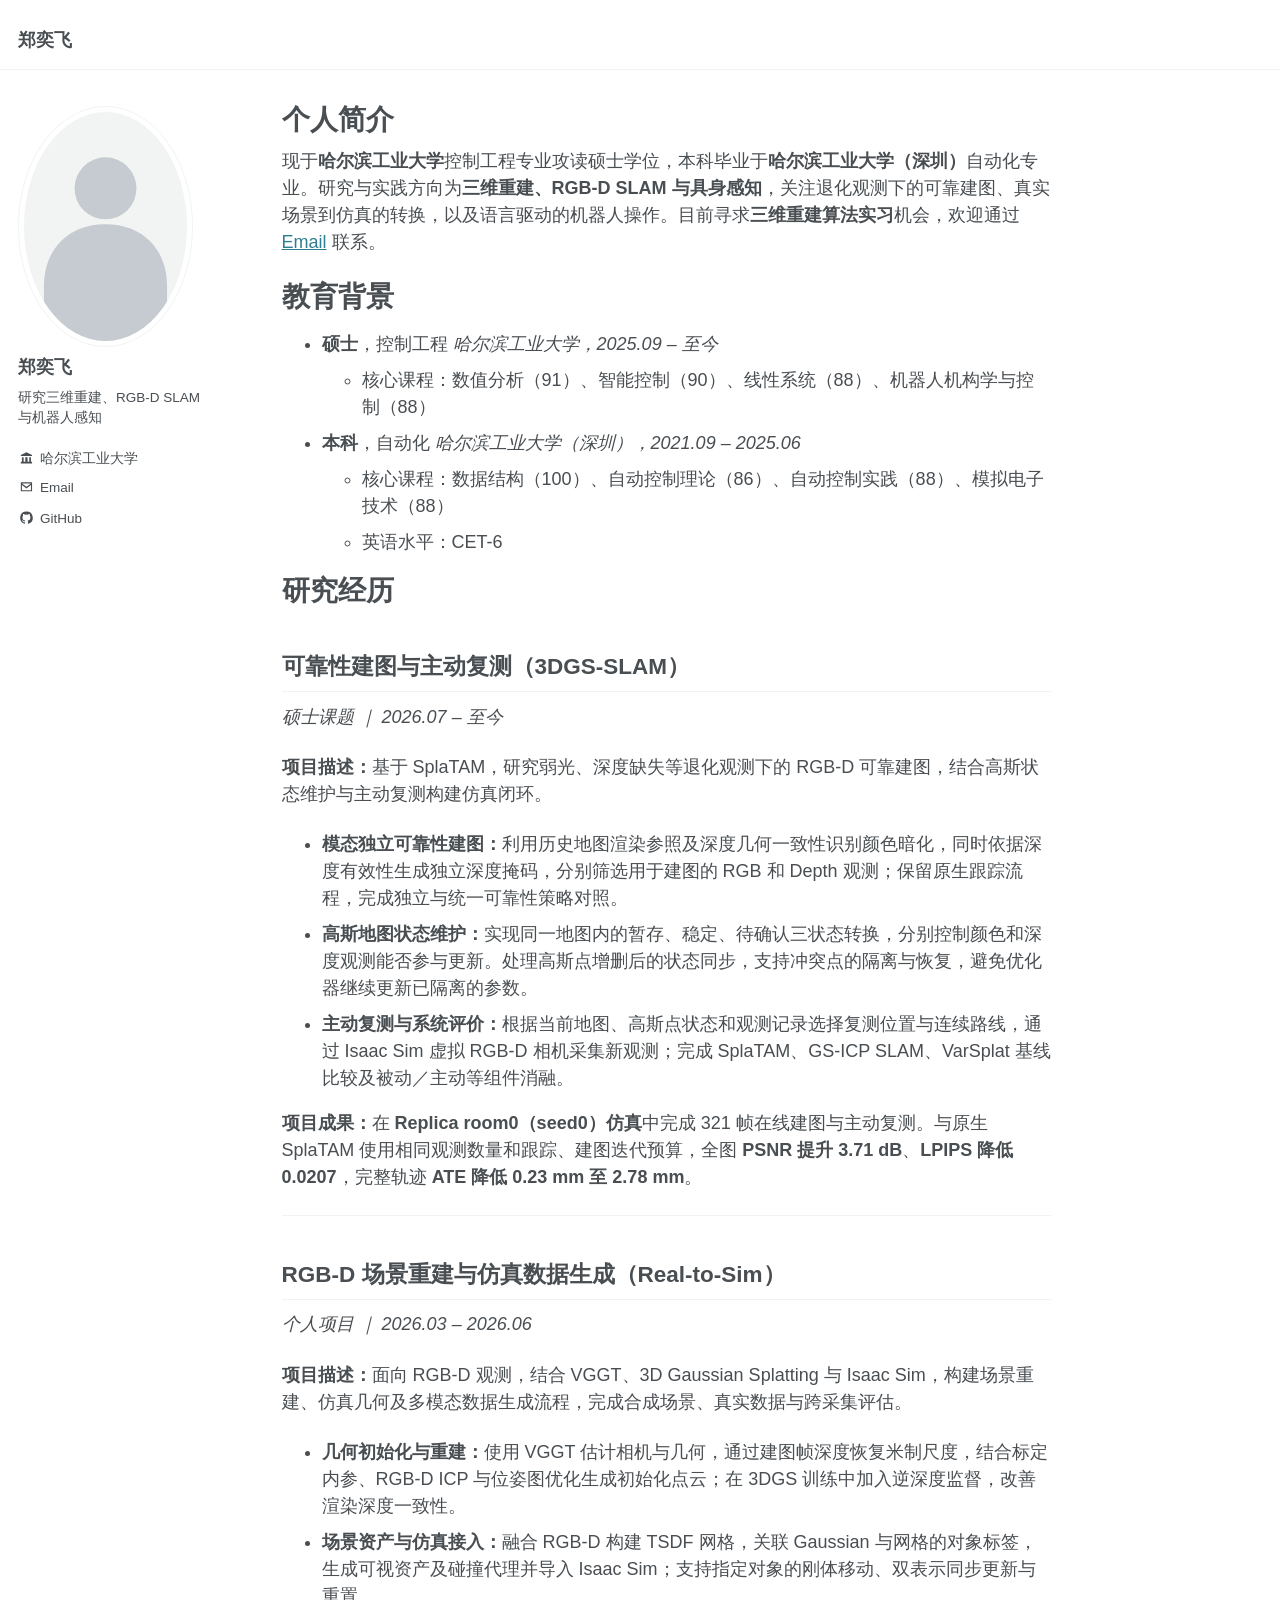
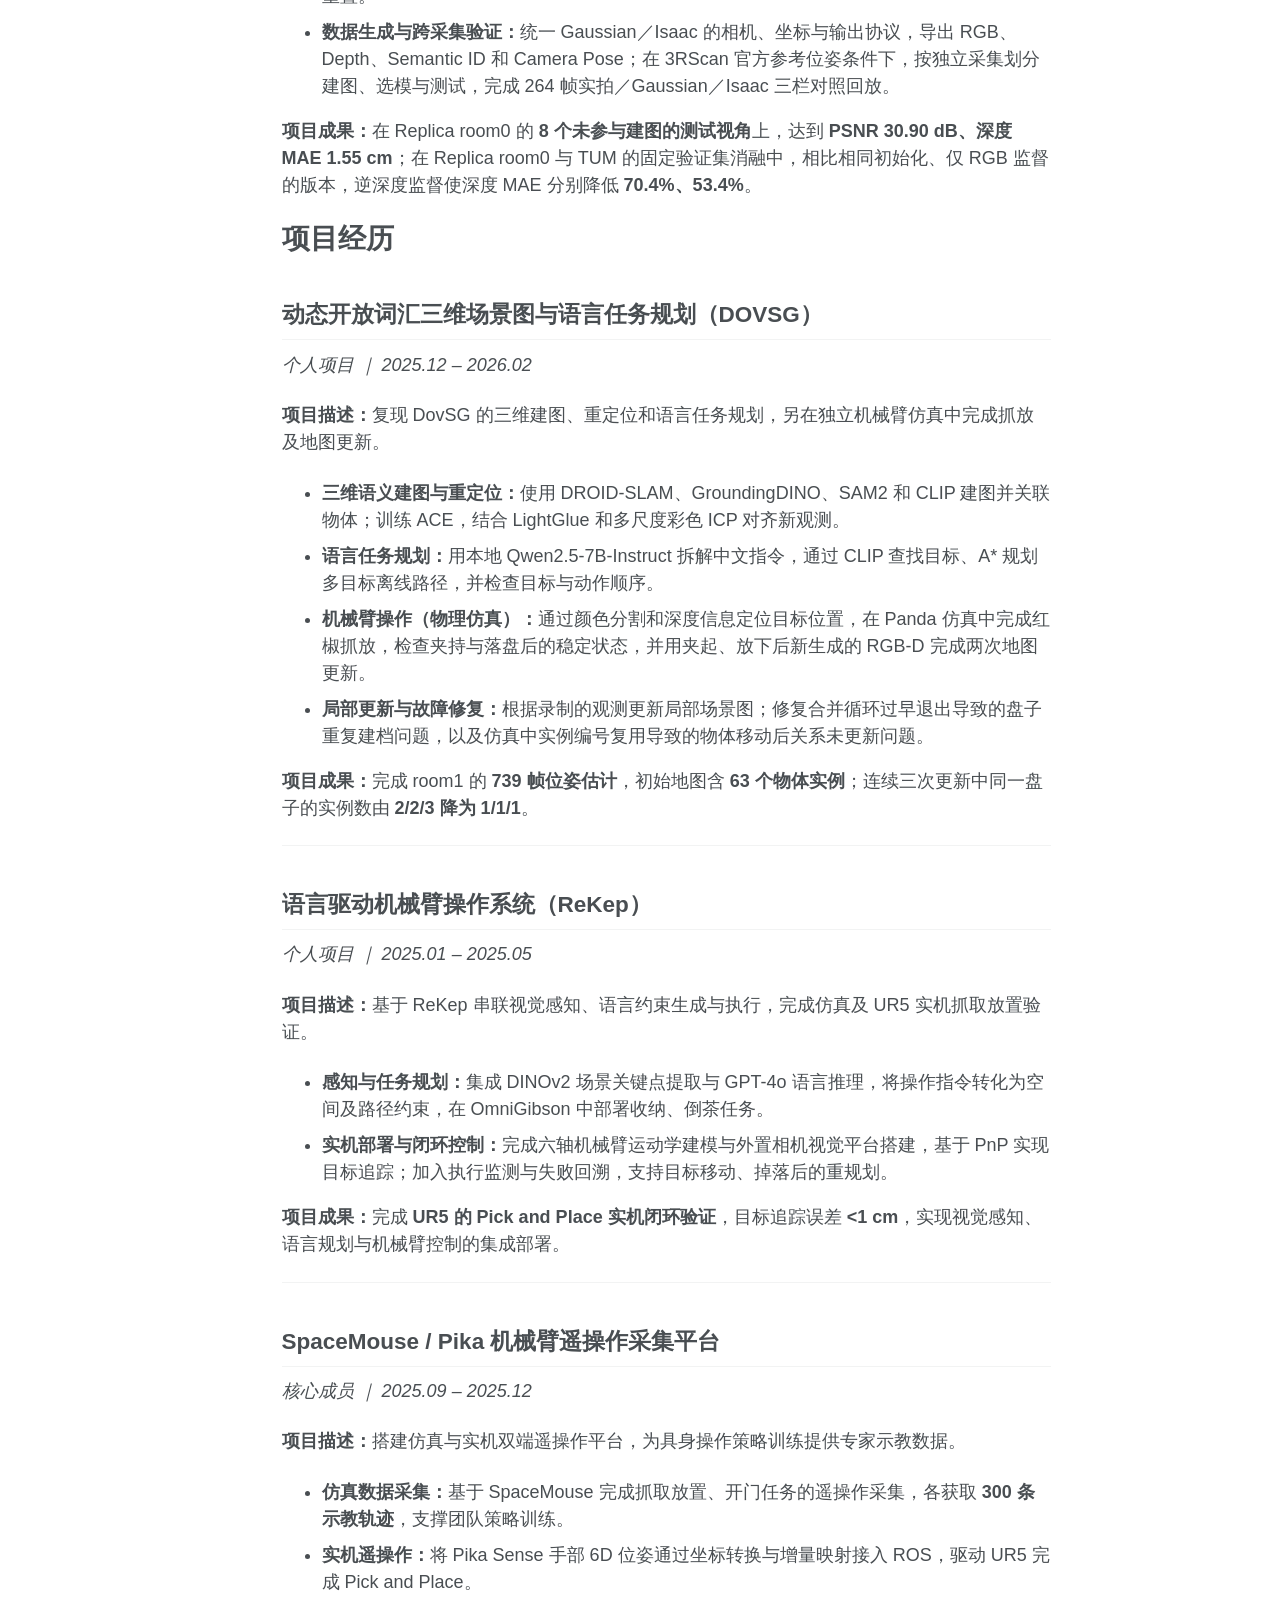
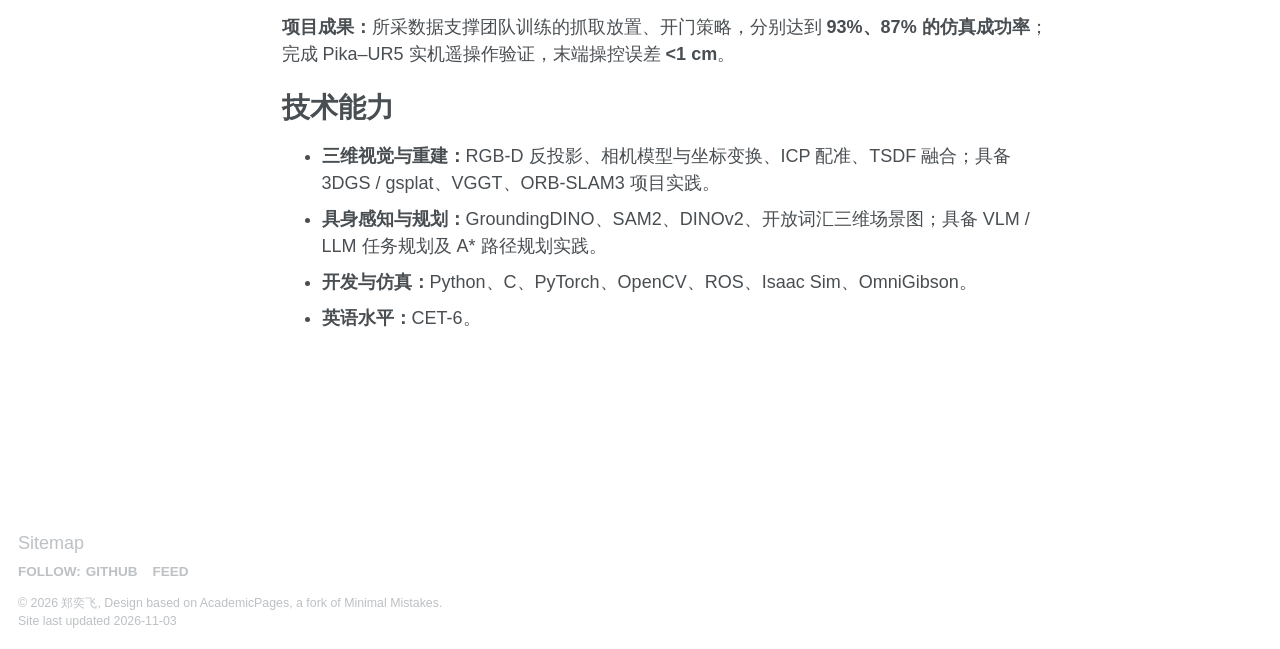
==== index.html @ c13d9e2d "Match reference AcademicPages layout with Yifei Zheng resume content" ====
<!doctype html>
<html lang="zh-CN" class="no-js">
<head>
  <meta charset="utf-8">
  <meta name="viewport" content="width=device-width, initial-scale=1.0">
  <title>个人简介 - 郑奕飞</title>
  <meta name="description" content="郑奕飞，哈尔滨工业大学控制工程硕士研究生，关注三维重建、RGB-D SLAM、Real-to-Sim 与机器人感知。">
  <link rel="canonical" href="https://hitzyf.github.io/">
  <link rel="icon" type="image/svg+xml" href="assets/favicon.svg">
  <link rel="stylesheet" href="assets/main.css">
  <link rel="stylesheet" href="assets/site.css">
  <link rel="alternate" type="application/atom+xml" title="郑奕飞" href="feed.xml">
  <script>document.documentElement.className='js';</script>
</head>
<body>
<a class="skip-link" href="#main">跳转到主要内容</a>
<div class="masthead"><div class="masthead__inner-wrap"><div class="masthead__menu"><nav id="site-nav" class="greedy-nav" aria-label="网站导航"><ul class="visible-links"><li class="masthead__menu-item masthead__menu-item--lg"><a href="./">郑奕飞</a></li></ul></nav></div></div></div>
<div id="main" role="main">
  <div class="sidebar sticky">
    <div itemscope itemtype="https://schema.org/Person">
      <div class="author__avatar"><img src="assets/avatar.svg" class="author__avatar" alt="郑奕飞的头像占位图" width="400" height="561"></div>
      <div class="author__content"><h3 class="author__name" itemprop="name">郑奕飞</h3><p class="author__bio">研究三维重建、RGB-D SLAM 与机器人感知</p></div>
      <div class="author__urls-wrapper">
        <button class="btn btn--inverse" type="button" aria-expanded="false" aria-controls="author-links">Follow</button>
        <ul class="author__urls social-icons" id="author-links">
          <li class="author__desktop"><svg class="profile-icon" viewBox="0 0 24 24" aria-hidden="true"><path d="M12 2 2 7v2h20V7L12 2ZM4 11v8H2v3h20v-3h-2v-8h-3v8h-3v-8h-4v8H7v-8H4Z"/></svg>哈尔滨工业大学</li>
          <li><a href="mailto:1966534038@qq.com"><svg class="profile-icon" viewBox="0 0 24 24" aria-hidden="true"><path d="M2 4h20v16H2V4Zm2 2 8 6 8-6H4Zm16 12V9l-8 6-8-6v9h16Z"/></svg>Email</a></li>
          <li><a href="https://github.com/HITzyf"><svg class="profile-icon" viewBox="0 0 24 24" aria-hidden="true"><path d="M12 .9A11.1 11.1 0 0 0 8.49 22.55c.55.1.76-.24.76-.53v-2.07c-3.09.67-3.74-1.31-3.74-1.31-.5-1.28-1.24-1.62-1.24-1.62-1.01-.69.08-.68.08-.68 1.12.08 1.7 1.15 1.7 1.15.99 1.7 2.6 1.21 3.23.93.1-.72.39-1.21.71-1.49-2.47-.28-5.07-1.24-5.07-5.49 0-1.21.43-2.2 1.14-2.98-.12-.28-.49-1.41.11-2.94 0 0 .93-.3 3.05 1.14a10.6 10.6 0 0 1 5.56 0c2.12-1.44 3.04-1.14 3.04-1.14.6 1.53.23 2.66.11 2.94.71.78 1.14 1.77 1.14 2.98 0 4.26-2.6 5.2-5.08 5.48.4.35.75 1.03.75 2.07v3.07c0 .3.2.64.77.53A11.1 11.1 0 0 0 12 .9Z"/></svg>GitHub</a></li>
        </ul>
      </div>
    </div>
  </div>
  <article class="page" itemscope itemtype="https://schema.org/ProfilePage">
    <div class="page__inner-wrap">
      <header><h1 class="page__title" itemprop="headline" id="about">个人简介</h1></header>
      <section class="page__content" itemprop="text">
        <p>现于<strong>哈尔滨工业大学</strong>控制工程专业攻读硕士学位，本科毕业于<strong>哈尔滨工业大学（深圳）</strong>自动化专业。研究与实践方向为<strong>三维重建、RGB-D SLAM 与具身感知</strong>，关注退化观测下的可靠建图、真实场景到仿真的转换，以及语言驱动的机器人操作。目前寻求<strong>三维重建算法实习</strong>机会，欢迎通过 <a href="mailto:1966534038@qq.com">Email</a> 联系。</p>

        <h1 id="education">教育背景</h1>
        <ul>
          <li><strong>硕士</strong>，控制工程 <em>哈尔滨工业大学，2025.09 – 至今</em>
            <ul><li>核心课程：数值分析（91）、智能控制（90）、线性系统（88）、机器人机构学与控制（88）</li></ul>
          </li>
          <li><strong>本科</strong>，自动化 <em>哈尔滨工业大学（深圳），2021.09 – 2025.06</em>
            <ul><li>核心课程：数据结构（100）、自动控制理论（86）、自动控制实践（88）、模拟电子技术（88）</li><li>英语水平：CET-6</li></ul>
          </li>
        </ul>

        <h1 id="research">研究经历</h1>
        <h2 id="reliable-mapping">可靠性建图与主动复测（3DGS-SLAM）</h2>
        <p><em>硕士课题 ｜ 2026.07 – 至今</em></p>
        <p><strong>项目描述：</strong>基于 SplaTAM，研究弱光、深度缺失等退化观测下的 RGB-D 可靠建图，结合高斯状态维护与主动复测构建仿真闭环。</p>
        <ul>
          <li><strong>模态独立可靠性建图：</strong>利用历史地图渲染参照及深度几何一致性识别颜色暗化，同时依据深度有效性生成独立深度掩码，分别筛选用于建图的 RGB 和 Depth 观测；保留原生跟踪流程，完成独立与统一可靠性策略对照。</li>
          <li><strong>高斯地图状态维护：</strong>实现同一地图内的暂存、稳定、待确认三状态转换，分别控制颜色和深度观测能否参与更新。处理高斯点增删后的状态同步，支持冲突点的隔离与恢复，避免优化器继续更新已隔离的参数。</li>
          <li><strong>主动复测与系统评价：</strong>根据当前地图、高斯点状态和观测记录选择复测位置与连续路线，通过 Isaac Sim 虚拟 RGB-D 相机采集新观测；完成 SplaTAM、GS-ICP SLAM、VarSplat 基线比较及被动／主动等组件消融。</li>
        </ul>
        <p><strong>项目成果：</strong>在 <strong>Replica room0（seed0）仿真</strong>中完成 321 帧在线建图与主动复测。与原生 SplaTAM 使用相同观测数量和跟踪、建图迭代预算，全图 <strong>PSNR 提升 3.71 dB</strong>、<strong>LPIPS 降低 0.0207</strong>，完整轨迹 <strong>ATE 降低 0.23 mm 至 2.78 mm</strong>。</p>
        <hr>
        <h2 id="real-to-sim">RGB-D 场景重建与仿真数据生成（Real-to-Sim）</h2>
        <p><em>个人项目 ｜ 2026.03 – 2026.06</em></p>
        <p><strong>项目描述：</strong>面向 RGB-D 观测，结合 VGGT、3D Gaussian Splatting 与 Isaac Sim，构建场景重建、仿真几何及多模态数据生成流程，完成合成场景、真实数据与跨采集评估。</p>
        <ul>
          <li><strong>几何初始化与重建：</strong>使用 VGGT 估计相机与几何，通过建图帧深度恢复米制尺度，结合标定内参、RGB-D ICP 与位姿图优化生成初始化点云；在 3DGS 训练中加入逆深度监督，改善渲染深度一致性。</li>
          <li><strong>场景资产与仿真接入：</strong>融合 RGB-D 构建 TSDF 网格，关联 Gaussian 与网格的对象标签，生成可视资产及碰撞代理并导入 Isaac Sim；支持指定对象的刚体移动、双表示同步更新与重置。</li>
          <li><strong>数据生成与跨采集验证：</strong>统一 Gaussian／Isaac 的相机、坐标与输出协议，导出 RGB、Depth、Semantic ID 和 Camera Pose；在 3RScan 官方参考位姿条件下，按独立采集划分建图、选模与测试，完成 264 帧实拍／Gaussian／Isaac 三栏对照回放。</li>
        </ul>
        <p><strong>项目成果：</strong>在 Replica room0 的 <strong>8 个未参与建图的测试视角</strong>上，达到 <strong>PSNR 30.90 dB、深度 MAE 1.55 cm</strong>；在 Replica room0 与 TUM 的固定验证集消融中，相比相同初始化、仅 RGB 监督的版本，逆深度监督使深度 MAE 分别降低 <strong>70.4%、53.4%</strong>。</p>

        <h1 id="projects">项目经历</h1>
        <h2 id="dovsg">动态开放词汇三维场景图与语言任务规划（DOVSG）</h2>
        <p><em>个人项目 ｜ 2025.12 – 2026.02</em></p>
        <p><strong>项目描述：</strong>复现 DovSG 的三维建图、重定位和语言任务规划，另在独立机械臂仿真中完成抓放及地图更新。</p>
        <ul>
          <li><strong>三维语义建图与重定位：</strong>使用 DROID-SLAM、GroundingDINO、SAM2 和 CLIP 建图并关联物体；训练 ACE，结合 LightGlue 和多尺度彩色 ICP 对齐新观测。</li>
          <li><strong>语言任务规划：</strong>用本地 Qwen2.5-7B-Instruct 拆解中文指令，通过 CLIP 查找目标、A* 规划多目标离线路径，并检查目标与动作顺序。</li>
          <li><strong>机械臂操作（物理仿真）：</strong>通过颜色分割和深度信息定位目标位置，在 Panda 仿真中完成红椒抓放，检查夹持与落盘后的稳定状态，并用夹起、放下后新生成的 RGB-D 完成两次地图更新。</li>
          <li><strong>局部更新与故障修复：</strong>根据录制的观测更新局部场景图；修复合并循环过早退出导致的盘子重复建档问题，以及仿真中实例编号复用导致的物体移动后关系未更新问题。</li>
        </ul>
        <p><strong>项目成果：</strong>完成 room1 的 <strong>739 帧位姿估计</strong>，初始地图含 <strong>63 个物体实例</strong>；连续三次更新中同一盘子的实例数由 <strong>2/2/3 降为 1/1/1</strong>。</p>
        <hr>
        <h2 id="rekep">语言驱动机械臂操作系统（ReKep）</h2>
        <p><em>个人项目 ｜ 2025.01 – 2025.05</em></p>
        <p><strong>项目描述：</strong>基于 ReKep 串联视觉感知、语言约束生成与执行，完成仿真及 UR5 实机抓取放置验证。</p>
        <ul>
          <li><strong>感知与任务规划：</strong>集成 DINOv2 场景关键点提取与 GPT-4o 语言推理，将操作指令转化为空间及路径约束，在 OmniGibson 中部署收纳、倒茶任务。</li>
          <li><strong>实机部署与闭环控制：</strong>完成六轴机械臂运动学建模与外置相机视觉平台搭建，基于 PnP 实现目标追踪；加入执行监测与失败回溯，支持目标移动、掉落后的重规划。</li>
        </ul>
        <p><strong>项目成果：</strong>完成 <strong>UR5 的 Pick and Place 实机闭环验证</strong>，目标追踪误差 <strong>&lt;1 cm</strong>，实现视觉感知、语言规划与机械臂控制的集成部署。</p>
        <hr>
        <h2 id="teleoperation">SpaceMouse / Pika 机械臂遥操作采集平台</h2>
        <p><em>核心成员 ｜ 2025.09 – 2025.12</em></p>
        <p><strong>项目描述：</strong>搭建仿真与实机双端遥操作平台，为具身操作策略训练提供专家示教数据。</p>
        <ul>
          <li><strong>仿真数据采集：</strong>基于 SpaceMouse 完成抓取放置、开门任务的遥操作采集，各获取 <strong>300 条示教轨迹</strong>，支撑团队策略训练。</li>
          <li><strong>实机遥操作：</strong>将 Pika Sense 手部 6D 位姿通过坐标转换与增量映射接入 ROS，驱动 UR5 完成 Pick and Place。</li>
        </ul>
        <p><strong>项目成果：</strong>所采数据支撑团队训练的抓取放置、开门策略，分别达到 <strong>93%、87% 的仿真成功率</strong>；完成 Pika–UR5 实机遥操作验证，末端操控误差 <strong>&lt;1 cm</strong>。</p>

        <h1 id="skills">技术能力</h1>
        <ul>
          <li><strong>三维视觉与重建：</strong>RGB-D 反投影、相机模型与坐标变换、ICP 配准、TSDF 融合；具备 3DGS / gsplat、VGGT、ORB-SLAM3 项目实践。</li>
          <li><strong>具身感知与规划：</strong>GroundingDINO、SAM2、DINOv2、开放词汇三维场景图；具备 VLM / LLM 任务规划及 A* 路径规划实践。</li>
          <li><strong>开发与仿真：</strong>Python、C、PyTorch、OpenCV、ROS、Isaac Sim、OmniGibson。</li>
          <li><strong>英语水平：</strong>CET-6。</li>
        </ul>
      </section>
    </div>
  </article>
</div>
<div class="page__footer"><footer>
  <a href="sitemap.html">Sitemap</a>
  <div class="page__footer-follow"><ul class="social-icons"><li><strong>Follow:</strong></li><li><a href="https://github.com/HITzyf">GitHub</a></li><li><a href="feed.xml">Feed</a></li></ul></div>
  <div class="page__footer-copyright">© 2026 郑奕飞, Design based on <a href="https://github.com/academicpages/academicpages.github.io">AcademicPages</a>, a fork of <a href="https://mademistakes.com/work/minimal-mistakes-jekyll-theme/" rel="nofollow">Minimal Mistakes</a>.<br>Site last updated 2026-11-03</div>
</footer></div>
<script src="assets/site.js"></script>
</body>
</html>
---- assets/main.css ----
:root{--global-base-color: #7a8288;--global-bg-color: #fff;--global-border-color: #f2f3f3;--global-code-background-color: #fafafa;--global-code-text-color: #313436;--global-fig-caption-color: mix(#fff, #494e52, 25%);--global-link-color: #2f7f93;--global-link-color-hover: mix(#000, #2f7f93, 25%);--global-link-color-visited: mix(#fff, #2f7f93, 25%);--global-masthead-link-color: #494e52;--global-masthead-link-color-hover: mix(#000, #7a8288, 25%);--global-text-color: #494e52;--global-text-color-light: #bdc1c4;--global-thead-color: #f2f3f3}a:focus{outline:thin dotted #f89406;outline:5px auto #f89406;outline-offset:-2px}*,*:before,*:after{-moz-box-sizing:border-box;-webkit-box-sizing:border-box;box-sizing:border-box}html{box-sizing:border-box;background-color:var(--global-bg-color);font-size:16px;-webkit-text-size-adjust:100%;-ms-text-size-adjust:100%}@media (min-width: 48em){html{font-size:18px}}body{margin:0}::-moz-selection{color:#fff;background:#000}::selection{color:#fff;background:#000}article,aside,details,figcaption,figure,footer,header,hgroup,main,nav,section{display:block}audio,canvas,video{display:inline-block;*display:inline;*zoom:1}audio:not([controls]){display:none}a{color:var(--global-link-color)}a:hover,a:active{outline:0}sub,sup{position:relative;font-size:75%;line-height:0;vertical-align:baseline}sup{top:-0.5em}sub{bottom:-0.25em}img{max-width:100%;width:auto\9;height:auto;vertical-align:middle;border:0;-ms-interpolation-mode:bicubic}#map_canvas img,.google-maps img{max-width:none}button,input,select,textarea{margin:0;font-size:100%;vertical-align:middle}button,input{*overflow:visible;line-height:normal}button::-moz-focus-inner,input::-moz-focus-inner{padding:0;border:0}button,html input[type="button"],input[type="reset"],input[type="submit"]{-webkit-appearance:button;cursor:pointer}label,select,button,input[type="button"],input[type="reset"],input[type="submit"],input[type="radio"],input[type="checkbox"]{cursor:pointer}input[type="search"]{box-sizing:content-box;-webkit-appearance:textfield}input[type="search"]::-webkit-search-decoration,input[type="search"]::-webkit-search-cancel-button{-webkit-appearance:none}textarea{overflow:auto;vertical-align:top}html{position:relative;min-height:100%}body{color:var(--global-text-color);background-color:var(--global-bg-color);margin:0;padding:70px 0 0;padding-bottom:9em;font-family:-apple-system,".SFNSText-Regular","San Francisco","Roboto","Segoe UI","Helvetica Neue","Lucida Grande",Arial,sans-serif;line-height:1.5}body.overflow--hidden{overflow:hidden}h1,h2,h3,h4,h5,h6{margin:2em 0 0.5em;line-height:1.2;font-family:-apple-system,".SFNSText-Regular","San Francisco","Roboto","Segoe UI","Helvetica Neue","Lucida Grande",Arial,sans-serif;font-weight:bold}h1{margin-top:0;font-size:1.563em}h2{font-size:1.25em}h3{font-size:1em}h4{font-size:.75em}h5{font-size:.75em}h6{font-size:.75em}small,.small{font-size:.75em}p{margin-bottom:1.3em}u,ins{text-decoration:none;border-bottom:1px solid var(--global-text-color)}u a,ins a{color:inherit}del a{color:inherit}p,pre,blockquote,ul,ol,dl,figure,table,fieldset{orphans:3;widows:3}abbr[title],abbr[data-original-title]{text-decoration:none;cursor:help;border-bottom:1px dotted var(--global-text-color)}blockquote{margin:2em 1em 2em 0;padding-left:1em;padding-right:1em;font-style:italic;border-left:0.25em solid var(--global-border-color)}blockquote cite{font-style:italic}blockquote cite:before{content:"\2014";padding-right:5px}a:hover,a:active{outline:0}tt,code,kbd,samp,pre{font-family:Monaco,Consolas,"Lucida Console",monospace}pre{overflow-x:auto}a>code,figcaption>code,li>code,p>code,pre>code,td>code{padding-top:0.1rem;padding-bottom:0.1rem;font-size:.75em;background:var(--global-code-background-color);border:1px solid var(--global-thead-color);border-radius:4px;box-shadow:0 1px 1px rgba(0,0,0,0.125);color:var(--global-code-text-color)}a>code:before,a>code:after,figcaption>code:before,figcaption>code:after,li>code:before,li>code:after,p>code:before,p>code:after,pre>code:before,pre>code:after,td>code:before,td>code:after{letter-spacing:-0.2em;content:"\00a0"}hr{display:block;margin:1em 0;border:0;border-top:1px solid var(--global-border-color)}ul li,ol li{margin-bottom:0.5em}li ul,li ol{margin-top:0.5em}figure{display:-webkit-box;display:flex;-webkit-box-pack:justify;justify-content:space-between;-webkit-box-align:start;align-items:flex-start;flex-wrap:wrap;margin:2em 0}figure img,figure iframe,figure .fluid-width-video-wrapper{margin-bottom:1em}figure img{width:100%;border-radius:4px;-webkit-transition:all 0.2s ease-in-out;transition:all 0.2s ease-in-out}figure>a{display:block}@media (min-width: 37.5em){figure.half>a,figure.half>img{width:calc(50% - 0.5em)}}figure.half figcaption{width:100%}@media (min-width: 37.5em){figure.third>a,figure.third>img{width:calc(33.3333% - 0.5em)}}figure.third figcaption{width:100%}figcaption{margin-bottom:0.5em;color:var(--global-fig-caption-color);font-family:Georgia,Times,serif;font-size:.75em}figcaption a{color:inherit;text-decoration:none;border-bottom:1px solid var(--global-border-color);-webkit-transition:all 0.2s ease-in-out;transition:all 0.2s ease-in-out}figcaption a:hover{color:#000;border-bottom-color:#000}svg:not(:root){overflow:hidden}nav ul{margin:0;padding:0}nav li{list-style:none}nav a{text-decoration:none}nav ul li,nav ol li{margin-bottom:0}nav li ul,nav li ol{margin-top:0}@-webkit-keyframes intro{0%{opacity:0}100%{opacity:1}}@keyframes intro{0%{opacity:0}100%{opacity:1}}b,i,strong,em,blockquote,p,q,span,figure,img,h1,h2,header,input,a,tr,td,form button,input[type="submit"],.btn,#goog-wm-sb,.highlight,.archive__item-teaser{-webkit-transition:all 0.2s ease-in-out;transition:all 0.2s ease-in-out}@media print{.masthead,.toc,.page__share,.page__related,.ads,.page__footer{display:none}}.hidden{display:none;visibility:hidden}.load{display:none}.transparent{opacity:0}.visually-hidden,.screen-reader-text,.screen-reader-text span,.screen-reader-shortcut{position:absolute !important;clip:rect(1px, 1px, 1px, 1px);height:1px !important;width:1px !important;border:0 !important;overflow:hidden}body:hover .visually-hidden a,body:hover .visually-hidden input,body:hover .visually-hidden button{display:none !important}.screen-reader-text:focus,.screen-reader-shortcut:focus{clip:auto !important;height:auto !important;width:auto !important;display:block;font-size:1em;font-weight:bold;padding:15px 23px 14px;background:#fff;z-index:100000;text-decoration:none;box-shadow:0 0 2px 2px rgba(0,0,0,0.6)}.skip-link{position:fixed;z-index:20;margin:0;font-family:-apple-system,".SFNSText-Regular","San Francisco","Roboto","Segoe UI","Helvetica Neue","Lucida Grande",Arial,sans-serif;white-space:nowrap}.skip-link li{height:0;width:0;list-style:none}.text-left{text-align:left}.text-center{text-align:center}.text-right{text-align:right}.text-justify{text-align:justify}.text-nowrap{white-space:nowrap}.cf{clear:both}.wrapper{max-width:925px;margin-left:auto;margin-right:auto}.wrapper:after{content:" ";display:block;clear:both}.wordwrap{white-space:pre-wrap;white-space:-moz-pre-wrap;white-space:-pre-wrap;white-space:-o-pre-wrap;word-wrap:break-word}.align-left{display:block;margin-left:auto;margin-right:auto}@media (min-width: 37.5em){.align-left{float:left;margin-right:1em}}.align-right{display:block;margin-left:auto;margin-right:auto}@media (min-width: 37.5em){.align-right{float:right;margin-left:1em}}.align-center{display:block;margin-left:auto;margin-right:auto}@media (min-width: 57.8125em){.full{margin-right:-19.4915254237% !important}}.icon{display:inline-block;fill:currentColor;width:1em;height:1.1em;line-height:1;position:relative;top:-0.1em;vertical-align:middle}.icon-pad-right{padding-right:0.5em;margin-right:0.5em}.social-icons .fa{color:#000}.social-icons .fa-bluesky,.social-icons .fa-bluesky-square{color:#1184fe}.social-icons .fa-behance,.social-icons .fa-behance-square{color:#1769FF}.social-icons .fa-dribbble{color:#ea4c89}.social-icons .fa-facebook,.social-icons .fa-facebook-square{color:#3b5998}.social-icons .fa-flickr{color:#ff0084}.social-icons .fa-foursquare{color:#0072b1}.social-icons .fa-github,.social-icons .fa-github-alt,.social-icons .fa-github-square{color:#171516}.social-icons .fa-google-plus,.social-icons .fa-google-plus-square{color:#dd4b39}.social-icons .fa-instagram{color:#517fa4}.social-icons .fa-kaggle,.social-icons .fa-kaggle-square{color:#20c0ff}.social-icons .fa-lastfm,.social-icons .fa-lastfm-square{color:#d51007}.social-icons .fa-linkedin,.social-icons .fa-linkedin-square{color:#007bb6}.social-icons .fa-mastodon,.social-icons .fa-mastodon-square{color:#6364ff}.social-icons .ai-orcid,.social-icons .ai-orcid-square{color:#a6ce39}.social-icons .fa-pinterest,.social-icons .fa-pinterest-p,.social-icons .fa-pinterest-square{color:#cb2027}.social-icons .fa-rss,.social-icons .fa-rss-square{color:#fa9b39}.social-icons .fa-soundcloud{color:#f30}.social-icons .fa-stack-exchange,.social-icons .fa-stack-overflow{color:#fe7a15}.social-icons .fa-tumblr,.social-icons .fa-tumblr-square{color:#32506d}.social-icons .fa-twitter,.social-icons .fa-twitter-square{color:#55acee}.social-icons .fa-vimeo,.social-icons .fa-vimeo-square{color:#1ab7ea}.social-icons .fa-vine{color:#00bf8f}.social-icons .fa-youtube,.social-icons .fa-youtube-square,.social-icons .fa-youtube-play{color:#b00}.social-icons .fa-xing,.social-icons .fa-xing-square{color:#006567}.navicon{position:relative;width:28px;height:4px;background:#fff;margin:auto;-webkit-transition:0.3s;transition:0.3s}.navicon:before,.navicon:after{content:"";position:absolute;left:0;width:28px;height:4px;background:#fff;-webkit-transition:0.3s;transition:0.3s}.navicon:before{top:-8px}.navicon:after{bottom:-8px}.close .navicon{background:transparent}.close .navicon:before,.close .navicon:after{-webkit-transform-origin:50% 50%;-ms-transform-origin:50% 50%;transform-origin:50% 50%;top:0;width:28px}.close .navicon:before{-webkit-transform:rotate3d(0, 0, 1, 45deg);transform:rotate3d(0, 0, 1, 45deg)}.close .navicon:after{-webkit-transform:rotate3d(0, 0, 1, -45deg);transform:rotate3d(0, 0, 1, -45deg)}@media (min-width: 57.8125em){.sticky{clear:both;position:-webkit-sticky;position:sticky;top:2em}.sticky::after{clear:both;content:"";display:table}.sticky>*{display:block}}.well{min-height:20px;padding:19px;margin-bottom:20px;background-color:#f5f5f5;border:1px solid #e3e3e3;border-radius:4px;box-shadow:inset 0 1px 1px rgba(0,0,0,0.05)}.show-modal{overflow:hidden;position:relative}.show-modal:before{position:absolute;content:"";top:0;left:0;width:100%;height:100%;z-index:999;background-color:rgba(255,255,255,0.85)}.show-modal .modal{display:block}.modal{display:none;position:fixed;width:300px;top:50%;left:50%;margin-left:-150px;margin-top:-150px;min-height:0;z-index:9999;background:#fff;border:1px solid var(--global-border-color);border-radius:4px;box-shadow:0 1px 1px rgba(0,0,0,0.125)}.modal__title{margin:0;padding:0.5em 1em}.modal__supporting-text{padding:0 1em 0.5em 1em}.modal__actions{padding:0.5em 1em;border-top:1px solid var(--global-border-color)}.footnote{color:var(--global-text-color-light);text-decoration:none}.footnotes{color:var(--global-text-color-light)}.footnotes ol,.footnotes li,.footnotes p{margin-bottom:0;font-size:.75em}a.reversefootnote{color:var(--global-text-color-light);text-decoration:none}a.reversefootnote:hover{text-decoration:underline}.required{color:#ee5f5b;font-weight:bold}table{margin-bottom:1em;width:100%;font-family:-apple-system,".SFNSText-Regular","San Francisco","Roboto","Segoe UI","Helvetica Neue","Lucida Grande",Arial,sans-serif;font-size:.75em;border-collapse:collapse;border:1px solid var(--global-border-color)}table+table{margin-top:1em}thead{background-color:var(--global-border-color);border-bottom:1px solid var(--global-border-color)}th{padding:0.5em;font-weight:bold;text-align:left;border-right:1px solid var(--global-border-color)}td{padding:0.5em;border-bottom:1px solid var(--global-border-color);border-right:1px solid var(--global-border-color)}tr,td,th{vertical-align:middle}.btn,#goog-wm-sb{display:inline-block;margin-bottom:0.25em;padding:0.5em 1em;color:#fff !important;font-family:-apple-system,".SFNSText-Regular","San Francisco","Roboto","Segoe UI","Helvetica Neue","Lucida Grande",Arial,sans-serif;font-size:.75em;font-weight:bold;text-align:center;text-decoration:none;background-color:var(--global-base-color);border:0 !important;border-radius:4px;cursor:pointer}.btn:hover,#goog-wm-sb:hover{background-color:#333}.btn .icon,#goog-wm-sb .icon{margin-right:0.5em}.btn .icon+.hidden,#goog-wm-sb .icon+.hidden{margin-left:-0.5em}.btn--block{display:block;width:100%}.btn--block+.btn--block{margin-top:0.25em}.btn--inverse{color:var(--global-text-color-light) !important;border:1px solid var(--global-border-color) !important;background-color:var(--global-bg-color)}.btn--inverse:hover{color:#fff !important;border-color:var(--global-text-color-light)}.btn--light-outline{border:1px solid #fff !important;background-color:transparent}.btn--info{background-color:#2f7f93}.btn--info:hover{background-color:#266676}.btn--warning{background-color:#f89406}.btn--warning:hover{background-color:#c67605}.btn--success{background-color:#62c462}.btn--success:hover{background-color:#4e9d4e}.btn--danger{background-color:#ee5f5b}.btn--danger:hover{background-color:#be4c49}.btn--disabled{pointer-events:none;cursor:not-allowed;filter:alpha(opacity=65);box-shadow:none;opacity:0.65}.btn--facebook{background-color:#3b5998}.btn--facebook:hover{background-color:#2f477a}.btn--twitter{background-color:#55acee}.btn--twitter:hover{background-color:#448abe}.btn--google-plus{background-color:#dd4b39}.btn--google-plus:hover{background-color:#b13c2e}.btn--linkedin{background-color:#007bb6}.btn--linkedin:hover{background-color:#006292}.btn--x-large{font-size:1.25em}.btn--large{font-size:1em}.btn--small{font-size:.6875em}.notice{margin:2em 0 !important;padding:1em;font-family:-apple-system,".SFNSText-Regular","San Francisco","Roboto","Segoe UI","Helvetica Neue","Lucida Grande",Arial,sans-serif;font-size:.75em !important;text-indent:initial;background-color:#f2f3f3;border-radius:4px;box-shadow:0 1px 1px rgba(122,130,136,0.25);color:var(--global-code-text-color)}.notice h4{margin-top:0 !important;margin-bottom:0.75em}.page__content .notice h4{margin-bottom:0;font-size:1em}.notice p:last-child{margin-bottom:0 !important}.notice h4+p{margin-top:0;padding-top:0}.notice a{color:#7a8288}.notice a:hover{color:#494e52}.notice code{background-color:#f8f9f9}.notice ul:last-child{margin-bottom:0}.notice--primary{margin:2em 0 !important;padding:1em;font-family:-apple-system,".SFNSText-Regular","San Francisco","Roboto","Segoe UI","Helvetica Neue","Lucida Grande",Arial,sans-serif;font-size:.75em !important;text-indent:initial;background-color:#f2f3f3;border-radius:4px;box-shadow:0 1px 1px rgba(122,130,136,0.25);color:var(--global-code-text-color)}.notice--primary h4{margin-top:0 !important;margin-bottom:0.75em}.page__content .notice--primary h4{margin-bottom:0;font-size:1em}.notice--primary p:last-child{margin-bottom:0 !important}.notice--primary h4+p{margin-top:0;padding-top:0}.notice--primary a{color:#7a8288}.notice--primary a:hover{color:#494e52}.notice--primary code{background-color:#f8f9f9}.notice--primary ul:last-child{margin-bottom:0}.notice--info{margin:2em 0 !important;padding:1em;font-family:-apple-system,".SFNSText-Regular","San Francisco","Roboto","Segoe UI","Helvetica Neue","Lucida Grande",Arial,sans-serif;font-size:.75em !important;text-indent:initial;background-color:#eaf2f4;border-radius:4px;box-shadow:0 1px 1px rgba(47,127,147,0.25);color:var(--global-code-text-color)}.notice--info h4{margin-top:0 !important;margin-bottom:0.75em}.page__content .notice--info h4{margin-bottom:0;font-size:1em}.notice--info p:last-child{margin-bottom:0 !important}.notice--info h4+p{margin-top:0;padding-top:0}.notice--info a{color:#2f7f93}.notice--info a:hover{color:#1c4c58}.notice--info code{background-color:#f5f9fa}.notice--info ul:last-child{margin-bottom:0}.notice--warning{margin:2em 0 !important;padding:1em;font-family:-apple-system,".SFNSText-Regular","San Francisco","Roboto","Segoe UI","Helvetica Neue","Lucida Grande",Arial,sans-serif;font-size:.75em !important;text-indent:initial;background-color:#fef4e6;border-radius:4px;box-shadow:0 1px 1px rgba(248,148,6,0.25);color:var(--global-code-text-color)}.notice--warning h4{margin-top:0 !important;margin-bottom:0.75em}.page__content .notice--warning h4{margin-bottom:0;font-size:1em}.notice--warning p:last-child{margin-bottom:0 !important}.notice--warning h4+p{margin-top:0;padding-top:0}.notice--warning a{color:#f89406}.notice--warning a:hover{color:#955904}.notice--warning code{background-color:#fffaf3}.notice--warning ul:last-child{margin-bottom:0}.notice--success{margin:2em 0 !important;padding:1em;font-family:-apple-system,".SFNSText-Regular","San Francisco","Roboto","Segoe UI","Helvetica Neue","Lucida Grande",Arial,sans-serif;font-size:.75em !important;text-indent:initial;background-color:#eff9ef;border-radius:4px;box-shadow:0 1px 1px rgba(98,196,98,0.25);color:var(--global-code-text-color)}.notice--success h4{margin-top:0 !important;margin-bottom:0.75em}.page__content .notice--success h4{margin-bottom:0;font-size:1em}.notice--success p:last-child{margin-bottom:0 !important}.notice--success h4+p{margin-top:0;padding-top:0}.notice--success a{color:#62c462}.notice--success a:hover{color:#3b763b}.notice--success code{background-color:#f7fcf7}.notice--success ul:last-child{margin-bottom:0}.notice--danger{margin:2em 0 !important;padding:1em;font-family:-apple-system,".SFNSText-Regular","San Francisco","Roboto","Segoe UI","Helvetica Neue","Lucida Grande",Arial,sans-serif;font-size:.75em !important;text-indent:initial;background-color:#fdefef;border-radius:4px;box-shadow:0 1px 1px rgba(238,95,91,0.25);color:var(--global-code-text-color)}.notice--danger h4{margin-top:0 !important;margin-bottom:0.75em}.page__content .notice--danger h4{margin-bottom:0;font-size:1em}.notice--danger p:last-child{margin-bottom:0 !important}.notice--danger h4+p{margin-top:0;padding-top:0}.notice--danger a{color:#ee5f5b}.notice--danger a:hover{color:#8f3937}.notice--danger code{background-color:#fef7f7}.notice--danger ul:last-child{margin-bottom:0}.masthead{position:fixed;background:var(--global-bg-color);border-bottom:1px solid var(--global-border-color);height:70px;top:0;width:100%;-webkit-animation:intro 0.3s both;animation:intro 0.3s both;-webkit-animation-delay:0.15s;animation-delay:0.15s;z-index:20}.masthead__inner-wrap{max-width:925px;margin-left:auto;margin-right:auto;clear:both;padding:1em 1em 1em;font-family:-apple-system,".SFNSText-Regular","San Francisco","Roboto","Segoe UI","Helvetica Neue","Lucida Grande",Arial,sans-serif}.masthead__inner-wrap:after{content:" ";display:block;clear:both}.masthead__inner-wrap::after{clear:both;content:"";display:table}@media (min-width: 80em){.masthead__inner-wrap{max-width:1280px}}.masthead__inner-wrap nav{z-index:10}.masthead__inner-wrap a{text-decoration:none}.masthead__menu ul{margin:0;padding:0;clear:both;list-style-type:none}.masthead__menu-item{background-color:var(--global-bg-color);display:block;list-style-type:none;white-space:nowrap}.masthead__menu-item--lg{padding-right:2em;font-weight:700}.breadcrumbs{max-width:925px;margin-left:auto;margin-right:auto;clear:both;margin-top:0;margin-bottom:0;padding-left:2em;padding-right:2em;font-family:-apple-system,".SFNSText-Regular","San Francisco","Roboto","Segoe UI","Helvetica Neue","Lucida Grande",Arial,sans-serif;-webkit-animation:intro 0.3s both;animation:intro 0.3s both;-webkit-animation-delay:0.30s;animation-delay:0.30s}.breadcrumbs:after{content:" ";display:block;clear:both}.breadcrumbs::after{clear:both;content:"";display:table}@media (min-width: 57.8125em){.breadcrumbs{padding-left:1em;padding-right:1em}}@media (min-width: 80em){.breadcrumbs{max-width:1280px}}.breadcrumbs ol{padding:0;list-style:none;font-size:.75em}@media (min-width: 57.8125em){.breadcrumbs ol{width:83.0508474576%;float:right;margin-right:0}}@media (min-width: 80em){.breadcrumbs ol{padding-left:4.2372881356%}}.breadcrumbs li{display:inline}.breadcrumbs .current{font-weight:bold}.pagination{clear:both;width:100%;float:left;margin-left:0;margin-right:0;clear:both;margin-top:1em;padding-top:1em}.pagination::after{clear:both;content:"";display:table}.pagination ul{margin:0;padding:0;list-style-type:none;font-family:-apple-system,".SFNSText-Regular","San Francisco","Roboto","Segoe UI","Helvetica Neue","Lucida Grande",Arial,sans-serif}.pagination li{display:block;float:left;margin-left:-1px}.pagination li a{margin-bottom:0.25em;padding:0.5em 1em;font-family:-apple-system,".SFNSText-Regular","San Francisco","Roboto","Segoe UI","Helvetica Neue","Lucida Grande",Arial,sans-serif;font-size:14px;font-weight:bold;line-height:1.5;text-align:center;text-decoration:none;color:var(--global-text-color-light);border:1px solid var(var(--global-border-color));border-radius:0}.pagination li a:hover{color:var(--global-link-color-hover)}.pagination li a.current{color:#fff;background:var(--global-base-color)}.pagination li a.disabled{color:var(--global-text-color-light);pointer-events:none;cursor:not-allowed}.pagination li:first-child{margin-left:0}.pagination li:first-child a{border-top-left-radius:4px;border-bottom-left-radius:4px}.pagination li:last-child a{border-top-right-radius:4px;border-bottom-right-radius:4px}.pagination--pager{display:block;padding:1em 2em;float:left;width:50%;font-family:-apple-system,".SFNSText-Regular","San Francisco","Roboto","Segoe UI","Helvetica Neue","Lucida Grande",Arial,sans-serif;font-size:1em;font-weight:bold;text-align:center;text-decoration:none;color:var(--global-text-color-light);border:1px solid var(var(--global-border-color));border-radius:4px}.pagination--pager:hover{color:var(--global-link-color-hover)}.pagination--pager:first-child{border-top-right-radius:0;border-bottom-right-radius:0}.pagination--pager:last-child{margin-left:-1px;border-top-left-radius:0;border-bottom-left-radius:0}.pagination--pager.disabled{color:var(--global-text-color-light);pointer-events:none;cursor:not-allowed}.page__content+.pagination,.page__meta+.pagination,.comment__date+.pagination,.page__share+.pagination,.page__comments+.pagination{margin-top:2em;padding-top:2em;border-top:1px solid var(--global-border-color)}.greedy-nav{position:relative;min-width:250px;background:var(--global-bg-color)}.greedy-nav a{display:block;margin:0 1rem;padding:0.5rem 0;color:var(--global-masthead-link-color);text-decoration:none}.greedy-nav a:hover{color:var(--global-masthead-link-color-hover)}.greedy-nav button{position:absolute;height:2.5rem;right:0;padding:0 0.5rem;border:0;outline:none;background-color:var(--global-base-color);color:#fff;cursor:pointer;z-index:100}.greedy-nav .visible-links{display:table}.greedy-nav .visible-links li{display:table-cell;vertical-align:middle}.greedy-nav .visible-links li:first-child{font-weight:bold;text-wrap:wrap}.greedy-nav .visible-links li:first-child a{margin-left:0}.greedy-nav .visible-links li:last-child a{margin-right:0}.greedy-nav .visible-links a{position:relative}.greedy-nav .visible-links a:before{content:"";position:absolute;left:0;bottom:0;height:4px;background:var(--global-border-color);width:100%;-webkit-transition:all 0.2s ease-in-out;transition:all 0.2s ease-in-out;-webkit-transform:scaleX(0);-ms-transform:scaleX(0);transform:scaleX(0)}.greedy-nav .visible-links a:hover:before{-webkit-transform:scaleX(1);-ms-transform:scaleX(1);transform:scaleX(1)}.greedy-nav .hidden-links{position:absolute;top:100%;right:0;margin-top:15px;padding:5px;border:1px solid var(--global-border-color);border-radius:4px;background:#fff;box-shadow:0 0 10px rgba(0,0,0,0.25)}.greedy-nav .hidden-links a{margin:0;padding:10px 20px;font-size:1em}.greedy-nav .hidden-links a:hover{color:var(--global-masthead-link-color-hover);background:var(--global-border-color)}.greedy-nav .hidden-links:before{content:"";position:absolute;top:-11px;right:10px;width:0;border-style:solid;border-width:0 10px 10px;border-color:var(--global-border-color) transparent;display:block;z-index:0}.greedy-nav .hidden-links:after{content:"";position:absolute;top:-10px;right:10px;width:0;border-style:solid;border-width:0 10px 10px;border-color:#fff transparent;display:block;z-index:1}.greedy-nav .hidden-links li{display:block;border-bottom:1px solid var(--global-border-color)}.greedy-nav .hidden-links li:last-child{border-bottom:none}.nav__list{font-size:1.25rem}.nav__list ul{margin-bottom:1em}.nav__list a{display:block;padding:0.125em 0;color:inherit}.nav__list a:hover{text-decoration:underline}.nav__list .active{margin-left:-0.5em;padding-left:0.5em;padding-right:0.5em;color:#fff;font-weight:bold;background:var(--global-base-color);border-radius:4px}.nav__list .active:hover{color:#fff}.nav__title{margin:0;padding:0.5rem 1rem;font-family:-apple-system,".SFNSText-Regular","San Francisco","Roboto","Segoe UI","Helvetica Neue","Lucida Grande",Arial,sans-serif;font-size:1em;font-weight:bold}.nav__sub-title{display:block;margin:0.5rem 0;padding:0.5rem 0;font-family:-apple-system,".SFNSText-Regular","San Francisco","Roboto","Segoe UI","Helvetica Neue","Lucida Grande",Arial,sans-serif;font-size:.75em;font-weight:bold;text-transform:uppercase;border-bottom:1px solid var(--global-border-color)}.toc{font-family:-apple-system,".SFNSText-Regular","San Francisco","Roboto","Segoe UI","Helvetica Neue","Lucida Grande",Arial,sans-serif;color:var(--global-text-color-light);text-transform:uppercase;letter-spacing:1px;background-color:#fff;border:1px solid var(--global-border-color);border-radius:4px;box-shadow:0 1px 1px rgba(0,0,0,0.125)}.toc .nav__title{color:#fff;font-size:.75em;background:var(--global-base-color);border-top-left-radius:4px;border-top-right-radius:4px}.toc__menu{margin:0;padding:0;width:100%;list-style:none;font-size:0.8rem}.toc__menu a{display:block;padding:0.5rem 1rem;color:var(--global-text-color-light);font-size:.6875em;font-weight:bold;line-height:1.5;border-bottom:1px solid var(--global-border-color);text-decoration-line:none !important}.toc__menu a:hover{color:#000;background:var(--global-link-color-hover)}.toc__menu>li:last-child a{border-bottom:none}.toc__menu li ul>li a{padding-left:2rem;font-weight:normal}.toc__menu li>ul li{display:none}@media (min-width: 48em){.toc__menu li>ul li{display:block}}.page__footer{clear:both;background-color:var(--global-bg-color);color:var(--global-text-color-light);float:left;margin-left:0;margin-right:0;width:100%;clear:both;position:absolute;bottom:0em;height:auto;margin-top:3em;-webkit-animation:intro 0.3s both;animation:intro 0.3s both;-webkit-animation-delay:0.45s;animation-delay:0.45s;border-top:1px solid var(var(--global-border-color))}.page__footer::after{clear:both;content:"";display:table}.page__footer footer{clear:both;margin-left:auto;margin-right:auto;margin-top:1em;max-width:100%;padding:0 1em 1em}.page__footer footer::after{clear:both;content:"";display:table}@media (min-width: 80em){.page__footer footer{max-width:1280px}}.page__footer a{color:inherit;text-decoration:none}.page__footer a:hover{text-decoration:underline}.page__footer .fas,.page__footer .fab,.page__footer .far,.page__footer .fal{color:var(--global-text-color-light)}.page__footer-copyright{font-family:-apple-system,".SFNSText-Regular","San Francisco","Roboto","Segoe UI","Helvetica Neue","Lucida Grande",Arial,sans-serif;font-size:.6875em}.page__footer-follow ul{margin:0;padding:0;list-style-type:none}.page__footer-follow li{display:inline-block;padding-top:5px;padding-bottom:5px;font-family:-apple-system,".SFNSText-Regular","San Francisco","Roboto","Segoe UI","Helvetica Neue","Lucida Grande",Arial,sans-serif;font-size:.75em;text-transform:uppercase}.page__footer-follow li+li:before{content:"";padding-right:5px}.page__footer-follow a{padding-right:10px;font-weight:bold}.page__footer-follow .social-icons a{white-space:nowrap}div.highlighter-rouge,figure.highlight{position:relative;margin-bottom:1em;padding:1em;border:1px solid var(--global-border-color);border-radius:4px;background-color:var(--global-code-background-color);box-shadow:0 1px 1px rgba(0,0,0,0.125);font-size:1.25em}div.highlighter-rouge:before,figure.highlight:before{position:absolute;top:0;right:0;padding:0.5em;background-color:#f2f3f3;content:"\f121";font-family:"Font Awesome 6 Free" !important;font-size:.75em;line-height:1;text-transform:none;speak:none}div.highlighter-rouge .highlight,figure.highlight .highlight{margin:0;font-family:Monaco,Consolas,"Lucida Console",monospace;font-size:.75em;line-height:1.8}.highlight table td{padding:5px}.highlight table pre{margin:0}.highlight .c{color:#93a1a1}.highlight .err{color:#586e75}.highlight .g{color:#586e75}.highlight .k{color:#859900}.highlight .l{color:#586e75}.highlight .n{color:#586e75}.highlight .o{color:#859900}.highlight .x{color:#cb4b16}.highlight .p{color:#586e75}.highlight .cm{color:#93a1a1}.highlight .cp{color:#859900}.highlight .c1{color:#93a1a1}.highlight .cs{color:#859900}.highlight .gd{color:#2aa198}.highlight .ge{color:#586e75;font-style:italic}.highlight .gr{color:#dc322f}.highlight .gh{color:#cb4b16}.highlight .gi{color:#859900}.highlight .go{color:#586e75}.highlight .gp{color:#586e75}.highlight .gs{color:#586e75;font-weight:bold}.highlight .gu{color:#cb4b16}.highlight .gt{color:#586e75}.highlight .kc{color:#cb4b16}.highlight .kd{color:#22b3eb}.highlight .kn{color:#859900}.highlight .kp{color:#859900}.highlight .kr{color:#22b3eb}.highlight .kt{color:#dc322f}.highlight .ld{color:#586e75}.highlight .m{color:#2aa198}.highlight .s{color:#2aa198}.highlight .na{color:#586e75}.highlight .nb{color:#B58900}.highlight .nc{color:#22b3eb}.highlight .no{color:#cb4b16}.highlight .nd{color:#22b3eb}.highlight .ni{color:#cb4b16}.highlight .ne{color:#cb4b16}.highlight .nf{color:#22b3eb}.highlight .nl{color:#586e75}.highlight .nn{color:#586e75}.highlight .nx{color:#586e75}.highlight .py{color:#586e75}.highlight .nt{color:#22b3eb}.highlight .nv{color:#22b3eb}.highlight .ow{color:#859900}.highlight .w{color:#586e75}.highlight .mf{color:#2aa198}.highlight .mh{color:#2aa198}.highlight .mi{color:#2aa198}.highlight .mo{color:#2aa198}.highlight .sb{color:#93a1a1}.highlight .sc{color:#2aa198}.highlight .sd{color:#586e75}.highlight .s2{color:#2aa198}.highlight .se{color:#cb4b16}.highlight .sh{color:#586e75}.highlight .si{color:#2aa198}.highlight .sx{color:#2aa198}.highlight .sr{color:#dc322f}.highlight .s1{color:#2aa198}.highlight .ss{color:#2aa198}.highlight .bp{color:#22b3eb}.highlight .vc{color:#22b3eb}.highlight .vg{color:#22b3eb}.highlight .vi{color:#22b3eb}.highlight .il{color:#2aa198}form{margin:0 0 5px 0}form fieldset{margin-bottom:5px;padding:0;border-width:0}form legend{display:block;width:100%;margin-bottom:10px;*margin-left:-7px;padding:0;color:var(--global-text-color);border:0;border-bottom:1px solid #ccc;white-space:normal}form p{margin-bottom:5px / 2}form ul{list-style-type:none;margin:0 0 5px 0;padding:0}form br{display:none}label,input,button,select,textarea{vertical-align:baseline;*vertical-align:middle}input,button,select,textarea{box-sizing:border-box;font-family:-apple-system,".SFNSText-Regular","San Francisco","Roboto","Segoe UI","Helvetica Neue","Lucida Grande",Arial,sans-serif}label{display:block;margin-bottom:0.25em;color:var(--global-text-color);cursor:pointer}label small{font-size:.75em}label input,label textarea,label select{display:block}input,textarea,select{display:inline-block;width:100%;padding:0.25em;margin-bottom:0.5em;color:var(--global-text-color);background-color:#fff;border:1px solid #ccc;border-radius:4px;box-shadow:0 1px 1px rgba(0,0,0,0.125)}input:hover,textarea:hover,select:hover{border-color:var(--global-base-color)}.input-mini{width:60px}.input-small{width:90px}input[type="image"],input[type="checkbox"],input[type="radio"]{width:auto;height:auto;padding:0;margin:3px 0;*margin-top:0;line-height:normal;cursor:pointer;border-radius:0;border:0 \9}input[type="checkbox"],input[type="radio"]{box-sizing:border-box;padding:0;*width:13px;*height:13px}input[type="image"]{border:0;box-shadow:none}input[type="file"]{width:auto;padding:initial;line-height:initial;border:initial;background-color:transparent;background-color:initial;box-shadow:none}input[type="button"],input[type="reset"],input[type="submit"]{width:auto;height:auto;cursor:pointer;*overflow:visible}select,input[type="file"]{*margin-top:4px}select{width:auto;background-color:#fff}select[multiple],select[size]{height:auto}textarea{resize:vertical;height:auto;overflow:auto;vertical-align:top}input[type="hidden"]{display:none}.form{position:relative}.radio,.checkbox{padding-left:18px;font-weight:normal}.radio input[type="radio"],.checkbox input[type="checkbox"]{float:left;margin-left:-18px}.radio.inline,.checkbox.inline{display:inline-block;padding-top:5px;margin-bottom:0;vertical-align:middle}.radio.inline+.radio.inline,.checkbox.inline+.checkbox.inline{margin-left:10px}input[disabled],select[disabled],textarea[disabled],input[readonly],select[readonly],textarea[readonly]{opacity:0.5;cursor:not-allowed}input:focus,textarea:focus{border-color:var(--global-border-color);outline:0;outline:thin dotted \9}input[type="file"]:focus,input[type="radio"]:focus,input[type="checkbox"]:focus,select:focus{box-shadow:none}.help-block,.help-inline{color:#2f7f93}.help-block{display:block;margin-bottom:1em;line-height:1em}.help-inline{display:inline-block;vertical-align:middle;padding-left:5px}.form-inline input,.form-inline textarea,.form-inline select{display:inline-block;margin-bottom:0}.form-inline label{display:inline-block}.form-inline .radio,.form-inline .checkbox,.form-inline .radio{padding-left:0;margin-bottom:0;vertical-align:middle}.form-inline .radio input[type="radio"],.form-inline .checkbox input[type="checkbox"]{float:left;margin-left:0;margin-right:3px}.form-search input,.form-search textarea,.form-search select{display:inline-block;margin-bottom:0}.form-search .search-query{padding-left:14px;padding-right:14px;margin-bottom:0;border-radius:14px}.form-search label{display:inline-block}.form-search .radio,.form-search .checkbox,.form-inline .radio{padding-left:0;margin-bottom:0;vertical-align:middle}.form-search .radio input[type="radio"],.form-search .checkbox input[type="checkbox"]{float:left;margin-left:0;margin-right:3px}.form--loading:before{content:''}.form--loading .form__spinner{display:block}.form:before{position:absolute;top:0;left:0;width:100%;height:100%;background-color:rgba(255,255,255,0.7);z-index:10}.form__spinner{display:none;position:absolute;top:50%;left:50%;z-index:11}#goog-fixurl ul{list-style:none;margin-left:0;padding-left:0}#goog-fixurl ul li{list-style-type:none}#goog-wm-qt{width:auto;margin-right:10px;margin-bottom:20px;padding:8px 20px;display:inline-block;font-size:.75em;background-color:#fff;color:#000;border-width:2px !important;border-style:solid !important;border-color:gray;border-radius:4px}#main{max-width:925px;margin-left:auto;margin-right:auto;clear:both;margin-top:2em;padding-left:1em;padding-right:1em;animation:intro 0.3s both;animation-delay:0.35s}#main:after{content:" ";display:block;clear:both}#main::after{clear:both;content:"";display:table}@media (min-width: 80em){#main{max-width:1280px}}@media (min-width: 57.8125em){.page{width:83.0508474576%;float:right;margin-right:0;padding-left:4.2372881356%;padding-right:16.9491525424%}}.page .page__inner-wrap{clear:both;width:100%;float:left;margin-left:0;margin-right:0}.page .page__inner-wrap .page__content,.page .page__inner-wrap .page__meta,.page .page__inner-wrap .comment__date,.page .page__inner-wrap .page__share{clear:both;width:100%;float:left;margin-left:0;margin-right:0}.page__title{margin-top:0;line-height:1}.page__title+.page__meta,.page__title+.comment__date{margin-top:-0.5em}.page__lead{font-family:-apple-system,".SFNSText-Regular","San Francisco","Roboto","Segoe UI","Helvetica Neue","Lucida Grande",Arial,sans-serif;font-size:1.25em}.page__content h2{padding-bottom:0.5em;border-bottom:1px solid var(--global-border-color)}.page__content p,.page__content li,.page__content dl{font-size:1em}.page__content p{margin:0 0 1.3em}.page__content a{text-decoration:underline}.page__content a:hover{text-decoration:underline}.page__content a:hover img{box-shadow:0 0 10px rgba(0,0,0,0.25)}.page__content dt{margin-top:1em;font-family:-apple-system,".SFNSText-Regular","San Francisco","Roboto","Segoe UI","Helvetica Neue","Lucida Grande",Arial,sans-serif;font-weight:bold}.page__content dd{margin-left:1em;font-family:-apple-system,".SFNSText-Regular","San Francisco","Roboto","Segoe UI","Helvetica Neue","Lucida Grande",Arial,sans-serif;font-size:.75em}.page__content .small{font-size:.75em}.page__content blockquote+.small{margin-top:-1.5em;padding-left:1.25rem}.page__hero{position:relative;margin-bottom:2em;clear:both;animation:intro 0.3s both;animation-delay:0.25s}.page__hero::after{clear:both;content:"";display:table}.page__hero--overlay{position:relative;margin-bottom:2em;padding:3em 0;clear:both;background-size:cover;background-repeat:no-repeat;background-position:center;animation:intro 0.3s both;animation-delay:0.25s}.page__hero--overlay::after{clear:both;content:"";display:table}.page__hero--overlay a{color:#fff}.page__hero--overlay .wrapper{padding-left:1em;padding-right:1em}@media (min-width: 80em){.page__hero--overlay .wrapper{max-width:1280px}}.page__hero--overlay .page__title,.page__hero--overlay .page__meta,.page__hero--overlay .comment__date,.page__hero--overlay .page__lead,.page__hero--overlay .btn,.page__hero--overlay #goog-wm-sb{color:#fff;text-shadow:1px 1px 4px rgba(0,0,0,0.5)}.page__hero--overlay .page__lead{max-width:768px}.page__hero--overlay .page__title{font-size:1.953em}@media (min-width: 37.5em){.page__hero--overlay .page__title{font-size:2.441em}}.page__hero-image{width:100%;height:auto;-ms-interpolation-mode:bicubic}.page__hero-caption{position:absolute;bottom:0;right:0;margin:0 auto;padding:2px 5px;color:#fff;font-family:Georgia,Times,serif;font-size:.6875em;background:#000;text-align:right;z-index:5;opacity:0.5;border-radius:4px 0 4px 0}@media (min-width: 57.8125em){.page__hero-caption{padding:5px 10px}}.page__hero-caption a{color:#fff;text-decoration:none}.page__share{margin-top:2em;padding-top:1em;border-top:1px solid var(--global-border-color)}@media (max-width: 37.5em){.page__share .btn span,.page__share #goog-wm-sb span{border:0;clip:rect(0 0 0 0);height:1px;margin:-1px;overflow:hidden;padding:0;position:absolute;width:1px}}.page__share-title{margin-bottom:10px;font-size:.75em;text-transform:uppercase}.page__meta,.comment__date{margin-top:2em;color:var(--global-text-color-light);font-family:-apple-system,".SFNSText-Regular","San Francisco","Roboto","Segoe UI","Helvetica Neue","Lucida Grande",Arial,sans-serif;font-size:.75em}.page__meta p,.comment__date p{margin:0}.page__meta a,.comment__date a{color:inherit}.page__meta-title{margin-bottom:10px;font-size:.75em;text-transform:uppercase}.page__taxonomy .sep{display:none}.page__taxonomy strong{margin-right:10px}.page__taxonomy-item{display:inline-block;margin-right:5px;margin-bottom:8px;padding:5px 10px;text-decoration:none;border:1px solid var(--global-border-color);border-radius:4px}.page__taxonomy-item:hover{text-decoration:none;color:var(--global-link-color-hover)}.page__comments{clear:both;width:100%;float:left;margin-left:0;margin-right:0}.page__comments-title{margin-top:2rem;margin-bottom:10px;padding-top:2rem;font-size:.75em;border-top:1px solid var(--global-border-color);text-transform:uppercase}.page__comments-form{padding:1em;background:var(--global-border-color);transition:all 0.2s ease-in-out}.page__comments-form.disabled input,.page__comments-form.disabled button,.page__comments-form.disabled textarea,.page__comments-form.disabled label{pointer-events:none;cursor:not-allowed;filter:alpha(opacity=65);box-shadow:none;opacity:0.65}.comment{clear:both;margin:1em 0}.comment::after{clear:both;content:"";display:table}.comment:not(:last-child){border-bottom:1px solid var(--global-border-color)}.comment__avatar-wrapper{float:left;width:60px;height:60px}@media (min-width: 57.8125em){.comment__avatar-wrapper{width:100px;height:100px}}.comment__avatar{width:40px;height:40px;border-radius:50%}@media (min-width: 57.8125em){.comment__avatar{width:80px;height:80px;padding:5px;border:1px solid var(--global-border-color)}}.comment__content-wrapper{float:right;width:calc(100% - 60px)}@media (min-width: 57.8125em){.comment__content-wrapper{width:calc(100% - 100px)}}.comment__author{margin:0}.comment__author a{text-decoration:none}.comment__date{margin:0}.comment__date a{text-decoration:none}.page__related{margin-top:2em;padding-top:1em;border-top:1px solid var(--global-border-color);clear:both;float:left}.page__related::after{clear:both;content:"";display:table}@media (min-width: 57.8125em){.page__related{margin-left:21.186440678%}}.page__related a{color:inherit;text-decoration:none}.page__related-title{margin-bottom:10px;font-size:.75em;text-transform:uppercase}.archive{margin-bottom:2em}@media (min-width: 48em){.archive{width:100%;float:left;margin-left:0;margin-right:0}}@media (min-width: 57.8125em){.archive{width:83.0508474576%;float:right;margin-right:0;padding-left:4.2372881356%}}.archive a{text-decoration:underline}.archive a:hover{text-decoration:underline}.archive a:hover img{box-shadow:0 0 10px rgba(0,0,0,0.25)}.archive__subtitle{margin:1.414em 0 0;padding-bottom:0.5em;font-size:1em;color:var(--global-text-color-light);border-bottom:1px solid var(--global-border-color)}.archive__subtitle+.list__item .archive__item-title{margin-top:0.5em}.archive__item-title{margin-bottom:0.25em;font-family:-apple-system,".SFNSText-Regular","San Francisco","Roboto","Segoe UI","Helvetica Neue","Lucida Grande",Arial,sans-serif}.archive__item-title a+a{opacity:0.5}.page__content .archive__item-title{margin-top:1em;border-bottom:none}.archive__item-excerpt{margin-top:0;font-size:.75em}.archive__item-excerpt+p{text-indent:0}.archive__item-teaser{border-radius:4px;overflow:hidden}.archive__item-teaser img{width:100%}.archive__item:hover .archive__item-teaser{box-shadow:0 0 10px rgba(0,0,0,0.25)}.archive__item:hover .archive__item-title{text-decoration:underline}@media (min-width: 48em){.list__item{padding-right:20px}}@media (min-width: 57.8125em){.list__item{padding-right:30px}}@media (min-width: 80em){.list__item{padding-right:40px}}.list__item .page__meta,.list__item .comment__date{margin:0 0 4px}.grid__item{margin-bottom:2em}.grid__item .page__meta,.grid__item .comment__date{margin:0 0 4px}.grid__item .archive__item-title{margin-top:0.5em;font-size:1em}.grid__item .archive__item-excerpt{display:none}@media (min-width: 37.5em){.grid__item{width:48.9795918367%;float:left}.grid__item:nth-child(2n+1){margin-left:0;margin-right:-100%;clear:both;margin-left:0}.grid__item:nth-child(2n+2){margin-left:51.0204081633%;margin-right:-100%;clear:none}.grid__item .archive__item-teaser{max-height:200px}}@media (min-width: 48em){.grid__item{margin-left:0;margin-right:0;width:23.4693877551%;float:left}.grid__item:nth-child(4n+1){margin-left:0;margin-right:-100%;clear:both;margin-left:0}.grid__item:nth-child(4n+2){margin-left:25.5102040816%;margin-right:-100%;clear:none}.grid__item:nth-child(4n+3){margin-left:51.0204081633%;margin-right:-100%;clear:none}.grid__item:nth-child(4n+4){margin-left:76.5306122449%;margin-right:-100%;clear:none}.grid__item .archive__item-teaser{max-height:120px}.grid__item .archive__item-excerpt{display:block;font-size:.75em}}.feature__wrapper{clear:both;margin-bottom:2em;border-bottom:1px solid var(--global-border-color)}.feature__wrapper::after{clear:both;content:"";display:table}.feature__item{margin-bottom:2em;font-size:1.25rem}@media (min-width: 37.5em){.feature__item{margin-bottom:0;width:32.2033898305%;float:left}.feature__item:nth-child(3n+1){margin-left:0;margin-right:-100%;clear:both;margin-left:0}.feature__item:nth-child(3n+2){margin-left:33.8983050847%;margin-right:-100%;clear:none}.feature__item:nth-child(3n+3){margin-left:67.7966101695%;margin-right:-100%;clear:none}.feature__item .feature__item-teaser{max-height:200px;overflow:hidden}}.feature__item--left{clear:both;width:100%;float:left;margin-left:0;margin-right:0;font-size:1.25rem}.feature__item--left .archive__item-teaser{margin-bottom:2em}@media (min-width: 37.5em){.feature__item--left .archive__item-teaser{width:40.6779661017%;float:left;margin-right:1.6949152542%}.feature__item--left .archive__item-body{width:57.6271186441%;float:right;margin-right:0;padding-left:4.2372881356%;padding-right:8.4745762712%}}.feature__item--right{clear:both;width:100%;float:left;margin-left:0;margin-right:0;font-size:1.25rem}.feature__item--right .archive__item-teaser{margin-bottom:2em}@media (min-width: 37.5em){.feature__item--right{text-align:right}.feature__item--right .archive__item-teaser{width:40.6779661017%;float:right;margin-left:1.6949152542%}.feature__item--right .archive__item-body{width:57.6271186441%;float:left;margin-left:0;padding-left:4.2372881356%;padding-right:8.4745762712%}}.feature__item--center{clear:both;width:100%;float:left;margin-left:0;margin-right:0;font-size:1.25rem}.feature__item--center .archive__item-teaser{margin-bottom:2em}@media (min-width: 37.5em){.feature__item--center{text-align:center}.feature__item--center .archive__item-teaser{margin:0 auto;width:40.6779661017%}.feature__item--center .archive__item-body{margin:0 auto;width:57.6271186441%}}.sidebar{-webkit-transform:translate3d(0, 0, 0);transform:translate3d(0, 0, 0);clear:both;margin-bottom:1em}.sidebar::after{clear:both;content:"";display:table}@media (orientation: portrait){.sidebar{margin-top:5em}}@media screen and (min-width: 1024px){.sidebar{height:100vh;overflow-y:auto;position:fixed;padding-top:70px}}@media (min-width: 57.8125em){.sidebar{width:15.2542372881%;float:left;margin-right:1.6949152542%;opacity:1;-webkit-transition:opacity 0.2s ease-in-out;transition:opacity 0.2s ease-in-out}.sidebar:hover{opacity:1}}@media (min-width: 80em){.sidebar{max-width:250px;padding-right:0}}.sidebar h2,.sidebar h3,.sidebar h4,.sidebar h5,.sidebar h6{margin-bottom:0;font-family:-apple-system,".SFNSText-Regular","San Francisco","Roboto","Segoe UI","Helvetica Neue","Lucida Grande",Arial,sans-serif}.sidebar h3,.sidebar h4{font-size:1em}.sidebar p,.sidebar li{font-family:-apple-system,".SFNSText-Regular","San Francisco","Roboto","Segoe UI","Helvetica Neue","Lucida Grande",Arial,sans-serif;font-size:.75em;line-height:1.5}.sidebar img{width:100%}.sidebar__right{margin-bottom:1em}@media (min-width: 57.8125em){.sidebar__right{position:relative;float:right;width:20px;margin-left:2.5423728814%;z-index:10}}@media (min-width: 80em){.sidebar__right{width:30px}}.author__avatar{display:table-cell;vertical-align:top;width:36px}@media (min-width: 57.8125em){.author__avatar{display:block;width:auto;height:auto}}.author__avatar img{max-width:175px;border-radius:50%}@media (min-width: 57.8125em){.author__avatar img{padding:5px;border:1px solid var(--global-border-color)}}.author__content{display:table-cell;vertical-align:top;padding-left:15px;padding-right:25px;line-height:1}@media (min-width: 57.8125em){.author__content{display:block;width:100%;padding-left:0;padding-right:0}}.author__name{margin:0}@media (min-width: 57.8125em){.author__name{margin-top:10px;margin-bottom:10px}}.sidebar .author__name{font-family:-apple-system,".SFNSText-Regular","San Francisco","Roboto","Segoe UI","Helvetica Neue","Lucida Grande",Arial,sans-serif;font-size:1em}.sidebar .author__desktop{display:none}@media screen and (min-width: 1024px){.sidebar .author__desktop{display:block}}.author__pronouns{margin:0}@media (min-width: 57.8125em){.author__pronouns{margin-top:10px;margin-bottom:10px}}.author__bio{margin:0}@media (min-width: 57.8125em){.author__bio{margin-top:10px;margin-bottom:20px}}.author__urls-wrapper{position:relative;display:table-cell;vertical-align:middle;font-family:-apple-system,".SFNSText-Regular","San Francisco","Roboto","Segoe UI","Helvetica Neue","Lucida Grande",Arial,sans-serif;z-index:10;position:relative;cursor:pointer}.author__urls-wrapper li:last-child a{margin-bottom:0}@media (min-width: 57.8125em){.author__urls-wrapper{display:block}}.author__urls-wrapper button{margin-bottom:0}@media (min-width: 57.8125em){.author__urls-wrapper button{display:none}}.author__urls{display:none;position:absolute;right:0;margin-top:15px;padding:10px;list-style-type:none;border:1px solid var(--global-border-color);border-radius:4px;background:var(--global-bg-color);z-index:-1;box-shadow:0 0 10px rgba(0,0,0,0.25);cursor:default}@media (min-width: 57.8125em){.author__urls{display:block;position:relative;margin:0;padding:0;border:0;background:transparent;box-shadow:none}}.author__urls:before{display:block;content:"";position:absolute;top:-11px;left:calc(50% - 10px);width:0;border-style:solid;border-width:0 10px 10px;border-color:var(--global-border-color) transparent;z-index:0}@media (min-width: 57.8125em){.author__urls:before{display:none}}.author__urls:after{display:block;content:"";position:absolute;top:-10px;left:calc(50% - 10px);width:0;border-style:solid;border-width:0 10px 10px;border-color:#fff transparent;z-index:1}@media (min-width: 57.8125em){.author__urls:after{display:none}}.author__urls li{white-space:nowrap}.author__urls a{display:block;margin-bottom:5px;padding-right:5px;padding-top:2px;padding-bottom:2px;color:inherit;font-size:1em;text-decoration:none}.author__urls a:hover{text-decoration:underline}/*!
 * Font Awesome Free 6.5.2 by @fontawesome - https://fontawesome.com
 * License - https://fontawesome.com/license/free (Icons: CC BY 4.0, Fonts: SIL OFL 1.1, Code: MIT License)
 * Copyright 2024 Fonticons, Inc.
 */.fa{font-family:var(--fa-style-family, "Font Awesome 6 Free");font-weight:var(--fa-style, 900)}.fa,.fa-classic,.fa-sharp,.fas,.fa-solid,.far,.fa-regular,.fab,.fa-brands{-moz-osx-font-smoothing:grayscale;-webkit-font-smoothing:antialiased;display:var(--fa-display, inline-block);font-style:normal;font-variant:normal;line-height:1;text-rendering:auto}.fas,.fa-classic,.fa-solid,.far,.fa-regular{font-family:'Font Awesome 6 Free'}.fab,.fa-brands{font-family:'Font Awesome 6 Brands'}.fa-1x{font-size:1em}.fa-2x{font-size:2em}.fa-3x{font-size:3em}.fa-4x{font-size:4em}.fa-5x{font-size:5em}.fa-6x{font-size:6em}.fa-7x{font-size:7em}.fa-8x{font-size:8em}.fa-9x{font-size:9em}.fa-10x{font-size:10em}.fa-2xs{font-size:.625em;line-height:.1em;vertical-align:.225em}.fa-xs{font-size:.75em;line-height:.0833333337em;vertical-align:.125em}.fa-sm{font-size:.875em;line-height:.0714285718em;vertical-align:.0535714295em}.fa-lg{font-size:1.25em;line-height:.05em;vertical-align:-.075em}.fa-xl{font-size:1.5em;line-height:.0416666682em;vertical-align:-.125em}.fa-2xl{font-size:2em;line-height:.03125em;vertical-align:-.1875em}.fa-fw{text-align:center;width:1.25em}.fa-ul{list-style-type:none;margin-left:var(--fa-li-margin, 2.5em);padding-left:0}.fa-ul>li{position:relative}.fa-li{left:calc(var(--fa-li-width, 2em) * -1);position:absolute;text-align:center;width:var(--fa-li-width, 2em);line-height:inherit}.fa-border{border-color:var(--fa-border-color, #eee);border-radius:var(--fa-border-radius, .1em);border-style:var(--fa-border-style, solid);border-width:var(--fa-border-width, .08em);padding:var(--fa-border-padding, 0.2em 0.25em 0.15em)}.fa-pull-left{float:left;margin-right:var(--fa-pull-margin, .3em)}.fa-pull-right{float:right;margin-left:var(--fa-pull-margin, .3em)}.fa-beat{animation-name:fa-beat;animation-delay:var(--fa-animation-delay, 0s);animation-direction:var(--fa-animation-direction, normal);animation-duration:var(--fa-animation-duration, 1s);animation-iteration-count:var(--fa-animation-iteration-count, infinite);animation-timing-function:var(--fa-animation-timing, ease-in-out)}.fa-bounce{animation-name:fa-bounce;animation-delay:var(--fa-animation-delay, 0s);animation-direction:var(--fa-animation-direction, normal);animation-duration:var(--fa-animation-duration, 1s);animation-iteration-count:var(--fa-animation-iteration-count, infinite);animation-timing-function:var(--fa-animation-timing, cubic-bezier(0.28, 0.84, 0.42, 1))}.fa-fade{animation-name:fa-fade;animation-delay:var(--fa-animation-delay, 0s);animation-direction:var(--fa-animation-direction, normal);animation-duration:var(--fa-animation-duration, 1s);animation-iteration-count:var(--fa-animation-iteration-count, infinite);animation-timing-function:var(--fa-animation-timing, cubic-bezier(0.4, 0, 0.6, 1))}.fa-beat-fade{animation-name:fa-beat-fade;animation-delay:var(--fa-animation-delay, 0s);animation-direction:var(--fa-animation-direction, normal);animation-duration:var(--fa-animation-duration, 1s);animation-iteration-count:var(--fa-animation-iteration-count, infinite);animation-timing-function:var(--fa-animation-timing, cubic-bezier(0.4, 0, 0.6, 1))}.fa-flip{animation-name:fa-flip;animation-delay:var(--fa-animation-delay, 0s);animation-direction:var(--fa-animation-direction, normal);animation-duration:var(--fa-animation-duration, 1s);animation-iteration-count:var(--fa-animation-iteration-count, infinite);animation-timing-function:var(--fa-animation-timing, ease-in-out)}.fa-shake{animation-name:fa-shake;animation-delay:var(--fa-animation-delay, 0s);animation-direction:var(--fa-animation-direction, normal);animation-duration:var(--fa-animation-duration, 1s);animation-iteration-count:var(--fa-animation-iteration-count, infinite);animation-timing-function:var(--fa-animation-timing, linear)}.fa-spin{animation-name:fa-spin;animation-delay:var(--fa-animation-delay, 0s);animation-direction:var(--fa-animation-direction, normal);animation-duration:var(--fa-animation-duration, 2s);animation-iteration-count:var(--fa-animation-iteration-count, infinite);animation-timing-function:var(--fa-animation-timing, linear)}.fa-spin-reverse{--fa-animation-direction: reverse}.fa-pulse,.fa-spin-pulse{animation-name:fa-spin;animation-direction:var(--fa-animation-direction, normal);animation-duration:var(--fa-animation-duration, 1s);animation-iteration-count:var(--fa-animation-iteration-count, infinite);animation-timing-function:var(--fa-animation-timing, steps(8))}@media (prefers-reduced-motion: reduce){.fa-beat,.fa-bounce,.fa-fade,.fa-beat-fade,.fa-flip,.fa-pulse,.fa-shake,.fa-spin,.fa-spin-pulse{animation-delay:-1ms;animation-duration:1ms;animation-iteration-count:1;transition-delay:0s;transition-duration:0s}}@keyframes fa-beat{0%, 90%{transform:scale(1)}45%{transform:scale(var(--fa-beat-scale, 1.25))}}@keyframes fa-bounce{0%{transform:scale(1, 1) translateY(0)}10%{transform:scale(var(--fa-bounce-start-scale-x, 1.1), var(--fa-bounce-start-scale-y, 0.9)) translateY(0)}30%{transform:scale(var(--fa-bounce-jump-scale-x, 0.9), var(--fa-bounce-jump-scale-y, 1.1)) translateY(var(--fa-bounce-height, -0.5em))}50%{transform:scale(var(--fa-bounce-land-scale-x, 1.05), var(--fa-bounce-land-scale-y, 0.95)) translateY(0)}57%{transform:scale(1, 1) translateY(var(--fa-bounce-rebound, -0.125em))}64%{transform:scale(1, 1) translateY(0)}100%{transform:scale(1, 1) translateY(0)}}@keyframes fa-fade{50%{opacity:var(--fa-fade-opacity, 0.4)}}@keyframes fa-beat-fade{0%, 100%{opacity:var(--fa-beat-fade-opacity, 0.4);transform:scale(1)}50%{opacity:1;transform:scale(var(--fa-beat-fade-scale, 1.125))}}@keyframes fa-flip{50%{transform:rotate3d(var(--fa-flip-x, 0), var(--fa-flip-y, 1), var(--fa-flip-z, 0), var(--fa-flip-angle, -180deg))}}@keyframes fa-shake{0%{transform:rotate(-15deg)}4%{transform:rotate(15deg)}8%, 24%{transform:rotate(-18deg)}12%, 28%{transform:rotate(18deg)}16%{transform:rotate(-22deg)}20%{transform:rotate(22deg)}32%{transform:rotate(-12deg)}36%{transform:rotate(12deg)}40%, 100%{transform:rotate(0deg)}}@keyframes fa-spin{0%{transform:rotate(0deg)}100%{transform:rotate(360deg)}}.fa-rotate-90{transform:rotate(90deg)}.fa-rotate-180{transform:rotate(180deg)}.fa-rotate-270{transform:rotate(270deg)}.fa-flip-horizontal{transform:scale(-1, 1)}.fa-flip-vertical{transform:scale(1, -1)}.fa-flip-both,.fa-flip-horizontal.fa-flip-vertical{transform:scale(-1, -1)}.fa-rotate-by{transform:rotate(var(--fa-rotate-angle, 0))}.fa-stack{display:inline-block;height:2em;line-height:2em;position:relative;vertical-align:middle;width:2.5em}.fa-stack-1x,.fa-stack-2x{left:0;position:absolute;text-align:center;width:100%;z-index:var(--fa-stack-z-index, auto)}.fa-stack-1x{line-height:inherit}.fa-stack-2x{font-size:2em}.fa-inverse{color:var(--fa-inverse, #fff)}.fa-0::before{content:"\30 "}.fa-1::before{content:"\31 "}.fa-2::before{content:"\32 "}.fa-3::before{content:"\33 "}.fa-4::before{content:"\34 "}.fa-5::before{content:"\35 "}.fa-6::before{content:"\36 "}.fa-7::before{content:"\37 "}.fa-8::before{content:"\38 "}.fa-9::before{content:"\39 "}.fa-fill-drip::before{content:""}.fa-arrows-to-circle::before{content:""}.fa-circle-chevron-right::before{content:""}.fa-chevron-circle-right::before{content:""}.fa-at::before{content:"\@"}.fa-trash-can::before{content:""}.fa-trash-alt::before{content:""}.fa-text-height::before{content:""}.fa-user-xmark::before{content:""}.fa-user-times::before{content:""}.fa-stethoscope::before{content:""}.fa-message::before{content:""}.fa-comment-alt::before{content:""}.fa-info::before{content:""}.fa-down-left-and-up-right-to-center::before{content:""}.fa-compress-alt::before{content:""}.fa-explosion::before{content:""}.fa-file-lines::before{content:""}.fa-file-alt::before{content:""}.fa-file-text::before{content:""}.fa-wave-square::before{content:""}.fa-ring::before{content:""}.fa-building-un::before{content:""}.fa-dice-three::before{content:""}.fa-calendar-days::before{content:""}.fa-calendar-alt::before{content:""}.fa-anchor-circle-check::before{content:""}.fa-building-circle-arrow-right::before{content:""}.fa-volleyball::before{content:""}.fa-volleyball-ball::before{content:""}.fa-arrows-up-to-line::before{content:""}.fa-sort-down::before{content:""}.fa-sort-desc::before{content:""}.fa-circle-minus::before{content:""}.fa-minus-circle::before{content:""}.fa-door-open::before{content:""}.fa-right-from-bracket::before{content:""}.fa-sign-out-alt::before{content:""}.fa-atom::before{content:""}.fa-soap::before{content:""}.fa-icons::before{content:""}.fa-heart-music-camera-bolt::before{content:""}.fa-microphone-lines-slash::before{content:""}.fa-microphone-alt-slash::before{content:""}.fa-bridge-circle-check::before{content:""}.fa-pump-medical::before{content:""}.fa-fingerprint::before{content:""}.fa-hand-point-right::before{content:""}.fa-magnifying-glass-location::before{content:""}.fa-search-location::before{content:""}.fa-forward-step::before{content:""}.fa-step-forward::before{content:""}.fa-face-smile-beam::before{content:""}.fa-smile-beam::before{content:""}.fa-flag-checkered::before{content:""}.fa-football::before{content:""}.fa-football-ball::before{content:""}.fa-school-circle-exclamation::before{content:""}.fa-crop::before{content:""}.fa-angles-down::before{content:""}.fa-angle-double-down::before{content:""}.fa-users-rectangle::before{content:""}.fa-people-roof::before{content:""}.fa-people-line::before{content:""}.fa-beer-mug-empty::before{content:""}.fa-beer::before{content:""}.fa-diagram-predecessor::before{content:""}.fa-arrow-up-long::before{content:""}.fa-long-arrow-up::before{content:""}.fa-fire-flame-simple::before{content:""}.fa-burn::before{content:""}.fa-person::before{content:""}.fa-male::before{content:""}.fa-laptop::before{content:""}.fa-file-csv::before{content:""}.fa-menorah::before{content:""}.fa-truck-plane::before{content:""}.fa-record-vinyl::before{content:""}.fa-face-grin-stars::before{content:""}.fa-grin-stars::before{content:""}.fa-bong::before{content:""}.fa-spaghetti-monster-flying::before{content:""}.fa-pastafarianism::before{content:""}.fa-arrow-down-up-across-line::before{content:""}.fa-spoon::before{content:""}.fa-utensil-spoon::before{content:""}.fa-jar-wheat::before{content:""}.fa-envelopes-bulk::before{content:""}.fa-mail-bulk::before{content:""}.fa-file-circle-exclamation::before{content:""}.fa-circle-h::before{content:""}.fa-hospital-symbol::before{content:""}.fa-pager::before{content:""}.fa-address-book::before{content:""}.fa-contact-book::before{content:""}.fa-strikethrough::before{content:""}.fa-k::before{content:"K"}.fa-landmark-flag::before{content:""}.fa-pencil::before{content:""}.fa-pencil-alt::before{content:""}.fa-backward::before{content:""}.fa-caret-right::before{content:""}.fa-comments::before{content:""}.fa-paste::before{content:""}.fa-file-clipboard::before{content:""}.fa-code-pull-request::before{content:""}.fa-clipboard-list::before{content:""}.fa-truck-ramp-box::before{content:""}.fa-truck-loading::before{content:""}.fa-user-check::before{content:""}.fa-vial-virus::before{content:""}.fa-sheet-plastic::before{content:""}.fa-blog::before{content:""}.fa-user-ninja::before{content:""}.fa-person-arrow-up-from-line::before{content:""}.fa-scroll-torah::before{content:""}.fa-torah::before{content:""}.fa-broom-ball::before{content:""}.fa-quidditch::before{content:""}.fa-quidditch-broom-ball::before{content:""}.fa-toggle-off::before{content:""}.fa-box-archive::before{content:""}.fa-archive::before{content:""}.fa-person-drowning::before{content:""}.fa-arrow-down-9-1::before{content:""}.fa-sort-numeric-desc::before{content:""}.fa-sort-numeric-down-alt::before{content:""}.fa-face-grin-tongue-squint::before{content:""}.fa-grin-tongue-squint::before{content:""}.fa-spray-can::before{content:""}.fa-truck-monster::before{content:""}.fa-w::before{content:"W"}.fa-earth-africa::before{content:""}.fa-globe-africa::before{content:""}.fa-rainbow::before{content:""}.fa-circle-notch::before{content:""}.fa-tablet-screen-button::before{content:""}.fa-tablet-alt::before{content:""}.fa-paw::before{content:""}.fa-cloud::before{content:""}.fa-trowel-bricks::before{content:""}.fa-face-flushed::before{content:""}.fa-flushed::before{content:""}.fa-hospital-user::before{content:""}.fa-tent-arrow-left-right::before{content:""}.fa-gavel::before{content:""}.fa-legal::before{content:""}.fa-binoculars::before{content:""}.fa-microphone-slash::before{content:""}.fa-box-tissue::before{content:""}.fa-motorcycle::before{content:""}.fa-bell-concierge::before{content:""}.fa-concierge-bell::before{content:""}.fa-pen-ruler::before{content:""}.fa-pencil-ruler::before{content:""}.fa-people-arrows::before{content:""}.fa-people-arrows-left-right::before{content:""}.fa-mars-and-venus-burst::before{content:""}.fa-square-caret-right::before{content:""}.fa-caret-square-right::before{content:""}.fa-scissors::before{content:""}.fa-cut::before{content:""}.fa-sun-plant-wilt::before{content:""}.fa-toilets-portable::before{content:""}.fa-hockey-puck::before{content:""}.fa-table::before{content:""}.fa-magnifying-glass-arrow-right::before{content:""}.fa-tachograph-digital::before{content:""}.fa-digital-tachograph::before{content:""}.fa-users-slash::before{content:""}.fa-clover::before{content:""}.fa-reply::before{content:""}.fa-mail-reply::before{content:""}.fa-star-and-crescent::before{content:""}.fa-house-fire::before{content:""}.fa-square-minus::before{content:""}.fa-minus-square::before{content:""}.fa-helicopter::before{content:""}.fa-compass::before{content:""}.fa-square-caret-down::before{content:""}.fa-caret-square-down::before{content:""}.fa-file-circle-question::before{content:""}.fa-laptop-code::before{content:""}.fa-swatchbook::before{content:""}.fa-prescription-bottle::before{content:""}.fa-bars::before{content:""}.fa-navicon::before{content:""}.fa-people-group::before{content:""}.fa-hourglass-end::before{content:""}.fa-hourglass-3::before{content:""}.fa-heart-crack::before{content:""}.fa-heart-broken::before{content:""}.fa-square-up-right::before{content:""}.fa-external-link-square-alt::before{content:""}.fa-face-kiss-beam::before{content:""}.fa-kiss-beam::before{content:""}.fa-film::before{content:""}.fa-ruler-horizontal::before{content:""}.fa-people-robbery::before{content:""}.fa-lightbulb::before{content:""}.fa-caret-left::before{content:""}.fa-circle-exclamation::before{content:""}.fa-exclamation-circle::before{content:""}.fa-school-circle-xmark::before{content:""}.fa-arrow-right-from-bracket::before{content:""}.fa-sign-out::before{content:""}.fa-circle-chevron-down::before{content:""}.fa-chevron-circle-down::before{content:""}.fa-unlock-keyhole::before{content:""}.fa-unlock-alt::before{content:""}.fa-cloud-showers-heavy::before{content:""}.fa-headphones-simple::before{content:""}.fa-headphones-alt::before{content:""}.fa-sitemap::before{content:""}.fa-circle-dollar-to-slot::before{content:""}.fa-donate::before{content:""}.fa-memory::before{content:""}.fa-road-spikes::before{content:""}.fa-fire-burner::before{content:""}.fa-flag::before{content:""}.fa-hanukiah::before{content:""}.fa-feather::before{content:""}.fa-volume-low::before{content:""}.fa-volume-down::before{content:""}.fa-comment-slash::before{content:""}.fa-cloud-sun-rain::before{content:""}.fa-compress::before{content:""}.fa-wheat-awn::before{content:""}.fa-wheat-alt::before{content:""}.fa-ankh::before{content:""}.fa-hands-holding-child::before{content:""}.fa-asterisk::before{content:"\*"}.fa-square-check::before{content:""}.fa-check-square::before{content:""}.fa-peseta-sign::before{content:""}.fa-heading::before{content:""}.fa-header::before{content:""}.fa-ghost::before{content:""}.fa-list::before{content:""}.fa-list-squares::before{content:""}.fa-square-phone-flip::before{content:""}.fa-phone-square-alt::before{content:""}.fa-cart-plus::before{content:""}.fa-gamepad::before{content:""}.fa-circle-dot::before{content:""}.fa-dot-circle::before{content:""}.fa-face-dizzy::before{content:""}.fa-dizzy::before{content:""}.fa-egg::before{content:""}.fa-house-medical-circle-xmark::before{content:""}.fa-campground::before{content:""}.fa-folder-plus::before{content:""}.fa-futbol::before{content:""}.fa-futbol-ball::before{content:""}.fa-soccer-ball::before{content:""}.fa-paintbrush::before{content:""}.fa-paint-brush::before{content:""}.fa-lock::before{content:""}.fa-gas-pump::before{content:""}.fa-hot-tub-person::before{content:""}.fa-hot-tub::before{content:""}.fa-map-location::before{content:""}.fa-map-marked::before{content:""}.fa-house-flood-water::before{content:""}.fa-tree::before{content:""}.fa-bridge-lock::before{content:""}.fa-sack-dollar::before{content:""}.fa-pen-to-square::before{content:""}.fa-edit::before{content:""}.fa-car-side::before{content:""}.fa-share-nodes::before{content:""}.fa-share-alt::before{content:""}.fa-heart-circle-minus::before{content:""}.fa-hourglass-half::before{content:""}.fa-hourglass-2::before{content:""}.fa-microscope::before{content:""}.fa-sink::before{content:""}.fa-bag-shopping::before{content:""}.fa-shopping-bag::before{content:""}.fa-arrow-down-z-a::before{content:""}.fa-sort-alpha-desc::before{content:""}.fa-sort-alpha-down-alt::before{content:""}.fa-mitten::before{content:""}.fa-person-rays::before{content:""}.fa-users::before{content:""}.fa-eye-slash::before{content:""}.fa-flask-vial::before{content:""}.fa-hand::before{content:""}.fa-hand-paper::before{content:""}.fa-om::before{content:""}.fa-worm::before{content:""}.fa-house-circle-xmark::before{content:""}.fa-plug::before{content:""}.fa-chevron-up::before{content:""}.fa-hand-spock::before{content:""}.fa-stopwatch::before{content:""}.fa-face-kiss::before{content:""}.fa-kiss::before{content:""}.fa-bridge-circle-xmark::before{content:""}.fa-face-grin-tongue::before{content:""}.fa-grin-tongue::before{content:""}.fa-chess-bishop::before{content:""}.fa-face-grin-wink::before{content:""}.fa-grin-wink::before{content:""}.fa-ear-deaf::before{content:""}.fa-deaf::before{content:""}.fa-deafness::before{content:""}.fa-hard-of-hearing::before{content:""}.fa-road-circle-check::before{content:""}.fa-dice-five::before{content:""}.fa-square-rss::before{content:""}.fa-rss-square::before{content:""}.fa-land-mine-on::before{content:""}.fa-i-cursor::before{content:""}.fa-stamp::before{content:""}.fa-stairs::before{content:""}.fa-i::before{content:"I"}.fa-hryvnia-sign::before{content:""}.fa-hryvnia::before{content:""}.fa-pills::before{content:""}.fa-face-grin-wide::before{content:""}.fa-grin-alt::before{content:""}.fa-tooth::before{content:""}.fa-v::before{content:"V"}.fa-bangladeshi-taka-sign::before{content:""}.fa-bicycle::before{content:""}.fa-staff-snake::before{content:""}.fa-rod-asclepius::before{content:""}.fa-rod-snake::before{content:""}.fa-staff-aesculapius::before{content:""}.fa-head-side-cough-slash::before{content:""}.fa-truck-medical::before{content:""}.fa-ambulance::before{content:""}.fa-wheat-awn-circle-exclamation::before{content:""}.fa-snowman::before{content:""}.fa-mortar-pestle::before{content:""}.fa-road-barrier::before{content:""}.fa-school::before{content:""}.fa-igloo::before{content:""}.fa-joint::before{content:""}.fa-angle-right::before{content:""}.fa-horse::before{content:""}.fa-q::before{content:"Q"}.fa-g::before{content:"G"}.fa-notes-medical::before{content:""}.fa-temperature-half::before{content:""}.fa-temperature-2::before{content:""}.fa-thermometer-2::before{content:""}.fa-thermometer-half::before{content:""}.fa-dong-sign::before{content:""}.fa-capsules::before{content:""}.fa-poo-storm::before{content:""}.fa-poo-bolt::before{content:""}.fa-face-frown-open::before{content:""}.fa-frown-open::before{content:""}.fa-hand-point-up::before{content:""}.fa-money-bill::before{content:""}.fa-bookmark::before{content:""}.fa-align-justify::before{content:""}.fa-umbrella-beach::before{content:""}.fa-helmet-un::before{content:""}.fa-bullseye::before{content:""}.fa-bacon::before{content:""}.fa-hand-point-down::before{content:""}.fa-arrow-up-from-bracket::before{content:""}.fa-folder::before{content:""}.fa-folder-blank::before{content:""}.fa-file-waveform::before{content:""}.fa-file-medical-alt::before{content:""}.fa-radiation::before{content:""}.fa-chart-simple::before{content:""}.fa-mars-stroke::before{content:""}.fa-vial::before{content:""}.fa-gauge::before{content:""}.fa-dashboard::before{content:""}.fa-gauge-med::before{content:""}.fa-tachometer-alt-average::before{content:""}.fa-wand-magic-sparkles::before{content:""}.fa-magic-wand-sparkles::before{content:""}.fa-e::before{content:"E"}.fa-pen-clip::before{content:""}.fa-pen-alt::before{content:""}.fa-bridge-circle-exclamation::before{content:""}.fa-user::before{content:""}.fa-school-circle-check::before{content:""}.fa-dumpster::before{content:""}.fa-van-shuttle::before{content:""}.fa-shuttle-van::before{content:""}.fa-building-user::before{content:""}.fa-square-caret-left::before{content:""}.fa-caret-square-left::before{content:""}.fa-highlighter::before{content:""}.fa-key::before{content:""}.fa-bullhorn::before{content:""}.fa-globe::before{content:""}.fa-synagogue::before{content:""}.fa-person-half-dress::before{content:""}.fa-road-bridge::before{content:""}.fa-location-arrow::before{content:""}.fa-c::before{content:"C"}.fa-tablet-button::before{content:""}.fa-building-lock::before{content:""}.fa-pizza-slice::before{content:""}.fa-money-bill-wave::before{content:""}.fa-chart-area::before{content:""}.fa-area-chart::before{content:""}.fa-house-flag::before{content:""}.fa-person-circle-minus::before{content:""}.fa-ban::before{content:""}.fa-cancel::before{content:""}.fa-camera-rotate::before{content:""}.fa-spray-can-sparkles::before{content:""}.fa-air-freshener::before{content:""}.fa-star::before{content:""}.fa-repeat::before{content:""}.fa-cross::before{content:""}.fa-box::before{content:""}.fa-venus-mars::before{content:""}.fa-arrow-pointer::before{content:""}.fa-mouse-pointer::before{content:""}.fa-maximize::before{content:""}.fa-expand-arrows-alt::before{content:""}.fa-charging-station::before{content:""}.fa-shapes::before{content:""}.fa-triangle-circle-square::before{content:""}.fa-shuffle::before{content:""}.fa-random::before{content:""}.fa-person-running::before{content:""}.fa-running::before{content:""}.fa-mobile-retro::before{content:""}.fa-grip-lines-vertical::before{content:""}.fa-spider::before{content:""}.fa-hands-bound::before{content:""}.fa-file-invoice-dollar::before{content:""}.fa-plane-circle-exclamation::before{content:""}.fa-x-ray::before{content:""}.fa-spell-check::before{content:""}.fa-slash::before{content:""}.fa-computer-mouse::before{content:""}.fa-mouse::before{content:""}.fa-arrow-right-to-bracket::before{content:""}.fa-sign-in::before{content:""}.fa-shop-slash::before{content:""}.fa-store-alt-slash::before{content:""}.fa-server::before{content:""}.fa-virus-covid-slash::before{content:""}.fa-shop-lock::before{content:""}.fa-hourglass-start::before{content:""}.fa-hourglass-1::before{content:""}.fa-blender-phone::before{content:""}.fa-building-wheat::before{content:""}.fa-person-breastfeeding::before{content:""}.fa-right-to-bracket::before{content:""}.fa-sign-in-alt::before{content:""}.fa-venus::before{content:""}.fa-passport::before{content:""}.fa-heart-pulse::before{content:""}.fa-heartbeat::before{content:""}.fa-people-carry-box::before{content:""}.fa-people-carry::before{content:""}.fa-temperature-high::before{content:""}.fa-microchip::before{content:""}.fa-crown::before{content:""}.fa-weight-hanging::before{content:""}.fa-xmarks-lines::before{content:""}.fa-file-prescription::before{content:""}.fa-weight-scale::before{content:""}.fa-weight::before{content:""}.fa-user-group::before{content:""}.fa-user-friends::before{content:""}.fa-arrow-up-a-z::before{content:""}.fa-sort-alpha-up::before{content:""}.fa-chess-knight::before{content:""}.fa-face-laugh-squint::before{content:""}.fa-laugh-squint::before{content:""}.fa-wheelchair::before{content:""}.fa-circle-arrow-up::before{content:""}.fa-arrow-circle-up::before{content:""}.fa-toggle-on::before{content:""}.fa-person-walking::before{content:""}.fa-walking::before{content:""}.fa-l::before{content:"L"}.fa-fire::before{content:""}.fa-bed-pulse::before{content:""}.fa-procedures::before{content:""}.fa-shuttle-space::before{content:""}.fa-space-shuttle::before{content:""}.fa-face-laugh::before{content:""}.fa-laugh::before{content:""}.fa-folder-open::before{content:""}.fa-heart-circle-plus::before{content:""}.fa-code-fork::before{content:""}.fa-city::before{content:""}.fa-microphone-lines::before{content:""}.fa-microphone-alt::before{content:""}.fa-pepper-hot::before{content:""}.fa-unlock::before{content:""}.fa-colon-sign::before{content:""}.fa-headset::before{content:""}.fa-store-slash::before{content:""}.fa-road-circle-xmark::before{content:""}.fa-user-minus::before{content:""}.fa-mars-stroke-up::before{content:""}.fa-mars-stroke-v::before{content:""}.fa-champagne-glasses::before{content:""}.fa-glass-cheers::before{content:""}.fa-clipboard::before{content:""}.fa-house-circle-exclamation::before{content:""}.fa-file-arrow-up::before{content:""}.fa-file-upload::before{content:""}.fa-wifi::before{content:""}.fa-wifi-3::before{content:""}.fa-wifi-strong::before{content:""}.fa-bath::before{content:""}.fa-bathtub::before{content:""}.fa-underline::before{content:""}.fa-user-pen::before{content:""}.fa-user-edit::before{content:""}.fa-signature::before{content:""}.fa-stroopwafel::before{content:""}.fa-bold::before{content:""}.fa-anchor-lock::before{content:""}.fa-building-ngo::before{content:""}.fa-manat-sign::before{content:""}.fa-not-equal::before{content:""}.fa-border-top-left::before{content:""}.fa-border-style::before{content:""}.fa-map-location-dot::before{content:""}.fa-map-marked-alt::before{content:""}.fa-jedi::before{content:""}.fa-square-poll-vertical::before{content:""}.fa-poll::before{content:""}.fa-mug-hot::before{content:""}.fa-car-battery::before{content:""}.fa-battery-car::before{content:""}.fa-gift::before{content:""}.fa-dice-two::before{content:""}.fa-chess-queen::before{content:""}.fa-glasses::before{content:""}.fa-chess-board::before{content:""}.fa-building-circle-check::before{content:""}.fa-person-chalkboard::before{content:""}.fa-mars-stroke-right::before{content:""}.fa-mars-stroke-h::before{content:""}.fa-hand-back-fist::before{content:""}.fa-hand-rock::before{content:""}.fa-square-caret-up::before{content:""}.fa-caret-square-up::before{content:""}.fa-cloud-showers-water::before{content:""}.fa-chart-bar::before{content:""}.fa-bar-chart::before{content:""}.fa-hands-bubbles::before{content:""}.fa-hands-wash::before{content:""}.fa-less-than-equal::before{content:""}.fa-train::before{content:""}.fa-eye-low-vision::before{content:""}.fa-low-vision::before{content:""}.fa-crow::before{content:""}.fa-sailboat::before{content:""}.fa-window-restore::before{content:""}.fa-square-plus::before{content:""}.fa-plus-square::before{content:""}.fa-torii-gate::before{content:""}.fa-frog::before{content:""}.fa-bucket::before{content:""}.fa-image::before{content:""}.fa-microphone::before{content:""}.fa-cow::before{content:""}.fa-caret-up::before{content:""}.fa-screwdriver::before{content:""}.fa-folder-closed::before{content:""}.fa-house-tsunami::before{content:""}.fa-square-nfi::before{content:""}.fa-arrow-up-from-ground-water::before{content:""}.fa-martini-glass::before{content:""}.fa-glass-martini-alt::before{content:""}.fa-rotate-left::before{content:""}.fa-rotate-back::before{content:""}.fa-rotate-backward::before{content:""}.fa-undo-alt::before{content:""}.fa-table-columns::before{content:""}.fa-columns::before{content:""}.fa-lemon::before{content:""}.fa-head-side-mask::before{content:""}.fa-handshake::before{content:""}.fa-gem::before{content:""}.fa-dolly::before{content:""}.fa-dolly-box::before{content:""}.fa-smoking::before{content:""}.fa-minimize::before{content:""}.fa-compress-arrows-alt::before{content:""}.fa-monument::before{content:""}.fa-snowplow::before{content:""}.fa-angles-right::before{content:""}.fa-angle-double-right::before{content:""}.fa-cannabis::before{content:""}.fa-circle-play::before{content:""}.fa-play-circle::before{content:""}.fa-tablets::before{content:""}.fa-ethernet::before{content:""}.fa-euro-sign::before{content:""}.fa-eur::before{content:""}.fa-euro::before{content:""}.fa-chair::before{content:""}.fa-circle-check::before{content:""}.fa-check-circle::before{content:""}.fa-circle-stop::before{content:""}.fa-stop-circle::before{content:""}.fa-compass-drafting::before{content:""}.fa-drafting-compass::before{content:""}.fa-plate-wheat::before{content:""}.fa-icicles::before{content:""}.fa-person-shelter::before{content:""}.fa-neuter::before{content:""}.fa-id-badge::before{content:""}.fa-marker::before{content:""}.fa-face-laugh-beam::before{content:""}.fa-laugh-beam::before{content:""}.fa-helicopter-symbol::before{content:""}.fa-universal-access::before{content:""}.fa-circle-chevron-up::before{content:""}.fa-chevron-circle-up::before{content:""}.fa-lari-sign::before{content:""}.fa-volcano::before{content:""}.fa-person-walking-dashed-line-arrow-right::before{content:""}.fa-sterling-sign::before{content:""}.fa-gbp::before{content:""}.fa-pound-sign::before{content:""}.fa-viruses::before{content:""}.fa-square-person-confined::before{content:""}.fa-user-tie::before{content:""}.fa-arrow-down-long::before{content:""}.fa-long-arrow-down::before{content:""}.fa-tent-arrow-down-to-line::before{content:""}.fa-certificate::before{content:""}.fa-reply-all::before{content:""}.fa-mail-reply-all::before{content:""}.fa-suitcase::before{content:""}.fa-person-skating::before{content:""}.fa-skating::before{content:""}.fa-filter-circle-dollar::before{content:""}.fa-funnel-dollar::before{content:""}.fa-camera-retro::before{content:""}.fa-circle-arrow-down::before{content:""}.fa-arrow-circle-down::before{content:""}.fa-file-import::before{content:""}.fa-arrow-right-to-file::before{content:""}.fa-square-arrow-up-right::before{content:""}.fa-external-link-square::before{content:""}.fa-box-open::before{content:""}.fa-scroll::before{content:""}.fa-spa::before{content:""}.fa-location-pin-lock::before{content:""}.fa-pause::before{content:""}.fa-hill-avalanche::before{content:""}.fa-temperature-empty::before{content:""}.fa-temperature-0::before{content:""}.fa-thermometer-0::before{content:""}.fa-thermometer-empty::before{content:""}.fa-bomb::before{content:""}.fa-registered::before{content:""}.fa-address-card::before{content:""}.fa-contact-card::before{content:""}.fa-vcard::before{content:""}.fa-scale-unbalanced-flip::before{content:""}.fa-balance-scale-right::before{content:""}.fa-subscript::before{content:""}.fa-diamond-turn-right::before{content:""}.fa-directions::before{content:""}.fa-burst::before{content:""}.fa-house-laptop::before{content:""}.fa-laptop-house::before{content:""}.fa-face-tired::before{content:""}.fa-tired::before{content:""}.fa-money-bills::before{content:""}.fa-smog::before{content:""}.fa-crutch::before{content:""}.fa-cloud-arrow-up::before{content:""}.fa-cloud-upload::before{content:""}.fa-cloud-upload-alt::before{content:""}.fa-palette::before{content:""}.fa-arrows-turn-right::before{content:""}.fa-vest::before{content:""}.fa-ferry::before{content:""}.fa-arrows-down-to-people::before{content:""}.fa-seedling::before{content:""}.fa-sprout::before{content:""}.fa-left-right::before{content:""}.fa-arrows-alt-h::before{content:""}.fa-boxes-packing::before{content:""}.fa-circle-arrow-left::before{content:""}.fa-arrow-circle-left::before{content:""}.fa-group-arrows-rotate::before{content:""}.fa-bowl-food::before{content:""}.fa-candy-cane::before{content:""}.fa-arrow-down-wide-short::before{content:""}.fa-sort-amount-asc::before{content:""}.fa-sort-amount-down::before{content:""}.fa-cloud-bolt::before{content:""}.fa-thunderstorm::before{content:""}.fa-text-slash::before{content:""}.fa-remove-format::before{content:""}.fa-face-smile-wink::before{content:""}.fa-smile-wink::before{content:""}.fa-file-word::before{content:""}.fa-file-powerpoint::before{content:""}.fa-arrows-left-right::before{content:""}.fa-arrows-h::before{content:""}.fa-house-lock::before{content:""}.fa-cloud-arrow-down::before{content:""}.fa-cloud-download::before{content:""}.fa-cloud-download-alt::before{content:""}.fa-children::before{content:""}.fa-chalkboard::before{content:""}.fa-blackboard::before{content:""}.fa-user-large-slash::before{content:""}.fa-user-alt-slash::before{content:""}.fa-envelope-open::before{content:""}.fa-handshake-simple-slash::before{content:""}.fa-handshake-alt-slash::before{content:""}.fa-mattress-pillow::before{content:""}.fa-guarani-sign::before{content:""}.fa-arrows-rotate::before{content:""}.fa-refresh::before{content:""}.fa-sync::before{content:""}.fa-fire-extinguisher::before{content:""}.fa-cruzeiro-sign::before{content:""}.fa-greater-than-equal::before{content:""}.fa-shield-halved::before{content:""}.fa-shield-alt::before{content:""}.fa-book-atlas::before{content:""}.fa-atlas::before{content:""}.fa-virus::before{content:""}.fa-envelope-circle-check::before{content:""}.fa-layer-group::before{content:""}.fa-arrows-to-dot::before{content:""}.fa-archway::before{content:""}.fa-heart-circle-check::before{content:""}.fa-house-chimney-crack::before{content:""}.fa-house-damage::before{content:""}.fa-file-zipper::before{content:""}.fa-file-archive::before{content:""}.fa-square::before{content:""}.fa-martini-glass-empty::before{content:""}.fa-glass-martini::before{content:""}.fa-couch::before{content:""}.fa-cedi-sign::before{content:""}.fa-italic::before{content:""}.fa-table-cells-column-lock::before{content:""}.fa-church::before{content:""}.fa-comments-dollar::before{content:""}.fa-democrat::before{content:""}.fa-z::before{content:"Z"}.fa-person-skiing::before{content:""}.fa-skiing::before{content:""}.fa-road-lock::before{content:""}.fa-a::before{content:"A"}.fa-temperature-arrow-down::before{content:""}.fa-temperature-down::before{content:""}.fa-feather-pointed::before{content:""}.fa-feather-alt::before{content:""}.fa-p::before{content:"P"}.fa-snowflake::before{content:""}.fa-newspaper::before{content:""}.fa-rectangle-ad::before{content:""}.fa-ad::before{content:""}.fa-circle-arrow-right::before{content:""}.fa-arrow-circle-right::before{content:""}.fa-filter-circle-xmark::before{content:""}.fa-locust::before{content:""}.fa-sort::before{content:""}.fa-unsorted::before{content:""}.fa-list-ol::before{content:""}.fa-list-1-2::before{content:""}.fa-list-numeric::before{content:""}.fa-person-dress-burst::before{content:""}.fa-money-check-dollar::before{content:""}.fa-money-check-alt::before{content:""}.fa-vector-square::before{content:""}.fa-bread-slice::before{content:""}.fa-language::before{content:""}.fa-face-kiss-wink-heart::before{content:""}.fa-kiss-wink-heart::before{content:""}.fa-filter::before{content:""}.fa-question::before{content:"\?"}.fa-file-signature::before{content:""}.fa-up-down-left-right::before{content:""}.fa-arrows-alt::before{content:""}.fa-house-chimney-user::before{content:""}.fa-hand-holding-heart::before{content:""}.fa-puzzle-piece::before{content:""}.fa-money-check::before{content:""}.fa-star-half-stroke::before{content:""}.fa-star-half-alt::before{content:""}.fa-code::before{content:""}.fa-whiskey-glass::before{content:""}.fa-glass-whiskey::before{content:""}.fa-building-circle-exclamation::before{content:""}.fa-magnifying-glass-chart::before{content:""}.fa-arrow-up-right-from-square::before{content:""}.fa-external-link::before{content:""}.fa-cubes-stacked::before{content:""}.fa-won-sign::before{content:""}.fa-krw::before{content:""}.fa-won::before{content:""}.fa-virus-covid::before{content:""}.fa-austral-sign::before{content:""}.fa-f::before{content:"F"}.fa-leaf::before{content:""}.fa-road::before{content:""}.fa-taxi::before{content:""}.fa-cab::before{content:""}.fa-person-circle-plus::before{content:""}.fa-chart-pie::before{content:""}.fa-pie-chart::before{content:""}.fa-bolt-lightning::before{content:""}.fa-sack-xmark::before{content:""}.fa-file-excel::before{content:""}.fa-file-contract::before{content:""}.fa-fish-fins::before{content:""}.fa-building-flag::before{content:""}.fa-face-grin-beam::before{content:""}.fa-grin-beam::before{content:""}.fa-object-ungroup::before{content:""}.fa-poop::before{content:""}.fa-location-pin::before{content:""}.fa-map-marker::before{content:""}.fa-kaaba::before{content:""}.fa-toilet-paper::before{content:""}.fa-helmet-safety::before{content:""}.fa-hard-hat::before{content:""}.fa-hat-hard::before{content:""}.fa-eject::before{content:""}.fa-circle-right::before{content:""}.fa-arrow-alt-circle-right::before{content:""}.fa-plane-circle-check::before{content:""}.fa-face-rolling-eyes::before{content:""}.fa-meh-rolling-eyes::before{content:""}.fa-object-group::before{content:""}.fa-chart-line::before{content:""}.fa-line-chart::before{content:""}.fa-mask-ventilator::before{content:""}.fa-arrow-right::before{content:""}.fa-signs-post::before{content:""}.fa-map-signs::before{content:""}.fa-cash-register::before{content:""}.fa-person-circle-question::before{content:""}.fa-h::before{content:"H"}.fa-tarp::before{content:""}.fa-screwdriver-wrench::before{content:""}.fa-tools::before{content:""}.fa-arrows-to-eye::before{content:""}.fa-plug-circle-bolt::before{content:""}.fa-heart::before{content:""}.fa-mars-and-venus::before{content:""}.fa-house-user::before{content:""}.fa-home-user::before{content:""}.fa-dumpster-fire::before{content:""}.fa-house-crack::before{content:""}.fa-martini-glass-citrus::before{content:""}.fa-cocktail::before{content:""}.fa-face-surprise::before{content:""}.fa-surprise::before{content:""}.fa-bottle-water::before{content:""}.fa-circle-pause::before{content:""}.fa-pause-circle::before{content:""}.fa-toilet-paper-slash::before{content:""}.fa-apple-whole::before{content:""}.fa-apple-alt::before{content:""}.fa-kitchen-set::before{content:""}.fa-r::before{content:"R"}.fa-temperature-quarter::before{content:""}.fa-temperature-1::before{content:""}.fa-thermometer-1::before{content:""}.fa-thermometer-quarter::before{content:""}.fa-cube::before{content:""}.fa-bitcoin-sign::before{content:""}.fa-shield-dog::before{content:""}.fa-solar-panel::before{content:""}.fa-lock-open::before{content:""}.fa-elevator::before{content:""}.fa-money-bill-transfer::before{content:""}.fa-money-bill-trend-up::before{content:""}.fa-house-flood-water-circle-arrow-right::before{content:""}.fa-square-poll-horizontal::before{content:""}.fa-poll-h::before{content:""}.fa-circle::before{content:""}.fa-backward-fast::before{content:""}.fa-fast-backward::before{content:""}.fa-recycle::before{content:""}.fa-user-astronaut::before{content:""}.fa-plane-slash::before{content:""}.fa-trademark::before{content:""}.fa-basketball::before{content:""}.fa-basketball-ball::before{content:""}.fa-satellite-dish::before{content:""}.fa-circle-up::before{content:""}.fa-arrow-alt-circle-up::before{content:""}.fa-mobile-screen-button::before{content:""}.fa-mobile-alt::before{content:""}.fa-volume-high::before{content:""}.fa-volume-up::before{content:""}.fa-users-rays::before{content:""}.fa-wallet::before{content:""}.fa-clipboard-check::before{content:""}.fa-file-audio::before{content:""}.fa-burger::before{content:""}.fa-hamburger::before{content:""}.fa-wrench::before{content:""}.fa-bugs::before{content:""}.fa-rupee-sign::before{content:""}.fa-rupee::before{content:""}.fa-file-image::before{content:""}.fa-circle-question::before{content:""}.fa-question-circle::before{content:""}.fa-plane-departure::before{content:""}.fa-handshake-slash::before{content:""}.fa-book-bookmark::before{content:""}.fa-code-branch::before{content:""}.fa-hat-cowboy::before{content:""}.fa-bridge::before{content:""}.fa-phone-flip::before{content:""}.fa-phone-alt::before{content:""}.fa-truck-front::before{content:""}.fa-cat::before{content:""}.fa-anchor-circle-exclamation::before{content:""}.fa-truck-field::before{content:""}.fa-route::before{content:""}.fa-clipboard-question::before{content:""}.fa-panorama::before{content:""}.fa-comment-medical::before{content:""}.fa-teeth-open::before{content:""}.fa-file-circle-minus::before{content:""}.fa-tags::before{content:""}.fa-wine-glass::before{content:""}.fa-forward-fast::before{content:""}.fa-fast-forward::before{content:""}.fa-face-meh-blank::before{content:""}.fa-meh-blank::before{content:""}.fa-square-parking::before{content:""}.fa-parking::before{content:""}.fa-house-signal::before{content:""}.fa-bars-progress::before{content:""}.fa-tasks-alt::before{content:""}.fa-faucet-drip::before{content:""}.fa-cart-flatbed::before{content:""}.fa-dolly-flatbed::before{content:""}.fa-ban-smoking::before{content:""}.fa-smoking-ban::before{content:""}.fa-terminal::before{content:""}.fa-mobile-button::before{content:""}.fa-house-medical-flag::before{content:""}.fa-basket-shopping::before{content:""}.fa-shopping-basket::before{content:""}.fa-tape::before{content:""}.fa-bus-simple::before{content:""}.fa-bus-alt::before{content:""}.fa-eye::before{content:""}.fa-face-sad-cry::before{content:""}.fa-sad-cry::before{content:""}.fa-audio-description::before{content:""}.fa-person-military-to-person::before{content:""}.fa-file-shield::before{content:""}.fa-user-slash::before{content:""}.fa-pen::before{content:""}.fa-tower-observation::before{content:""}.fa-file-code::before{content:""}.fa-signal::before{content:""}.fa-signal-5::before{content:""}.fa-signal-perfect::before{content:""}.fa-bus::before{content:""}.fa-heart-circle-xmark::before{content:""}.fa-house-chimney::before{content:""}.fa-home-lg::before{content:""}.fa-window-maximize::before{content:""}.fa-face-frown::before{content:""}.fa-frown::before{content:""}.fa-prescription::before{content:""}.fa-shop::before{content:""}.fa-store-alt::before{content:""}.fa-floppy-disk::before{content:""}.fa-save::before{content:""}.fa-vihara::before{content:""}.fa-scale-unbalanced::before{content:""}.fa-balance-scale-left::before{content:""}.fa-sort-up::before{content:""}.fa-sort-asc::before{content:""}.fa-comment-dots::before{content:""}.fa-commenting::before{content:""}.fa-plant-wilt::before{content:""}.fa-diamond::before{content:""}.fa-face-grin-squint::before{content:""}.fa-grin-squint::before{content:""}.fa-hand-holding-dollar::before{content:""}.fa-hand-holding-usd::before{content:""}.fa-bacterium::before{content:""}.fa-hand-pointer::before{content:""}.fa-drum-steelpan::before{content:""}.fa-hand-scissors::before{content:""}.fa-hands-praying::before{content:""}.fa-praying-hands::before{content:""}.fa-arrow-rotate-right::before{content:""}.fa-arrow-right-rotate::before{content:""}.fa-arrow-rotate-forward::before{content:""}.fa-redo::before{content:""}.fa-biohazard::before{content:""}.fa-location-crosshairs::before{content:""}.fa-location::before{content:""}.fa-mars-double::before{content:""}.fa-child-dress::before{content:""}.fa-users-between-lines::before{content:""}.fa-lungs-virus::before{content:""}.fa-face-grin-tears::before{content:""}.fa-grin-tears::before{content:""}.fa-phone::before{content:""}.fa-calendar-xmark::before{content:""}.fa-calendar-times::before{content:""}.fa-child-reaching::before{content:""}.fa-head-side-virus::before{content:""}.fa-user-gear::before{content:""}.fa-user-cog::before{content:""}.fa-arrow-up-1-9::before{content:""}.fa-sort-numeric-up::before{content:""}.fa-door-closed::before{content:""}.fa-shield-virus::before{content:""}.fa-dice-six::before{content:""}.fa-mosquito-net::before{content:""}.fa-bridge-water::before{content:""}.fa-person-booth::before{content:""}.fa-text-width::before{content:""}.fa-hat-wizard::before{content:""}.fa-pen-fancy::before{content:""}.fa-person-digging::before{content:""}.fa-digging::before{content:""}.fa-trash::before{content:""}.fa-gauge-simple::before{content:""}.fa-gauge-simple-med::before{content:""}.fa-tachometer-average::before{content:""}.fa-book-medical::before{content:""}.fa-poo::before{content:""}.fa-quote-right::before{content:""}.fa-quote-right-alt::before{content:""}.fa-shirt::before{content:""}.fa-t-shirt::before{content:""}.fa-tshirt::before{content:""}.fa-cubes::before{content:""}.fa-divide::before{content:""}.fa-tenge-sign::before{content:""}.fa-tenge::before{content:""}.fa-headphones::before{content:""}.fa-hands-holding::before{content:""}.fa-hands-clapping::before{content:""}.fa-republican::before{content:""}.fa-arrow-left::before{content:""}.fa-person-circle-xmark::before{content:""}.fa-ruler::before{content:""}.fa-align-left::before{content:""}.fa-dice-d6::before{content:""}.fa-restroom::before{content:""}.fa-j::before{content:"J"}.fa-users-viewfinder::before{content:""}.fa-file-video::before{content:""}.fa-up-right-from-square::before{content:""}.fa-external-link-alt::before{content:""}.fa-table-cells::before{content:""}.fa-th::before{content:""}.fa-file-pdf::before{content:""}.fa-book-bible::before{content:""}.fa-bible::before{content:""}.fa-o::before{content:"O"}.fa-suitcase-medical::before{content:""}.fa-medkit::before{content:""}.fa-user-secret::before{content:""}.fa-otter::before{content:""}.fa-person-dress::before{content:""}.fa-female::before{content:""}.fa-comment-dollar::before{content:""}.fa-business-time::before{content:""}.fa-briefcase-clock::before{content:""}.fa-table-cells-large::before{content:""}.fa-th-large::before{content:""}.fa-book-tanakh::before{content:""}.fa-tanakh::before{content:""}.fa-phone-volume::before{content:""}.fa-volume-control-phone::before{content:""}.fa-hat-cowboy-side::before{content:""}.fa-clipboard-user::before{content:""}.fa-child::before{content:""}.fa-lira-sign::before{content:""}.fa-satellite::before{content:""}.fa-plane-lock::before{content:""}.fa-tag::before{content:""}.fa-comment::before{content:""}.fa-cake-candles::before{content:""}.fa-birthday-cake::before{content:""}.fa-cake::before{content:""}.fa-envelope::before{content:""}.fa-angles-up::before{content:""}.fa-angle-double-up::before{content:""}.fa-paperclip::before{content:""}.fa-arrow-right-to-city::before{content:""}.fa-ribbon::before{content:""}.fa-lungs::before{content:""}.fa-arrow-up-9-1::before{content:""}.fa-sort-numeric-up-alt::before{content:""}.fa-litecoin-sign::before{content:""}.fa-border-none::before{content:""}.fa-circle-nodes::before{content:""}.fa-parachute-box::before{content:""}.fa-indent::before{content:""}.fa-truck-field-un::before{content:""}.fa-hourglass::before{content:""}.fa-hourglass-empty::before{content:""}.fa-mountain::before{content:""}.fa-user-doctor::before{content:""}.fa-user-md::before{content:""}.fa-circle-info::before{content:""}.fa-info-circle::before{content:""}.fa-cloud-meatball::before{content:""}.fa-camera::before{content:""}.fa-camera-alt::before{content:""}.fa-square-virus::before{content:""}.fa-meteor::before{content:""}.fa-car-on::before{content:""}.fa-sleigh::before{content:""}.fa-arrow-down-1-9::before{content:""}.fa-sort-numeric-asc::before{content:""}.fa-sort-numeric-down::before{content:""}.fa-hand-holding-droplet::before{content:""}.fa-hand-holding-water::before{content:""}.fa-water::before{content:""}.fa-calendar-check::before{content:""}.fa-braille::before{content:""}.fa-prescription-bottle-medical::before{content:""}.fa-prescription-bottle-alt::before{content:""}.fa-landmark::before{content:""}.fa-truck::before{content:""}.fa-crosshairs::before{content:""}.fa-person-cane::before{content:""}.fa-tent::before{content:""}.fa-vest-patches::before{content:""}.fa-check-double::before{content:""}.fa-arrow-down-a-z::before{content:""}.fa-sort-alpha-asc::before{content:""}.fa-sort-alpha-down::before{content:""}.fa-money-bill-wheat::before{content:""}.fa-cookie::before{content:""}.fa-arrow-rotate-left::before{content:""}.fa-arrow-left-rotate::before{content:""}.fa-arrow-rotate-back::before{content:""}.fa-arrow-rotate-backward::before{content:""}.fa-undo::before{content:""}.fa-hard-drive::before{content:""}.fa-hdd::before{content:""}.fa-face-grin-squint-tears::before{content:""}.fa-grin-squint-tears::before{content:""}.fa-dumbbell::before{content:""}.fa-rectangle-list::before{content:""}.fa-list-alt::before{content:""}.fa-tarp-droplet::before{content:""}.fa-house-medical-circle-check::before{content:""}.fa-person-skiing-nordic::before{content:""}.fa-skiing-nordic::before{content:""}.fa-calendar-plus::before{content:""}.fa-plane-arrival::before{content:""}.fa-circle-left::before{content:""}.fa-arrow-alt-circle-left::before{content:""}.fa-train-subway::before{content:""}.fa-subway::before{content:""}.fa-chart-gantt::before{content:""}.fa-indian-rupee-sign::before{content:""}.fa-indian-rupee::before{content:""}.fa-inr::before{content:""}.fa-crop-simple::before{content:""}.fa-crop-alt::before{content:""}.fa-money-bill-1::before{content:""}.fa-money-bill-alt::before{content:""}.fa-left-long::before{content:""}.fa-long-arrow-alt-left::before{content:""}.fa-dna::before{content:""}.fa-virus-slash::before{content:""}.fa-minus::before{content:""}.fa-subtract::before{content:""}.fa-chess::before{content:""}.fa-arrow-left-long::before{content:""}.fa-long-arrow-left::before{content:""}.fa-plug-circle-check::before{content:""}.fa-street-view::before{content:""}.fa-franc-sign::before{content:""}.fa-volume-off::before{content:""}.fa-hands-asl-interpreting::before{content:""}.fa-american-sign-language-interpreting::before{content:""}.fa-asl-interpreting::before{content:""}.fa-hands-american-sign-language-interpreting::before{content:""}.fa-gear::before{content:""}.fa-cog::before{content:""}.fa-droplet-slash::before{content:""}.fa-tint-slash::before{content:""}.fa-mosque::before{content:""}.fa-mosquito::before{content:""}.fa-star-of-david::before{content:""}.fa-person-military-rifle::before{content:""}.fa-cart-shopping::before{content:""}.fa-shopping-cart::before{content:""}.fa-vials::before{content:""}.fa-plug-circle-plus::before{content:""}.fa-place-of-worship::before{content:""}.fa-grip-vertical::before{content:""}.fa-arrow-turn-up::before{content:""}.fa-level-up::before{content:""}.fa-u::before{content:"U"}.fa-square-root-variable::before{content:""}.fa-square-root-alt::before{content:""}.fa-clock::before{content:""}.fa-clock-four::before{content:""}.fa-backward-step::before{content:""}.fa-step-backward::before{content:""}.fa-pallet::before{content:""}.fa-faucet::before{content:""}.fa-baseball-bat-ball::before{content:""}.fa-s::before{content:"S"}.fa-timeline::before{content:""}.fa-keyboard::before{content:""}.fa-caret-down::before{content:""}.fa-house-chimney-medical::before{content:""}.fa-clinic-medical::before{content:""}.fa-temperature-three-quarters::before{content:""}.fa-temperature-3::before{content:""}.fa-thermometer-3::before{content:""}.fa-thermometer-three-quarters::before{content:""}.fa-mobile-screen::before{content:""}.fa-mobile-android-alt::before{content:""}.fa-plane-up::before{content:""}.fa-piggy-bank::before{content:""}.fa-battery-half::before{content:""}.fa-battery-3::before{content:""}.fa-mountain-city::before{content:""}.fa-coins::before{content:""}.fa-khanda::before{content:""}.fa-sliders::before{content:""}.fa-sliders-h::before{content:""}.fa-folder-tree::before{content:""}.fa-network-wired::before{content:""}.fa-map-pin::before{content:""}.fa-hamsa::before{content:""}.fa-cent-sign::before{content:""}.fa-flask::before{content:""}.fa-person-pregnant::before{content:""}.fa-wand-sparkles::before{content:""}.fa-ellipsis-vertical::before{content:""}.fa-ellipsis-v::before{content:""}.fa-ticket::before{content:""}.fa-power-off::before{content:""}.fa-right-long::before{content:""}.fa-long-arrow-alt-right::before{content:""}.fa-flag-usa::before{content:""}.fa-laptop-file::before{content:""}.fa-tty::before{content:""}.fa-teletype::before{content:""}.fa-diagram-next::before{content:""}.fa-person-rifle::before{content:""}.fa-house-medical-circle-exclamation::before{content:""}.fa-closed-captioning::before{content:""}.fa-person-hiking::before{content:""}.fa-hiking::before{content:""}.fa-venus-double::before{content:""}.fa-images::before{content:""}.fa-calculator::before{content:""}.fa-people-pulling::before{content:""}.fa-n::before{content:"N"}.fa-cable-car::before{content:""}.fa-tram::before{content:""}.fa-cloud-rain::before{content:""}.fa-building-circle-xmark::before{content:""}.fa-ship::before{content:""}.fa-arrows-down-to-line::before{content:""}.fa-download::before{content:""}.fa-face-grin::before{content:""}.fa-grin::before{content:""}.fa-delete-left::before{content:""}.fa-backspace::before{content:""}.fa-eye-dropper::before{content:""}.fa-eye-dropper-empty::before{content:""}.fa-eyedropper::before{content:""}.fa-file-circle-check::before{content:""}.fa-forward::before{content:""}.fa-mobile::before{content:""}.fa-mobile-android::before{content:""}.fa-mobile-phone::before{content:""}.fa-face-meh::before{content:""}.fa-meh::before{content:""}.fa-align-center::before{content:""}.fa-book-skull::before{content:""}.fa-book-dead::before{content:""}.fa-id-card::before{content:""}.fa-drivers-license::before{content:""}.fa-outdent::before{content:""}.fa-dedent::before{content:""}.fa-heart-circle-exclamation::before{content:""}.fa-house::before{content:""}.fa-home::before{content:""}.fa-home-alt::before{content:""}.fa-home-lg-alt::before{content:""}.fa-calendar-week::before{content:""}.fa-laptop-medical::before{content:""}.fa-b::before{content:"B"}.fa-file-medical::before{content:""}.fa-dice-one::before{content:""}.fa-kiwi-bird::before{content:""}.fa-arrow-right-arrow-left::before{content:""}.fa-exchange::before{content:""}.fa-rotate-right::before{content:""}.fa-redo-alt::before{content:""}.fa-rotate-forward::before{content:""}.fa-utensils::before{content:""}.fa-cutlery::before{content:""}.fa-arrow-up-wide-short::before{content:""}.fa-sort-amount-up::before{content:""}.fa-mill-sign::before{content:""}.fa-bowl-rice::before{content:""}.fa-skull::before{content:""}.fa-tower-broadcast::before{content:""}.fa-broadcast-tower::before{content:""}.fa-truck-pickup::before{content:""}.fa-up-long::before{content:""}.fa-long-arrow-alt-up::before{content:""}.fa-stop::before{content:""}.fa-code-merge::before{content:""}.fa-upload::before{content:""}.fa-hurricane::before{content:""}.fa-mound::before{content:""}.fa-toilet-portable::before{content:""}.fa-compact-disc::before{content:""}.fa-file-arrow-down::before{content:""}.fa-file-download::before{content:""}.fa-caravan::before{content:""}.fa-shield-cat::before{content:""}.fa-bolt::before{content:""}.fa-zap::before{content:""}.fa-glass-water::before{content:""}.fa-oil-well::before{content:""}.fa-vault::before{content:""}.fa-mars::before{content:""}.fa-toilet::before{content:""}.fa-plane-circle-xmark::before{content:""}.fa-yen-sign::before{content:""}.fa-cny::before{content:""}.fa-jpy::before{content:""}.fa-rmb::before{content:""}.fa-yen::before{content:""}.fa-ruble-sign::before{content:""}.fa-rouble::before{content:""}.fa-rub::before{content:""}.fa-ruble::before{content:""}.fa-sun::before{content:""}.fa-guitar::before{content:""}.fa-face-laugh-wink::before{content:""}.fa-laugh-wink::before{content:""}.fa-horse-head::before{content:""}.fa-bore-hole::before{content:""}.fa-industry::before{content:""}.fa-circle-down::before{content:""}.fa-arrow-alt-circle-down::before{content:""}.fa-arrows-turn-to-dots::before{content:""}.fa-florin-sign::before{content:""}.fa-arrow-down-short-wide::before{content:""}.fa-sort-amount-desc::before{content:""}.fa-sort-amount-down-alt::before{content:""}.fa-less-than::before{content:"\<"}.fa-angle-down::before{content:""}.fa-car-tunnel::before{content:""}.fa-head-side-cough::before{content:""}.fa-grip-lines::before{content:""}.fa-thumbs-down::before{content:""}.fa-user-lock::before{content:""}.fa-arrow-right-long::before{content:""}.fa-long-arrow-right::before{content:""}.fa-anchor-circle-xmark::before{content:""}.fa-ellipsis::before{content:""}.fa-ellipsis-h::before{content:""}.fa-chess-pawn::before{content:""}.fa-kit-medical::before{content:""}.fa-first-aid::before{content:""}.fa-person-through-window::before{content:""}.fa-toolbox::before{content:""}.fa-hands-holding-circle::before{content:""}.fa-bug::before{content:""}.fa-credit-card::before{content:""}.fa-credit-card-alt::before{content:""}.fa-car::before{content:""}.fa-automobile::before{content:""}.fa-hand-holding-hand::before{content:""}.fa-book-open-reader::before{content:""}.fa-book-reader::before{content:""}.fa-mountain-sun::before{content:""}.fa-arrows-left-right-to-line::before{content:""}.fa-dice-d20::before{content:""}.fa-truck-droplet::before{content:""}.fa-file-circle-xmark::before{content:""}.fa-temperature-arrow-up::before{content:""}.fa-temperature-up::before{content:""}.fa-medal::before{content:""}.fa-bed::before{content:""}.fa-square-h::before{content:""}.fa-h-square::before{content:""}.fa-podcast::before{content:""}.fa-temperature-full::before{content:""}.fa-temperature-4::before{content:""}.fa-thermometer-4::before{content:""}.fa-thermometer-full::before{content:""}.fa-bell::before{content:""}.fa-superscript::before{content:""}.fa-plug-circle-xmark::before{content:""}.fa-star-of-life::before{content:""}.fa-phone-slash::before{content:""}.fa-paint-roller::before{content:""}.fa-handshake-angle::before{content:""}.fa-hands-helping::before{content:""}.fa-location-dot::before{content:""}.fa-map-marker-alt::before{content:""}.fa-file::before{content:""}.fa-greater-than::before{content:"\>"}.fa-person-swimming::before{content:""}.fa-swimmer::before{content:""}.fa-arrow-down::before{content:""}.fa-droplet::before{content:""}.fa-tint::before{content:""}.fa-eraser::before{content:""}.fa-earth-americas::before{content:""}.fa-earth::before{content:""}.fa-earth-america::before{content:""}.fa-globe-americas::before{content:""}.fa-person-burst::before{content:""}.fa-dove::before{content:""}.fa-battery-empty::before{content:""}.fa-battery-0::before{content:""}.fa-socks::before{content:""}.fa-inbox::before{content:""}.fa-section::before{content:""}.fa-gauge-high::before{content:""}.fa-tachometer-alt::before{content:""}.fa-tachometer-alt-fast::before{content:""}.fa-envelope-open-text::before{content:""}.fa-hospital::before{content:""}.fa-hospital-alt::before{content:""}.fa-hospital-wide::before{content:""}.fa-wine-bottle::before{content:""}.fa-chess-rook::before{content:""}.fa-bars-staggered::before{content:""}.fa-reorder::before{content:""}.fa-stream::before{content:""}.fa-dharmachakra::before{content:""}.fa-hotdog::before{content:""}.fa-person-walking-with-cane::before{content:""}.fa-blind::before{content:""}.fa-drum::before{content:""}.fa-ice-cream::before{content:""}.fa-heart-circle-bolt::before{content:""}.fa-fax::before{content:""}.fa-paragraph::before{content:""}.fa-check-to-slot::before{content:""}.fa-vote-yea::before{content:""}.fa-star-half::before{content:""}.fa-boxes-stacked::before{content:""}.fa-boxes::before{content:""}.fa-boxes-alt::before{content:""}.fa-link::before{content:""}.fa-chain::before{content:""}.fa-ear-listen::before{content:""}.fa-assistive-listening-systems::before{content:""}.fa-tree-city::before{content:""}.fa-play::before{content:""}.fa-font::before{content:""}.fa-table-cells-row-lock::before{content:""}.fa-rupiah-sign::before{content:""}.fa-magnifying-glass::before{content:""}.fa-search::before{content:""}.fa-table-tennis-paddle-ball::before{content:""}.fa-ping-pong-paddle-ball::before{content:""}.fa-table-tennis::before{content:""}.fa-person-dots-from-line::before{content:""}.fa-diagnoses::before{content:""}.fa-trash-can-arrow-up::before{content:""}.fa-trash-restore-alt::before{content:""}.fa-naira-sign::before{content:""}.fa-cart-arrow-down::before{content:""}.fa-walkie-talkie::before{content:""}.fa-file-pen::before{content:""}.fa-file-edit::before{content:""}.fa-receipt::before{content:""}.fa-square-pen::before{content:""}.fa-pen-square::before{content:""}.fa-pencil-square::before{content:""}.fa-suitcase-rolling::before{content:""}.fa-person-circle-exclamation::before{content:""}.fa-chevron-down::before{content:""}.fa-battery-full::before{content:""}.fa-battery::before{content:""}.fa-battery-5::before{content:""}.fa-skull-crossbones::before{content:""}.fa-code-compare::before{content:""}.fa-list-ul::before{content:""}.fa-list-dots::before{content:""}.fa-school-lock::before{content:""}.fa-tower-cell::before{content:""}.fa-down-long::before{content:""}.fa-long-arrow-alt-down::before{content:""}.fa-ranking-star::before{content:""}.fa-chess-king::before{content:""}.fa-person-harassing::before{content:""}.fa-brazilian-real-sign::before{content:""}.fa-landmark-dome::before{content:""}.fa-landmark-alt::before{content:""}.fa-arrow-up::before{content:""}.fa-tv::before{content:""}.fa-television::before{content:""}.fa-tv-alt::before{content:""}.fa-shrimp::before{content:""}.fa-list-check::before{content:""}.fa-tasks::before{content:""}.fa-jug-detergent::before{content:""}.fa-circle-user::before{content:""}.fa-user-circle::before{content:""}.fa-user-shield::before{content:""}.fa-wind::before{content:""}.fa-car-burst::before{content:""}.fa-car-crash::before{content:""}.fa-y::before{content:"Y"}.fa-person-snowboarding::before{content:""}.fa-snowboarding::before{content:""}.fa-truck-fast::before{content:""}.fa-shipping-fast::before{content:""}.fa-fish::before{content:""}.fa-user-graduate::before{content:""}.fa-circle-half-stroke::before{content:""}.fa-adjust::before{content:""}.fa-clapperboard::before{content:""}.fa-circle-radiation::before{content:""}.fa-radiation-alt::before{content:""}.fa-baseball::before{content:""}.fa-baseball-ball::before{content:""}.fa-jet-fighter-up::before{content:""}.fa-diagram-project::before{content:""}.fa-project-diagram::before{content:""}.fa-copy::before{content:""}.fa-volume-xmark::before{content:""}.fa-volume-mute::before{content:""}.fa-volume-times::before{content:""}.fa-hand-sparkles::before{content:""}.fa-grip::before{content:""}.fa-grip-horizontal::before{content:""}.fa-share-from-square::before{content:""}.fa-share-square::before{content:""}.fa-child-combatant::before{content:""}.fa-child-rifle::before{content:""}.fa-gun::before{content:""}.fa-square-phone::before{content:""}.fa-phone-square::before{content:""}.fa-plus::before{content:"\+"}.fa-add::before{content:"\+"}.fa-expand::before{content:""}.fa-computer::before{content:""}.fa-xmark::before{content:""}.fa-close::before{content:""}.fa-multiply::before{content:""}.fa-remove::before{content:""}.fa-times::before{content:""}.fa-arrows-up-down-left-right::before{content:""}.fa-arrows::before{content:""}.fa-chalkboard-user::before{content:""}.fa-chalkboard-teacher::before{content:""}.fa-peso-sign::before{content:""}.fa-building-shield::before{content:""}.fa-baby::before{content:""}.fa-users-line::before{content:""}.fa-quote-left::before{content:""}.fa-quote-left-alt::before{content:""}.fa-tractor::before{content:""}.fa-trash-arrow-up::before{content:""}.fa-trash-restore::before{content:""}.fa-arrow-down-up-lock::before{content:""}.fa-lines-leaning::before{content:""}.fa-ruler-combined::before{content:""}.fa-copyright::before{content:""}.fa-equals::before{content:"\="}.fa-blender::before{content:""}.fa-teeth::before{content:""}.fa-shekel-sign::before{content:""}.fa-ils::before{content:""}.fa-shekel::before{content:""}.fa-sheqel::before{content:""}.fa-sheqel-sign::before{content:""}.fa-map::before{content:""}.fa-rocket::before{content:""}.fa-photo-film::before{content:""}.fa-photo-video::before{content:""}.fa-folder-minus::before{content:""}.fa-store::before{content:""}.fa-arrow-trend-up::before{content:""}.fa-plug-circle-minus::before{content:""}.fa-sign-hanging::before{content:""}.fa-sign::before{content:""}.fa-bezier-curve::before{content:""}.fa-bell-slash::before{content:""}.fa-tablet::before{content:""}.fa-tablet-android::before{content:""}.fa-school-flag::before{content:""}.fa-fill::before{content:""}.fa-angle-up::before{content:""}.fa-drumstick-bite::before{content:""}.fa-holly-berry::before{content:""}.fa-chevron-left::before{content:""}.fa-bacteria::before{content:""}.fa-hand-lizard::before{content:""}.fa-notdef::before{content:""}.fa-disease::before{content:""}.fa-briefcase-medical::before{content:""}.fa-genderless::before{content:""}.fa-chevron-right::before{content:""}.fa-retweet::before{content:""}.fa-car-rear::before{content:""}.fa-car-alt::before{content:""}.fa-pump-soap::before{content:""}.fa-video-slash::before{content:""}.fa-battery-quarter::before{content:""}.fa-battery-2::before{content:""}.fa-radio::before{content:""}.fa-baby-carriage::before{content:""}.fa-carriage-baby::before{content:""}.fa-traffic-light::before{content:""}.fa-thermometer::before{content:""}.fa-vr-cardboard::before{content:""}.fa-hand-middle-finger::before{content:""}.fa-percent::before{content:"\%"}.fa-percentage::before{content:"\%"}.fa-truck-moving::before{content:""}.fa-glass-water-droplet::before{content:""}.fa-display::before{content:""}.fa-face-smile::before{content:""}.fa-smile::before{content:""}.fa-thumbtack::before{content:""}.fa-thumb-tack::before{content:""}.fa-trophy::before{content:""}.fa-person-praying::before{content:""}.fa-pray::before{content:""}.fa-hammer::before{content:""}.fa-hand-peace::before{content:""}.fa-rotate::before{content:""}.fa-sync-alt::before{content:""}.fa-spinner::before{content:""}.fa-robot::before{content:""}.fa-peace::before{content:""}.fa-gears::before{content:""}.fa-cogs::before{content:""}.fa-warehouse::before{content:""}.fa-arrow-up-right-dots::before{content:""}.fa-splotch::before{content:""}.fa-face-grin-hearts::before{content:""}.fa-grin-hearts::before{content:""}.fa-dice-four::before{content:""}.fa-sim-card::before{content:""}.fa-transgender::before{content:""}.fa-transgender-alt::before{content:""}.fa-mercury::before{content:""}.fa-arrow-turn-down::before{content:""}.fa-level-down::before{content:""}.fa-person-falling-burst::before{content:""}.fa-award::before{content:""}.fa-ticket-simple::before{content:""}.fa-ticket-alt::before{content:""}.fa-building::before{content:""}.fa-angles-left::before{content:""}.fa-angle-double-left::before{content:""}.fa-qrcode::before{content:""}.fa-clock-rotate-left::before{content:""}.fa-history::before{content:""}.fa-face-grin-beam-sweat::before{content:""}.fa-grin-beam-sweat::before{content:""}.fa-file-export::before{content:""}.fa-arrow-right-from-file::before{content:""}.fa-shield::before{content:""}.fa-shield-blank::before{content:""}.fa-arrow-up-short-wide::before{content:""}.fa-sort-amount-up-alt::before{content:""}.fa-house-medical::before{content:""}.fa-golf-ball-tee::before{content:""}.fa-golf-ball::before{content:""}.fa-circle-chevron-left::before{content:""}.fa-chevron-circle-left::before{content:""}.fa-house-chimney-window::before{content:""}.fa-pen-nib::before{content:""}.fa-tent-arrow-turn-left::before{content:""}.fa-tents::before{content:""}.fa-wand-magic::before{content:""}.fa-magic::before{content:""}.fa-dog::before{content:""}.fa-carrot::before{content:""}.fa-moon::before{content:""}.fa-wine-glass-empty::before{content:""}.fa-wine-glass-alt::before{content:""}.fa-cheese::before{content:""}.fa-yin-yang::before{content:""}.fa-music::before{content:""}.fa-code-commit::before{content:""}.fa-temperature-low::before{content:""}.fa-person-biking::before{content:""}.fa-biking::before{content:""}.fa-broom::before{content:""}.fa-shield-heart::before{content:""}.fa-gopuram::before{content:""}.fa-earth-oceania::before{content:""}.fa-globe-oceania::before{content:""}.fa-square-xmark::before{content:""}.fa-times-square::before{content:""}.fa-xmark-square::before{content:""}.fa-hashtag::before{content:"\#"}.fa-up-right-and-down-left-from-center::before{content:""}.fa-expand-alt::before{content:""}.fa-oil-can::before{content:""}.fa-t::before{content:"T"}.fa-hippo::before{content:""}.fa-chart-column::before{content:""}.fa-infinity::before{content:""}.fa-vial-circle-check::before{content:""}.fa-person-arrow-down-to-line::before{content:""}.fa-voicemail::before{content:""}.fa-fan::before{content:""}.fa-person-walking-luggage::before{content:""}.fa-up-down::before{content:""}.fa-arrows-alt-v::before{content:""}.fa-cloud-moon-rain::before{content:""}.fa-calendar::before{content:""}.fa-trailer::before{content:""}.fa-bahai::before{content:""}.fa-haykal::before{content:""}.fa-sd-card::before{content:""}.fa-dragon::before{content:""}.fa-shoe-prints::before{content:""}.fa-circle-plus::before{content:""}.fa-plus-circle::before{content:""}.fa-face-grin-tongue-wink::before{content:""}.fa-grin-tongue-wink::before{content:""}.fa-hand-holding::before{content:""}.fa-plug-circle-exclamation::before{content:""}.fa-link-slash::before{content:""}.fa-chain-broken::before{content:""}.fa-chain-slash::before{content:""}.fa-unlink::before{content:""}.fa-clone::before{content:""}.fa-person-walking-arrow-loop-left::before{content:""}.fa-arrow-up-z-a::before{content:""}.fa-sort-alpha-up-alt::before{content:""}.fa-fire-flame-curved::before{content:""}.fa-fire-alt::before{content:""}.fa-tornado::before{content:""}.fa-file-circle-plus::before{content:""}.fa-book-quran::before{content:""}.fa-quran::before{content:""}.fa-anchor::before{content:""}.fa-border-all::before{content:""}.fa-face-angry::before{content:""}.fa-angry::before{content:""}.fa-cookie-bite::before{content:""}.fa-arrow-trend-down::before{content:""}.fa-rss::before{content:""}.fa-feed::before{content:""}.fa-draw-polygon::before{content:""}.fa-scale-balanced::before{content:""}.fa-balance-scale::before{content:""}.fa-gauge-simple-high::before{content:""}.fa-tachometer::before{content:""}.fa-tachometer-fast::before{content:""}.fa-shower::before{content:""}.fa-desktop::before{content:""}.fa-desktop-alt::before{content:""}.fa-m::before{content:"M"}.fa-table-list::before{content:""}.fa-th-list::before{content:""}.fa-comment-sms::before{content:""}.fa-sms::before{content:""}.fa-book::before{content:""}.fa-user-plus::before{content:""}.fa-check::before{content:""}.fa-battery-three-quarters::before{content:""}.fa-battery-4::before{content:""}.fa-house-circle-check::before{content:""}.fa-angle-left::before{content:""}.fa-diagram-successor::before{content:""}.fa-truck-arrow-right::before{content:""}.fa-arrows-split-up-and-left::before{content:""}.fa-hand-fist::before{content:""}.fa-fist-raised::before{content:""}.fa-cloud-moon::before{content:""}.fa-briefcase::before{content:""}.fa-person-falling::before{content:""}.fa-image-portrait::before{content:""}.fa-portrait::before{content:""}.fa-user-tag::before{content:""}.fa-rug::before{content:""}.fa-earth-europe::before{content:""}.fa-globe-europe::before{content:""}.fa-cart-flatbed-suitcase::before{content:""}.fa-luggage-cart::before{content:""}.fa-rectangle-xmark::before{content:""}.fa-rectangle-times::before{content:""}.fa-times-rectangle::before{content:""}.fa-window-close::before{content:""}.fa-baht-sign::before{content:""}.fa-book-open::before{content:""}.fa-book-journal-whills::before{content:""}.fa-journal-whills::before{content:""}.fa-handcuffs::before{content:""}.fa-triangle-exclamation::before{content:""}.fa-exclamation-triangle::before{content:""}.fa-warning::before{content:""}.fa-database::before{content:""}.fa-share::before{content:""}.fa-mail-forward::before{content:""}.fa-bottle-droplet::before{content:""}.fa-mask-face::before{content:""}.fa-hill-rockslide::before{content:""}.fa-right-left::before{content:""}.fa-exchange-alt::before{content:""}.fa-paper-plane::before{content:""}.fa-road-circle-exclamation::before{content:""}.fa-dungeon::before{content:""}.fa-align-right::before{content:""}.fa-money-bill-1-wave::before{content:""}.fa-money-bill-wave-alt::before{content:""}.fa-life-ring::before{content:""}.fa-hands::before{content:""}.fa-sign-language::before{content:""}.fa-signing::before{content:""}.fa-calendar-day::before{content:""}.fa-water-ladder::before{content:""}.fa-ladder-water::before{content:""}.fa-swimming-pool::before{content:""}.fa-arrows-up-down::before{content:""}.fa-arrows-v::before{content:""}.fa-face-grimace::before{content:""}.fa-grimace::before{content:""}.fa-wheelchair-move::before{content:""}.fa-wheelchair-alt::before{content:""}.fa-turn-down::before{content:""}.fa-level-down-alt::before{content:""}.fa-person-walking-arrow-right::before{content:""}.fa-square-envelope::before{content:""}.fa-envelope-square::before{content:""}.fa-dice::before{content:""}.fa-bowling-ball::before{content:""}.fa-brain::before{content:""}.fa-bandage::before{content:""}.fa-band-aid::before{content:""}.fa-calendar-minus::before{content:""}.fa-circle-xmark::before{content:""}.fa-times-circle::before{content:""}.fa-xmark-circle::before{content:""}.fa-gifts::before{content:""}.fa-hotel::before{content:""}.fa-earth-asia::before{content:""}.fa-globe-asia::before{content:""}.fa-id-card-clip::before{content:""}.fa-id-card-alt::before{content:""}.fa-magnifying-glass-plus::before{content:""}.fa-search-plus::before{content:""}.fa-thumbs-up::before{content:""}.fa-user-clock::before{content:""}.fa-hand-dots::before{content:""}.fa-allergies::before{content:""}.fa-file-invoice::before{content:""}.fa-window-minimize::before{content:""}.fa-mug-saucer::before{content:""}.fa-coffee::before{content:""}.fa-brush::before{content:""}.fa-mask::before{content:""}.fa-magnifying-glass-minus::before{content:""}.fa-search-minus::before{content:""}.fa-ruler-vertical::before{content:""}.fa-user-large::before{content:""}.fa-user-alt::before{content:""}.fa-train-tram::before{content:""}.fa-user-nurse::before{content:""}.fa-syringe::before{content:""}.fa-cloud-sun::before{content:""}.fa-stopwatch-20::before{content:""}.fa-square-full::before{content:""}.fa-magnet::before{content:""}.fa-jar::before{content:""}.fa-note-sticky::before{content:""}.fa-sticky-note::before{content:""}.fa-bug-slash::before{content:""}.fa-arrow-up-from-water-pump::before{content:""}.fa-bone::before{content:""}.fa-user-injured::before{content:""}.fa-face-sad-tear::before{content:""}.fa-sad-tear::before{content:""}.fa-plane::before{content:""}.fa-tent-arrows-down::before{content:""}.fa-exclamation::before{content:"\!"}.fa-arrows-spin::before{content:""}.fa-print::before{content:""}.fa-turkish-lira-sign::before{content:""}.fa-try::before{content:""}.fa-turkish-lira::before{content:""}.fa-dollar-sign::before{content:"\$"}.fa-dollar::before{content:"\$"}.fa-usd::before{content:"\$"}.fa-x::before{content:"X"}.fa-magnifying-glass-dollar::before{content:""}.fa-search-dollar::before{content:""}.fa-users-gear::before{content:""}.fa-users-cog::before{content:""}.fa-person-military-pointing::before{content:""}.fa-building-columns::before{content:""}.fa-bank::before{content:""}.fa-institution::before{content:""}.fa-museum::before{content:""}.fa-university::before{content:""}.fa-umbrella::before{content:""}.fa-trowel::before{content:""}.fa-d::before{content:"D"}.fa-stapler::before{content:""}.fa-masks-theater::before{content:""}.fa-theater-masks::before{content:""}.fa-kip-sign::before{content:""}.fa-hand-point-left::before{content:""}.fa-handshake-simple::before{content:""}.fa-handshake-alt::before{content:""}.fa-jet-fighter::before{content:""}.fa-fighter-jet::before{content:""}.fa-square-share-nodes::before{content:""}.fa-share-alt-square::before{content:""}.fa-barcode::before{content:""}.fa-plus-minus::before{content:""}.fa-video::before{content:""}.fa-video-camera::before{content:""}.fa-graduation-cap::before{content:""}.fa-mortar-board::before{content:""}.fa-hand-holding-medical::before{content:""}.fa-person-circle-check::before{content:""}.fa-turn-up::before{content:""}.fa-level-up-alt::before{content:""}.sr-only,.fa-sr-only{position:absolute;width:1px;height:1px;padding:0;margin:-1px;overflow:hidden;clip:rect(0, 0, 0, 0);white-space:nowrap;border-width:0}.sr-only-focusable:not(:focus),.fa-sr-only-focusable:not(:focus){position:absolute;width:1px;height:1px;padding:0;margin:-1px;overflow:hidden;clip:rect(0, 0, 0, 0);white-space:nowrap;border-width:0}/*!
 * Font Awesome Free 6.5.2 by @fontawesome - https://fontawesome.com
 * License - https://fontawesome.com/license/free (Icons: CC BY 4.0, Fonts: SIL OFL 1.1, Code: MIT License)
 * Copyright 2024 Fonticons, Inc.
 */:root,:host{--fa-style-family-classic: 'Font Awesome 6 Free';--fa-font-solid: normal 900 1em/1 'Font Awesome 6 Free'}@font-face{font-family:'Font Awesome 6 Free';font-style:normal;font-weight:900;font-display:block;src:url("../webfonts/fa-solid-900.woff2") format("woff2"),url("../webfonts/fa-solid-900.ttf") format("truetype")}.fas,.fa-solid{font-weight:900}/*!
 * Font Awesome Free 6.5.2 by @fontawesome - https://fontawesome.com
 * License - https://fontawesome.com/license/free (Icons: CC BY 4.0, Fonts: SIL OFL 1.1, Code: MIT License)
 * Copyright 2024 Fonticons, Inc.
 */:root,:host{--fa-style-family-brands: 'Font Awesome 6 Brands';--fa-font-brands: normal 400 1em/1 'Font Awesome 6 Brands'}@font-face{font-family:'Font Awesome 6 Brands';font-style:normal;font-weight:400;font-display:block;src:url("../webfonts/fa-brands-400.woff2") format("woff2"),url("../webfonts/fa-brands-400.ttf") format("truetype")}.fab,.fa-brands{font-weight:400}.fa-monero:before{content:""}.fa-hooli:before{content:""}.fa-yelp:before{content:""}.fa-cc-visa:before{content:""}.fa-lastfm:before{content:""}.fa-shopware:before{content:""}.fa-creative-commons-nc:before{content:""}.fa-aws:before{content:""}.fa-redhat:before{content:""}.fa-yoast:before{content:""}.fa-cloudflare:before{content:""}.fa-ups:before{content:""}.fa-pixiv:before{content:""}.fa-wpexplorer:before{content:""}.fa-dyalog:before{content:""}.fa-bity:before{content:""}.fa-stackpath:before{content:""}.fa-buysellads:before{content:""}.fa-first-order:before{content:""}.fa-modx:before{content:""}.fa-guilded:before{content:""}.fa-vnv:before{content:""}.fa-square-js:before{content:""}.fa-js-square:before{content:""}.fa-microsoft:before{content:""}.fa-qq:before{content:""}.fa-orcid:before{content:""}.fa-java:before{content:""}.fa-invision:before{content:""}.fa-creative-commons-pd-alt:before{content:""}.fa-centercode:before{content:""}.fa-glide-g:before{content:""}.fa-drupal:before{content:""}.fa-jxl:before{content:""}.fa-hire-a-helper:before{content:""}.fa-creative-commons-by:before{content:""}.fa-unity:before{content:""}.fa-whmcs:before{content:""}.fa-rocketchat:before{content:""}.fa-vk:before{content:""}.fa-untappd:before{content:""}.fa-mailchimp:before{content:""}.fa-css3-alt:before{content:""}.fa-square-reddit:before{content:""}.fa-reddit-square:before{content:""}.fa-vimeo-v:before{content:""}.fa-contao:before{content:""}.fa-square-font-awesome:before{content:""}.fa-deskpro:before{content:""}.fa-brave:before{content:""}.fa-sistrix:before{content:""}.fa-square-instagram:before{content:""}.fa-instagram-square:before{content:""}.fa-battle-net:before{content:""}.fa-the-red-yeti:before{content:""}.fa-square-hacker-news:before{content:""}.fa-hacker-news-square:before{content:""}.fa-edge:before{content:""}.fa-threads:before{content:""}.fa-napster:before{content:""}.fa-square-snapchat:before{content:""}.fa-snapchat-square:before{content:""}.fa-google-plus-g:before{content:""}.fa-artstation:before{content:""}.fa-markdown:before{content:""}.fa-sourcetree:before{content:""}.fa-google-plus:before{content:""}.fa-diaspora:before{content:""}.fa-foursquare:before{content:""}.fa-stack-overflow:before{content:""}.fa-github-alt:before{content:""}.fa-phoenix-squadron:before{content:""}.fa-pagelines:before{content:""}.fa-algolia:before{content:""}.fa-red-river:before{content:""}.fa-creative-commons-sa:before{content:""}.fa-safari:before{content:""}.fa-google:before{content:""}.fa-square-font-awesome-stroke:before{content:""}.fa-font-awesome-alt:before{content:""}.fa-atlassian:before{content:""}.fa-linkedin-in:before{content:""}.fa-digital-ocean:before{content:""}.fa-nimblr:before{content:""}.fa-chromecast:before{content:""}.fa-evernote:before{content:""}.fa-hacker-news:before{content:""}.fa-creative-commons-sampling:before{content:""}.fa-adversal:before{content:""}.fa-creative-commons:before{content:""}.fa-watchman-monitoring:before{content:""}.fa-fonticons:before{content:""}.fa-weixin:before{content:""}.fa-shirtsinbulk:before{content:""}.fa-codepen:before{content:""}.fa-git-alt:before{content:""}.fa-lyft:before{content:""}.fa-rev:before{content:""}.fa-windows:before{content:""}.fa-wizards-of-the-coast:before{content:""}.fa-square-viadeo:before{content:""}.fa-viadeo-square:before{content:""}.fa-meetup:before{content:""}.fa-centos:before{content:""}.fa-adn:before{content:""}.fa-cloudsmith:before{content:""}.fa-opensuse:before{content:""}.fa-pied-piper-alt:before{content:""}.fa-square-dribbble:before{content:""}.fa-dribbble-square:before{content:""}.fa-codiepie:before{content:""}.fa-node:before{content:""}.fa-mix:before{content:""}.fa-steam:before{content:""}.fa-cc-apple-pay:before{content:""}.fa-scribd:before{content:""}.fa-debian:before{content:""}.fa-openid:before{content:""}.fa-instalod:before{content:""}.fa-expeditedssl:before{content:""}.fa-sellcast:before{content:""}.fa-square-twitter:before{content:""}.fa-twitter-square:before{content:""}.fa-r-project:before{content:""}.fa-delicious:before{content:""}.fa-freebsd:before{content:""}.fa-vuejs:before{content:""}.fa-accusoft:before{content:""}.fa-ioxhost:before{content:""}.fa-fonticons-fi:before{content:""}.fa-app-store:before{content:""}.fa-cc-mastercard:before{content:""}.fa-itunes-note:before{content:""}.fa-golang:before{content:""}.fa-kickstarter:before{content:""}.fa-square-kickstarter:before{content:""}.fa-grav:before{content:""}.fa-weibo:before{content:""}.fa-uncharted:before{content:""}.fa-firstdraft:before{content:""}.fa-square-youtube:before{content:""}.fa-youtube-square:before{content:""}.fa-wikipedia-w:before{content:""}.fa-wpressr:before{content:""}.fa-rendact:before{content:""}.fa-angellist:before{content:""}.fa-galactic-republic:before{content:""}.fa-nfc-directional:before{content:""}.fa-skype:before{content:""}.fa-joget:before{content:""}.fa-fedora:before{content:""}.fa-stripe-s:before{content:""}.fa-meta:before{content:""}.fa-laravel:before{content:""}.fa-hotjar:before{content:""}.fa-bluetooth-b:before{content:""}.fa-square-letterboxd:before{content:""}.fa-sticker-mule:before{content:""}.fa-creative-commons-zero:before{content:""}.fa-hips:before{content:""}.fa-behance:before{content:""}.fa-reddit:before{content:""}.fa-discord:before{content:""}.fa-chrome:before{content:""}.fa-app-store-ios:before{content:""}.fa-cc-discover:before{content:""}.fa-wpbeginner:before{content:""}.fa-confluence:before{content:""}.fa-shoelace:before{content:""}.fa-mdb:before{content:""}.fa-dochub:before{content:""}.fa-accessible-icon:before{content:""}.fa-ebay:before{content:""}.fa-amazon:before{content:""}.fa-unsplash:before{content:""}.fa-yarn:before{content:""}.fa-square-steam:before{content:""}.fa-steam-square:before{content:""}.fa-500px:before{content:""}.fa-square-vimeo:before{content:""}.fa-vimeo-square:before{content:""}.fa-asymmetrik:before{content:""}.fa-font-awesome:before{content:""}.fa-font-awesome-flag:before{content:""}.fa-font-awesome-logo-full:before{content:""}.fa-gratipay:before{content:""}.fa-apple:before{content:""}.fa-hive:before{content:""}.fa-gitkraken:before{content:""}.fa-keybase:before{content:""}.fa-apple-pay:before{content:""}.fa-padlet:before{content:""}.fa-amazon-pay:before{content:""}.fa-square-github:before{content:""}.fa-github-square:before{content:""}.fa-stumbleupon:before{content:""}.fa-fedex:before{content:""}.fa-phoenix-framework:before{content:""}.fa-shopify:before{content:""}.fa-neos:before{content:""}.fa-square-threads:before{content:""}.fa-hackerrank:before{content:""}.fa-researchgate:before{content:""}.fa-swift:before{content:""}.fa-angular:before{content:""}.fa-speakap:before{content:""}.fa-angrycreative:before{content:""}.fa-y-combinator:before{content:""}.fa-empire:before{content:""}.fa-envira:before{content:""}.fa-google-scholar:before{content:""}.fa-square-gitlab:before{content:""}.fa-gitlab-square:before{content:""}.fa-studiovinari:before{content:""}.fa-pied-piper:before{content:""}.fa-wordpress:before{content:""}.fa-product-hunt:before{content:""}.fa-firefox:before{content:""}.fa-linode:before{content:""}.fa-goodreads:before{content:""}.fa-square-odnoklassniki:before{content:""}.fa-odnoklassniki-square:before{content:""}.fa-jsfiddle:before{content:""}.fa-sith:before{content:""}.fa-themeisle:before{content:""}.fa-page4:before{content:""}.fa-hashnode:before{content:""}.fa-react:before{content:""}.fa-cc-paypal:before{content:""}.fa-squarespace:before{content:""}.fa-cc-stripe:before{content:""}.fa-creative-commons-share:before{content:""}.fa-bitcoin:before{content:""}.fa-keycdn:before{content:""}.fa-opera:before{content:""}.fa-itch-io:before{content:""}.fa-umbraco:before{content:""}.fa-galactic-senate:before{content:""}.fa-ubuntu:before{content:""}.fa-draft2digital:before{content:""}.fa-stripe:before{content:""}.fa-houzz:before{content:""}.fa-gg:before{content:""}.fa-dhl:before{content:""}.fa-square-pinterest:before{content:""}.fa-pinterest-square:before{content:""}.fa-xing:before{content:""}.fa-blackberry:before{content:""}.fa-creative-commons-pd:before{content:""}.fa-playstation:before{content:""}.fa-quinscape:before{content:""}.fa-less:before{content:""}.fa-blogger-b:before{content:""}.fa-opencart:before{content:""}.fa-vine:before{content:""}.fa-signal-messenger:before{content:""}.fa-paypal:before{content:""}.fa-gitlab:before{content:""}.fa-typo3:before{content:""}.fa-reddit-alien:before{content:""}.fa-yahoo:before{content:""}.fa-dailymotion:before{content:""}.fa-affiliatetheme:before{content:""}.fa-pied-piper-pp:before{content:""}.fa-bootstrap:before{content:""}.fa-odnoklassniki:before{content:""}.fa-nfc-symbol:before{content:""}.fa-mintbit:before{content:""}.fa-ethereum:before{content:""}.fa-speaker-deck:before{content:""}.fa-creative-commons-nc-eu:before{content:""}.fa-patreon:before{content:""}.fa-avianex:before{content:""}.fa-ello:before{content:""}.fa-gofore:before{content:""}.fa-bimobject:before{content:""}.fa-brave-reverse:before{content:""}.fa-facebook-f:before{content:""}.fa-square-google-plus:before{content:""}.fa-google-plus-square:before{content:""}.fa-web-awesome:before{content:""}.fa-mandalorian:before{content:""}.fa-first-order-alt:before{content:""}.fa-osi:before{content:""}.fa-google-wallet:before{content:""}.fa-d-and-d-beyond:before{content:""}.fa-periscope:before{content:""}.fa-fulcrum:before{content:""}.fa-cloudscale:before{content:""}.fa-forumbee:before{content:""}.fa-mizuni:before{content:""}.fa-schlix:before{content:""}.fa-square-xing:before{content:""}.fa-xing-square:before{content:""}.fa-bandcamp:before{content:""}.fa-wpforms:before{content:""}.fa-cloudversify:before{content:""}.fa-usps:before{content:""}.fa-megaport:before{content:""}.fa-magento:before{content:""}.fa-spotify:before{content:""}.fa-optin-monster:before{content:""}.fa-fly:before{content:""}.fa-aviato:before{content:""}.fa-itunes:before{content:""}.fa-cuttlefish:before{content:""}.fa-blogger:before{content:""}.fa-flickr:before{content:""}.fa-viber:before{content:""}.fa-soundcloud:before{content:""}.fa-digg:before{content:""}.fa-tencent-weibo:before{content:""}.fa-letterboxd:before{content:""}.fa-symfony:before{content:""}.fa-maxcdn:before{content:""}.fa-etsy:before{content:""}.fa-facebook-messenger:before{content:""}.fa-audible:before{content:""}.fa-think-peaks:before{content:""}.fa-bilibili:before{content:""}.fa-erlang:before{content:""}.fa-x-twitter:before{content:""}.fa-cotton-bureau:before{content:""}.fa-dashcube:before{content:""}.fa-42-group:before{content:""}.fa-innosoft:before{content:""}.fa-stack-exchange:before{content:""}.fa-elementor:before{content:""}.fa-square-pied-piper:before{content:""}.fa-pied-piper-square:before{content:""}.fa-creative-commons-nd:before{content:""}.fa-palfed:before{content:""}.fa-superpowers:before{content:""}.fa-resolving:before{content:""}.fa-xbox:before{content:""}.fa-square-web-awesome-stroke:before{content:""}.fa-searchengin:before{content:""}.fa-tiktok:before{content:""}.fa-square-facebook:before{content:""}.fa-facebook-square:before{content:""}.fa-renren:before{content:""}.fa-linux:before{content:""}.fa-glide:before{content:""}.fa-linkedin:before{content:""}.fa-hubspot:before{content:""}.fa-deploydog:before{content:""}.fa-twitch:before{content:""}.fa-ravelry:before{content:""}.fa-mixer:before{content:""}.fa-square-lastfm:before{content:""}.fa-lastfm-square:before{content:""}.fa-vimeo:before{content:""}.fa-mendeley:before{content:""}.fa-uniregistry:before{content:""}.fa-figma:before{content:""}.fa-creative-commons-remix:before{content:""}.fa-cc-amazon-pay:before{content:""}.fa-dropbox:before{content:""}.fa-instagram:before{content:""}.fa-cmplid:before{content:""}.fa-upwork:before{content:""}.fa-facebook:before{content:""}.fa-gripfire:before{content:""}.fa-jedi-order:before{content:""}.fa-uikit:before{content:""}.fa-fort-awesome-alt:before{content:""}.fa-phabricator:before{content:""}.fa-ussunnah:before{content:""}.fa-earlybirds:before{content:""}.fa-trade-federation:before{content:""}.fa-autoprefixer:before{content:""}.fa-whatsapp:before{content:""}.fa-square-upwork:before{content:""}.fa-slideshare:before{content:""}.fa-google-play:before{content:""}.fa-viadeo:before{content:""}.fa-line:before{content:""}.fa-google-drive:before{content:""}.fa-servicestack:before{content:""}.fa-simplybuilt:before{content:""}.fa-bitbucket:before{content:""}.fa-imdb:before{content:""}.fa-deezer:before{content:""}.fa-raspberry-pi:before{content:""}.fa-jira:before{content:""}.fa-docker:before{content:""}.fa-screenpal:before{content:""}.fa-bluetooth:before{content:""}.fa-gitter:before{content:""}.fa-d-and-d:before{content:""}.fa-microblog:before{content:""}.fa-cc-diners-club:before{content:""}.fa-gg-circle:before{content:""}.fa-pied-piper-hat:before{content:""}.fa-kickstarter-k:before{content:""}.fa-yandex:before{content:""}.fa-readme:before{content:""}.fa-html5:before{content:""}.fa-sellsy:before{content:""}.fa-square-web-awesome:before{content:""}.fa-sass:before{content:""}.fa-wirsindhandwerk:before{content:""}.fa-wsh:before{content:""}.fa-buromobelexperte:before{content:""}.fa-salesforce:before{content:""}.fa-octopus-deploy:before{content:""}.fa-medapps:before{content:""}.fa-ns8:before{content:""}.fa-pinterest-p:before{content:""}.fa-apper:before{content:""}.fa-fort-awesome:before{content:""}.fa-waze:before{content:""}.fa-bluesky:before{content:""}.fa-cc-jcb:before{content:""}.fa-snapchat:before{content:""}.fa-snapchat-ghost:before{content:""}.fa-fantasy-flight-games:before{content:""}.fa-rust:before{content:""}.fa-wix:before{content:""}.fa-square-behance:before{content:""}.fa-behance-square:before{content:""}.fa-supple:before{content:""}.fa-webflow:before{content:""}.fa-rebel:before{content:""}.fa-css3:before{content:""}.fa-staylinked:before{content:""}.fa-kaggle:before{content:""}.fa-space-awesome:before{content:""}.fa-deviantart:before{content:""}.fa-cpanel:before{content:""}.fa-goodreads-g:before{content:""}.fa-square-git:before{content:""}.fa-git-square:before{content:""}.fa-square-tumblr:before{content:""}.fa-tumblr-square:before{content:""}.fa-trello:before{content:""}.fa-creative-commons-nc-jp:before{content:""}.fa-get-pocket:before{content:""}.fa-perbyte:before{content:""}.fa-grunt:before{content:""}.fa-weebly:before{content:""}.fa-connectdevelop:before{content:""}.fa-leanpub:before{content:""}.fa-black-tie:before{content:""}.fa-themeco:before{content:""}.fa-python:before{content:""}.fa-android:before{content:""}.fa-bots:before{content:""}.fa-free-code-camp:before{content:""}.fa-hornbill:before{content:""}.fa-js:before{content:""}.fa-ideal:before{content:""}.fa-git:before{content:""}.fa-dev:before{content:""}.fa-sketch:before{content:""}.fa-yandex-international:before{content:""}.fa-cc-amex:before{content:""}.fa-uber:before{content:""}.fa-github:before{content:""}.fa-php:before{content:""}.fa-alipay:before{content:""}.fa-youtube:before{content:""}.fa-skyatlas:before{content:""}.fa-firefox-browser:before{content:""}.fa-replyd:before{content:""}.fa-suse:before{content:""}.fa-jenkins:before{content:""}.fa-twitter:before{content:""}.fa-rockrms:before{content:""}.fa-pinterest:before{content:""}.fa-buffer:before{content:""}.fa-npm:before{content:""}.fa-yammer:before{content:""}.fa-btc:before{content:""}.fa-dribbble:before{content:""}.fa-stumbleupon-circle:before{content:""}.fa-internet-explorer:before{content:""}.fa-stubber:before{content:""}.fa-telegram:before{content:""}.fa-telegram-plane:before{content:""}.fa-old-republic:before{content:""}.fa-odysee:before{content:""}.fa-square-whatsapp:before{content:""}.fa-whatsapp-square:before{content:""}.fa-node-js:before{content:""}.fa-edge-legacy:before{content:""}.fa-slack:before{content:""}.fa-slack-hash:before{content:""}.fa-medrt:before{content:""}.fa-usb:before{content:""}.fa-tumblr:before{content:""}.fa-vaadin:before{content:""}.fa-quora:before{content:""}.fa-square-x-twitter:before{content:""}.fa-reacteurope:before{content:""}.fa-medium:before{content:""}.fa-medium-m:before{content:""}.fa-amilia:before{content:""}.fa-mixcloud:before{content:""}.fa-flipboard:before{content:""}.fa-viacoin:before{content:""}.fa-critical-role:before{content:""}.fa-sitrox:before{content:""}.fa-discourse:before{content:""}.fa-joomla:before{content:""}.fa-mastodon:before{content:""}.fa-airbnb:before{content:""}.fa-wolf-pack-battalion:before{content:""}.fa-buy-n-large:before{content:""}.fa-gulp:before{content:""}.fa-creative-commons-sampling-plus:before{content:""}.fa-strava:before{content:""}.fa-ember:before{content:""}.fa-canadian-maple-leaf:before{content:""}.fa-teamspeak:before{content:""}.fa-pushed:before{content:""}.fa-wordpress-simple:before{content:""}.fa-nutritionix:before{content:""}.fa-wodu:before{content:""}.fa-google-pay:before{content:""}.fa-intercom:before{content:""}.fa-zhihu:before{content:""}.fa-korvue:before{content:""}.fa-pix:before{content:""}.fa-steam-symbol:before{content:""}.mfp-counter{font-family:Georgia,Times,serif}.mfp-bg{top:0;left:0;width:100%;height:100%;z-index:1042;overflow:hidden;position:fixed;background:#000;opacity:.8;filter:alpha(opacity=80)}.mfp-wrap{top:0;left:0;width:100%;height:100%;z-index:1043;position:fixed;outline:none !important;-webkit-backface-visibility:hidden}.mfp-container{text-align:center;position:absolute;width:100%;height:100%;left:0;top:0;padding:0 8px;-webkit-box-sizing:border-box;-moz-box-sizing:border-box;box-sizing:border-box}.mfp-container:before{content:'';display:inline-block;height:100%;vertical-align:middle}.mfp-align-top .mfp-container:before{display:none}.mfp-content{position:relative;display:inline-block;vertical-align:middle;margin:0 auto;text-align:left;z-index:1045}.mfp-inline-holder .mfp-content,.mfp-ajax-holder .mfp-content{width:100%;cursor:auto}.mfp-ajax-cur{cursor:progress}.mfp-zoom-out-cur,.mfp-zoom-out-cur .mfp-image-holder .mfp-close{cursor:-moz-zoom-out;cursor:-webkit-zoom-out;cursor:zoom-out}.mfp-zoom{cursor:pointer;cursor:-webkit-zoom-in;cursor:-moz-zoom-in;cursor:zoom-in}.mfp-auto-cursor .mfp-content{cursor:auto}.mfp-close,.mfp-arrow,.mfp-preloader,.mfp-counter{-webkit-user-select:none;-moz-user-select:none;user-select:none}.mfp-loading.mfp-figure{display:none}.mfp-hide{display:none !important}.mfp-preloader{color:#ccc;position:absolute;top:50%;width:auto;text-align:center;margin-top:-0.8em;left:8px;right:8px;z-index:1044}.mfp-preloader a{color:#ccc}.mfp-preloader a:hover{color:#fff}.mfp-s-ready .mfp-preloader{display:none}.mfp-s-error .mfp-content{display:none}button.mfp-close,button.mfp-arrow{overflow:visible;cursor:pointer;background:transparent;border:0;-webkit-appearance:none;display:block;outline:none;padding:0;z-index:1046;-webkit-box-shadow:none;box-shadow:none}button::-moz-focus-inner{padding:0;border:0}.mfp-close{width:44px;height:44px;line-height:44px;position:absolute;right:0;top:0;text-decoration:none;text-align:center;opacity:1;filter:alpha(opacity=100);padding:0 0 18px 10px;color:#fff;font-style:normal;font-size:28px;font-family:Georgia,Times,serif}.mfp-close:hover,.mfp-close:focus{opacity:1;filter:alpha(opacity=100)}.mfp-close:active{top:1px}.mfp-close-btn-in .mfp-close{color:#fff}.mfp-image-holder .mfp-close,.mfp-iframe-holder .mfp-close{color:#fff;right:-6px;text-align:right;padding-right:6px;width:100%}.mfp-counter{position:absolute;top:0;right:0;color:#ccc;font-size:12px;line-height:18px}.mfp-arrow{position:absolute;opacity:1;filter:alpha(opacity=100);margin:0;top:50%;margin-top:-55px;padding:0;width:90px;height:110px;-webkit-tap-highlight-color:transparent}.mfp-arrow:active{margin-top:-54px}.mfp-arrow:hover,.mfp-arrow:focus{opacity:1;filter:alpha(opacity=100)}.mfp-arrow:before,.mfp-arrow:after,.mfp-arrow .mfp-b,.mfp-arrow .mfp-a{content:'';display:block;width:0;height:0;position:absolute;left:0;top:0;margin-top:35px;margin-left:35px;border:medium inset transparent}.mfp-arrow:after,.mfp-arrow .mfp-a{border-top-width:13px;border-bottom-width:13px;top:8px}.mfp-arrow:before,.mfp-arrow .mfp-b{border-top-width:21px;border-bottom-width:21px;opacity:0.7}.mfp-arrow-left{left:0}.mfp-arrow-left:after,.mfp-arrow-left .mfp-a{border-right:17px solid #fff;margin-left:31px}.mfp-arrow-left:before,.mfp-arrow-left .mfp-b{margin-left:25px;border-right:27px solid #fff}.mfp-arrow-right{right:0}.mfp-arrow-right:after,.mfp-arrow-right .mfp-a{border-left:17px solid #fff;margin-left:39px}.mfp-arrow-right:before,.mfp-arrow-right .mfp-b{border-left:27px solid #fff}.mfp-iframe-holder{padding-top:40px;padding-bottom:40px}.mfp-iframe-holder .mfp-content{line-height:0;width:100%;max-width:900px}.mfp-iframe-holder .mfp-close{top:-40px}.mfp-iframe-scaler{width:100%;height:0;overflow:hidden;padding-top:56.25%}.mfp-iframe-scaler iframe{position:absolute;display:block;top:0;left:0;width:100%;height:100%;box-shadow:0 0 8px rgba(0,0,0,0.6);background:#000}img.mfp-img{width:auto;max-width:100%;height:auto;display:block;line-height:0;-webkit-box-sizing:border-box;-moz-box-sizing:border-box;box-sizing:border-box;padding:40px 0 40px;margin:0 auto}.mfp-figure{line-height:0}.mfp-figure:after{content:'';position:absolute;left:0;top:40px;bottom:40px;display:block;right:0;width:auto;height:auto;z-index:-1;box-shadow:0 0 8px rgba(0,0,0,0.6);background:#444}.mfp-figure small{color:#bdbdbd;display:block;font-size:12px;line-height:14px}.mfp-figure figure{margin:0}.mfp-figure figcaption{margin-top:0;margin-bottom:0}.mfp-bottom-bar{margin-top:-36px;position:absolute;top:100%;left:0;width:100%;cursor:auto}.mfp-title{text-align:left;line-height:18px;color:#f3f3f3;word-wrap:break-word;padding-right:36px}.mfp-image-holder .mfp-content{max-width:100%}.mfp-gallery .mfp-image-holder .mfp-figure{cursor:pointer}@media screen and (max-width: 800px) and (orientation: landscape), screen and (max-height: 300px){.mfp-img-mobile .mfp-image-holder{padding-left:0;padding-right:0}.mfp-img-mobile img.mfp-img{padding:0}.mfp-img-mobile .mfp-figure:after{top:0;bottom:0}.mfp-img-mobile .mfp-figure small{display:inline;margin-left:5px}.mfp-img-mobile .mfp-bottom-bar{background:rgba(0,0,0,0.6);bottom:0;margin:0;top:auto;padding:3px 5px;position:fixed;-webkit-box-sizing:border-box;-moz-box-sizing:border-box;box-sizing:border-box}.mfp-img-mobile .mfp-bottom-bar:empty{padding:0}.mfp-img-mobile .mfp-counter{right:5px;top:3px}.mfp-img-mobile .mfp-close{top:0;right:0;width:35px;height:35px;line-height:35px;background:rgba(0,0,0,0.6);position:fixed;text-align:center;padding:0}}@media all and (max-width: 900px){.mfp-arrow{-webkit-transform:scale(0.75);transform:scale(0.75)}.mfp-arrow-left{-webkit-transform-origin:0;transform-origin:0}.mfp-arrow-right{-webkit-transform-origin:100%;transform-origin:100%}.mfp-container{padding-left:6px;padding-right:6px}}.mfp-ie7 .mfp-img{padding:0}.mfp-ie7 .mfp-bottom-bar{width:600px;left:50%;margin-left:-300px;margin-top:5px;padding-bottom:5px}.mfp-ie7 .mfp-container{padding:0}.mfp-ie7 .mfp-content{padding-top:44px}.mfp-ie7 .mfp-close{top:0;right:0;padding-top:0}
---- assets/site.css ----
/* Small functional additions to the original AcademicPages theme. */
.profile-icon{display:inline-block;width:1.25em;height:1em;vertical-align:-.125em;fill:currentColor;margin-right:5px}
.author__urls.is-visible{display:block;z-index:30}
.page__content [id]{scroll-margin-top:90px}
.author__avatar img{height:auto}
.skip-link{position:fixed;top:-100px;left:1em;z-index:100;background:#fff;padding:.5em 1em}
.skip-link:focus{top:5px}
@media(prefers-reduced-motion:reduce){*,*::before,*::after{animation:none!important;transition:none!important;scroll-behavior:auto!important}}
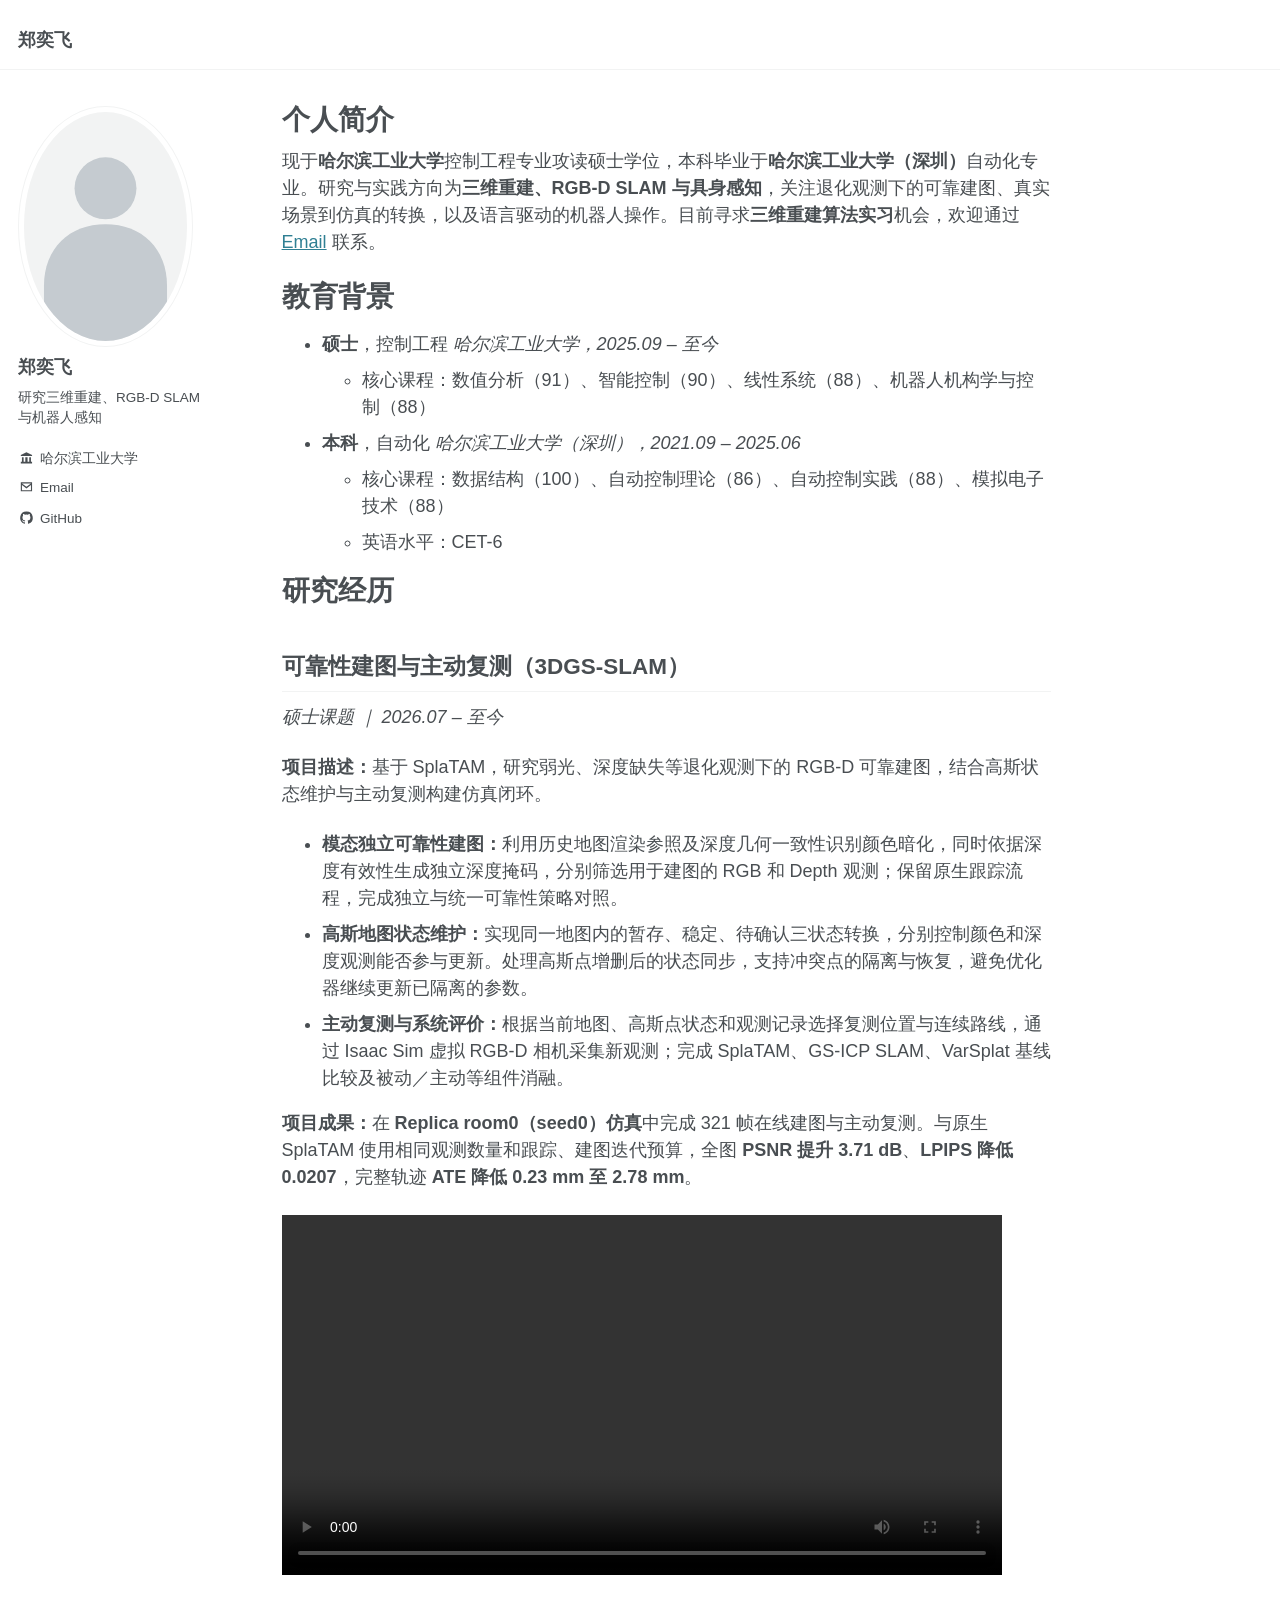
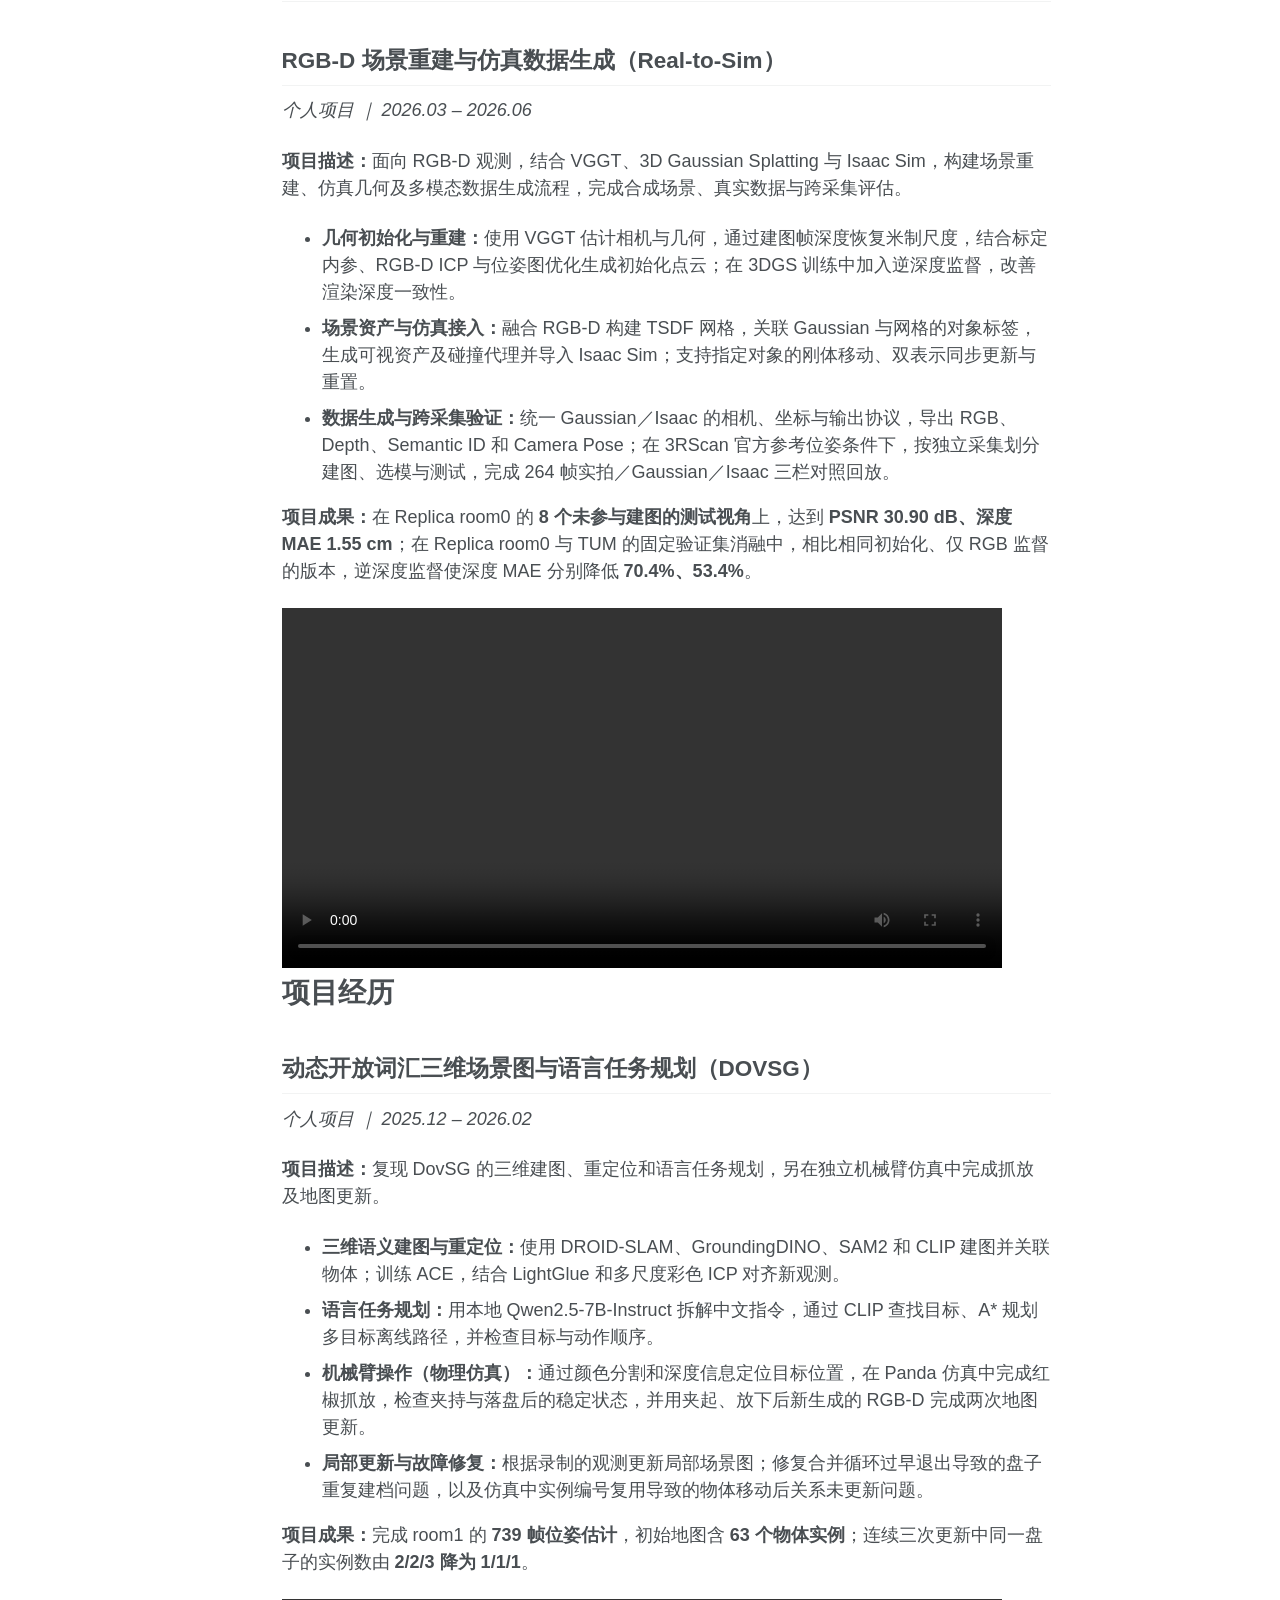
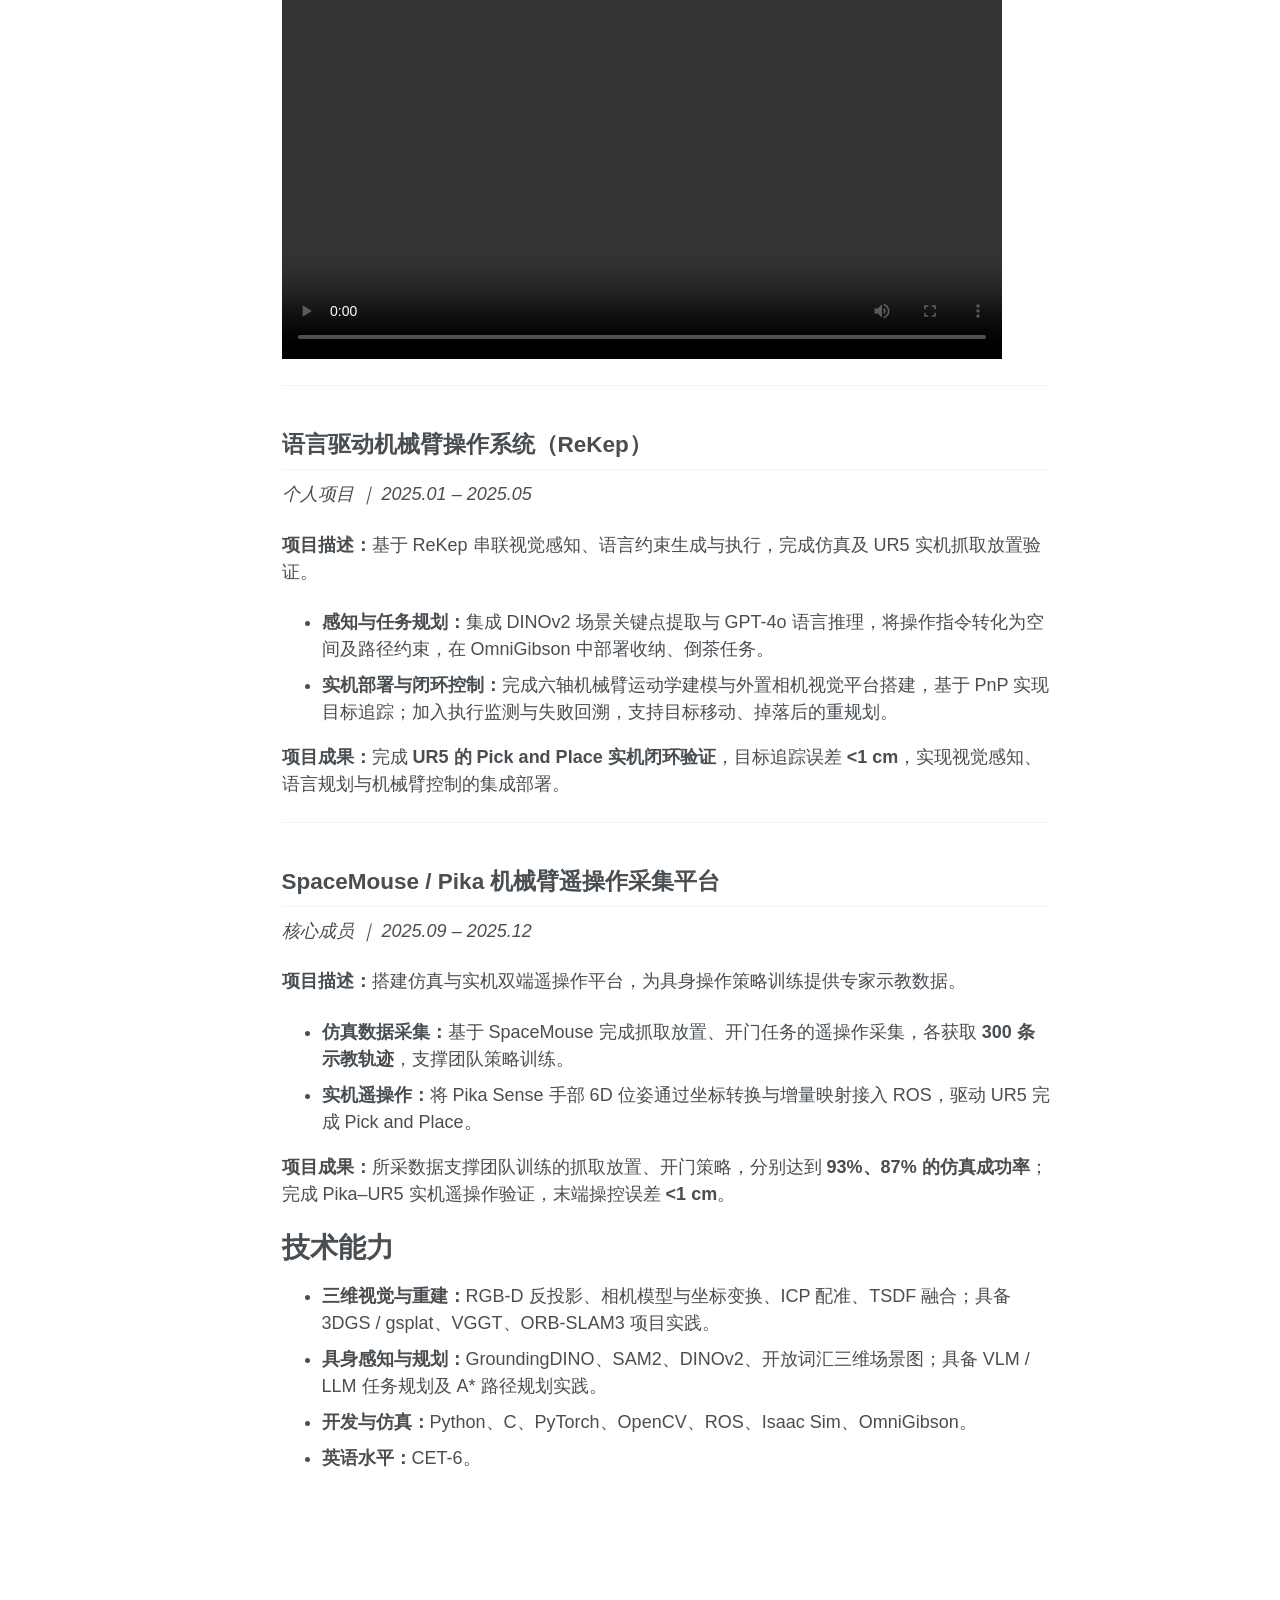
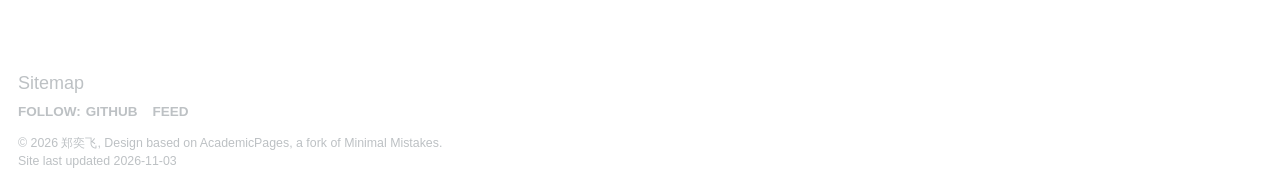
==== commit a23c2448: "Embed three project demos in reference-style responsive video players" ====
--- a/index.html
+++ b/index.html
@@ -56,6 +56,10 @@
           <li><strong>主动复测与系统评价：</strong>根据当前地图、高斯点状态和观测记录选择复测位置与连续路线，通过 Isaac Sim 虚拟 RGB-D 相机采集新观测；完成 SplaTAM、GS-ICP SLAM、VarSplat 基线比较及被动／主动等组件消融。</li>
         </ul>
         <p><strong>项目成果：</strong>在 <strong>Replica room0（seed0）仿真</strong>中完成 321 帧在线建图与主动复测。与原生 SplaTAM 使用相同观测数量和跟踪、建图迭代预算，全图 <strong>PSNR 提升 3.71 dB</strong>、<strong>LPIPS 降低 0.0207</strong>，完整轨迹 <strong>ATE 降低 0.23 mm 至 2.78 mm</strong>。</p>
+        <video width="720" height="405" controls playsinline preload="metadata" aria-label="可靠性建图与主动复测（3DGS-SLAM）演示视频">
+          <source src="assets/gs-slam.mp4" type="video/mp4">
+          您的浏览器不支持视频播放，可<a href="assets/gs-slam.mp4">打开视频</a>观看。
+        </video>
         <hr>
         <h2 id="real-to-sim">RGB-D 场景重建与仿真数据生成（Real-to-Sim）</h2>
         <p><em>个人项目 ｜ 2026.03 – 2026.06</em></p>
@@ -66,6 +70,11 @@
           <li><strong>数据生成与跨采集验证：</strong>统一 Gaussian／Isaac 的相机、坐标与输出协议，导出 RGB、Depth、Semantic ID 和 Camera Pose；在 3RScan 官方参考位姿条件下，按独立采集划分建图、选模与测试，完成 264 帧实拍／Gaussian／Isaac 三栏对照回放。</li>
         </ul>
         <p><strong>项目成果：</strong>在 Replica room0 的 <strong>8 个未参与建图的测试视角</strong>上，达到 <strong>PSNR 30.90 dB、深度 MAE 1.55 cm</strong>；在 Replica room0 与 TUM 的固定验证集消融中，相比相同初始化、仅 RGB 监督的版本，逆深度监督使深度 MAE 分别降低 <strong>70.4%、53.4%</strong>。</p>
+
+        <video width="720" height="405" controls playsinline preload="metadata" aria-label="RGB-D 场景重建与仿真数据生成（Real-to-Sim）演示视频">
+          <source src="assets/real2sim.mp4" type="video/mp4">
+          您的浏览器不支持视频播放，可<a href="assets/real2sim.mp4">打开视频</a>观看。
+        </video>
 
         <h1 id="projects">项目经历</h1>
         <h2 id="dovsg">动态开放词汇三维场景图与语言任务规划（DOVSG）</h2>
@@ -78,6 +87,10 @@
           <li><strong>局部更新与故障修复：</strong>根据录制的观测更新局部场景图；修复合并循环过早退出导致的盘子重复建档问题，以及仿真中实例编号复用导致的物体移动后关系未更新问题。</li>
         </ul>
         <p><strong>项目成果：</strong>完成 room1 的 <strong>739 帧位姿估计</strong>，初始地图含 <strong>63 个物体实例</strong>；连续三次更新中同一盘子的实例数由 <strong>2/2/3 降为 1/1/1</strong>。</p>
+        <video width="720" height="405" controls playsinline preload="metadata" aria-label="动态开放词汇三维场景图与语言任务规划（DOVSG）演示视频">
+          <source src="assets/dovsg.mp4" type="video/mp4">
+          您的浏览器不支持视频播放，可<a href="assets/dovsg.mp4">打开视频</a>观看。
+        </video>
         <hr>
         <h2 id="rekep">语言驱动机械臂操作系统（ReKep）</h2>
         <p><em>个人项目 ｜ 2025.01 – 2025.05</em></p>
--- a/assets/site.css
+++ b/assets/site.css
@@ -3,6 +3,7 @@
 .author__urls.is-visible{display:block;z-index:30}
 .page__content [id]{scroll-margin-top:90px}
 .author__avatar img{height:auto}
+.page__content video{max-width:100%;height:auto}
 .skip-link{position:fixed;top:-100px;left:1em;z-index:100;background:#fff;padding:.5em 1em}
 .skip-link:focus{top:5px}
 @media(prefers-reduced-motion:reduce){*,*::before,*::after{animation:none!important;transition:none!important;scroll-behavior:auto!important}}
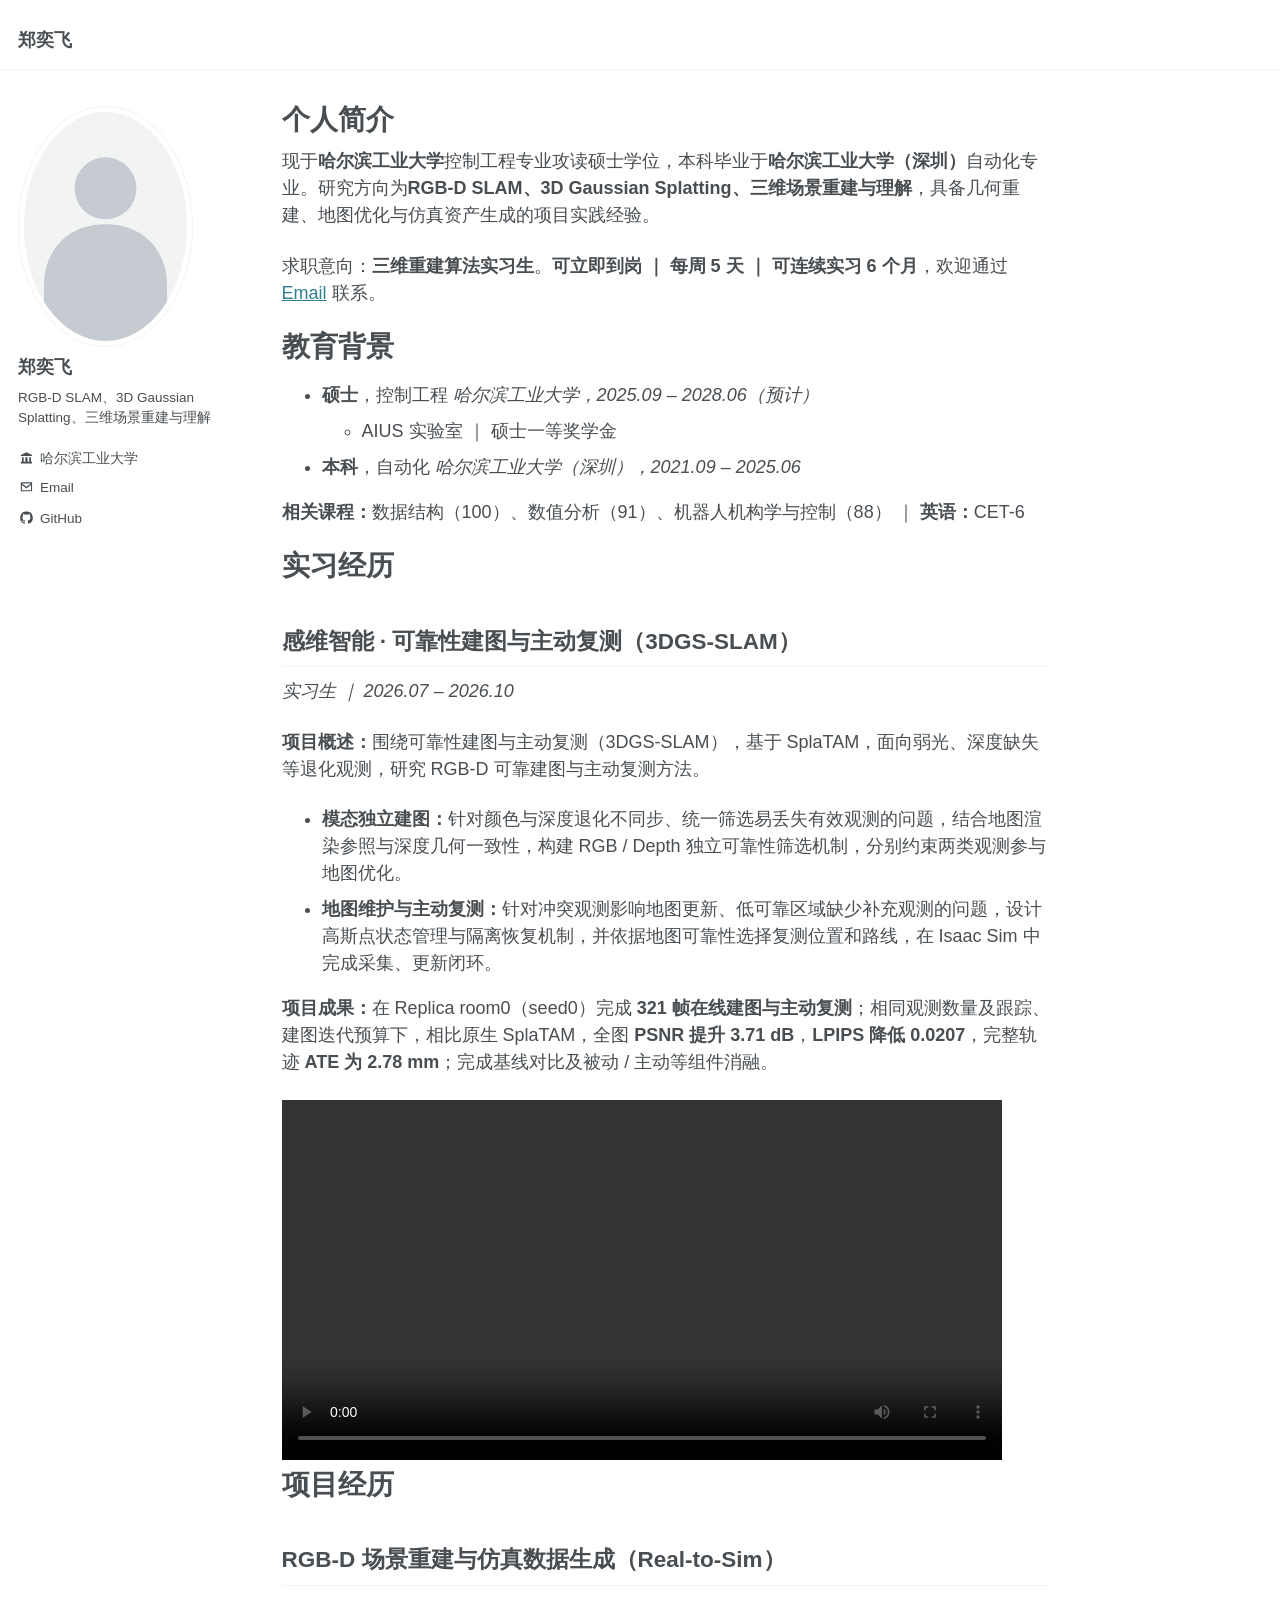
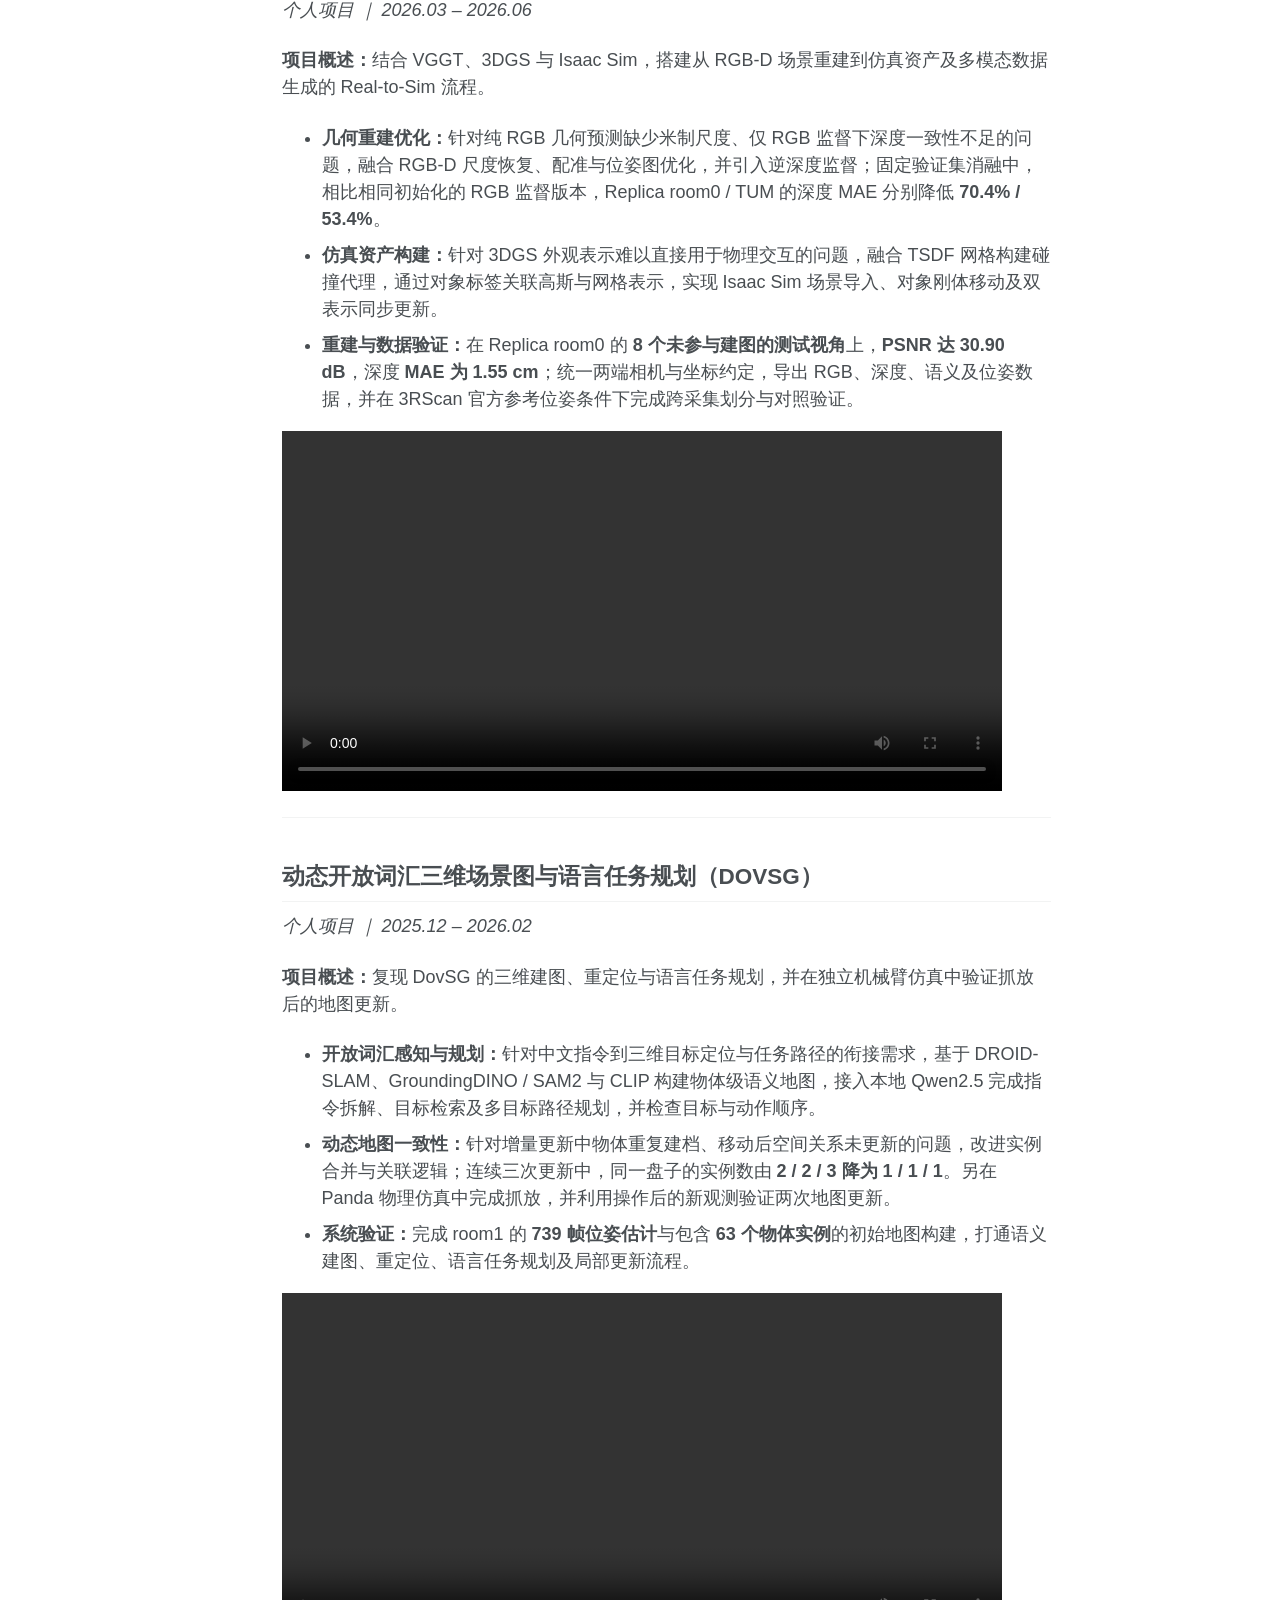
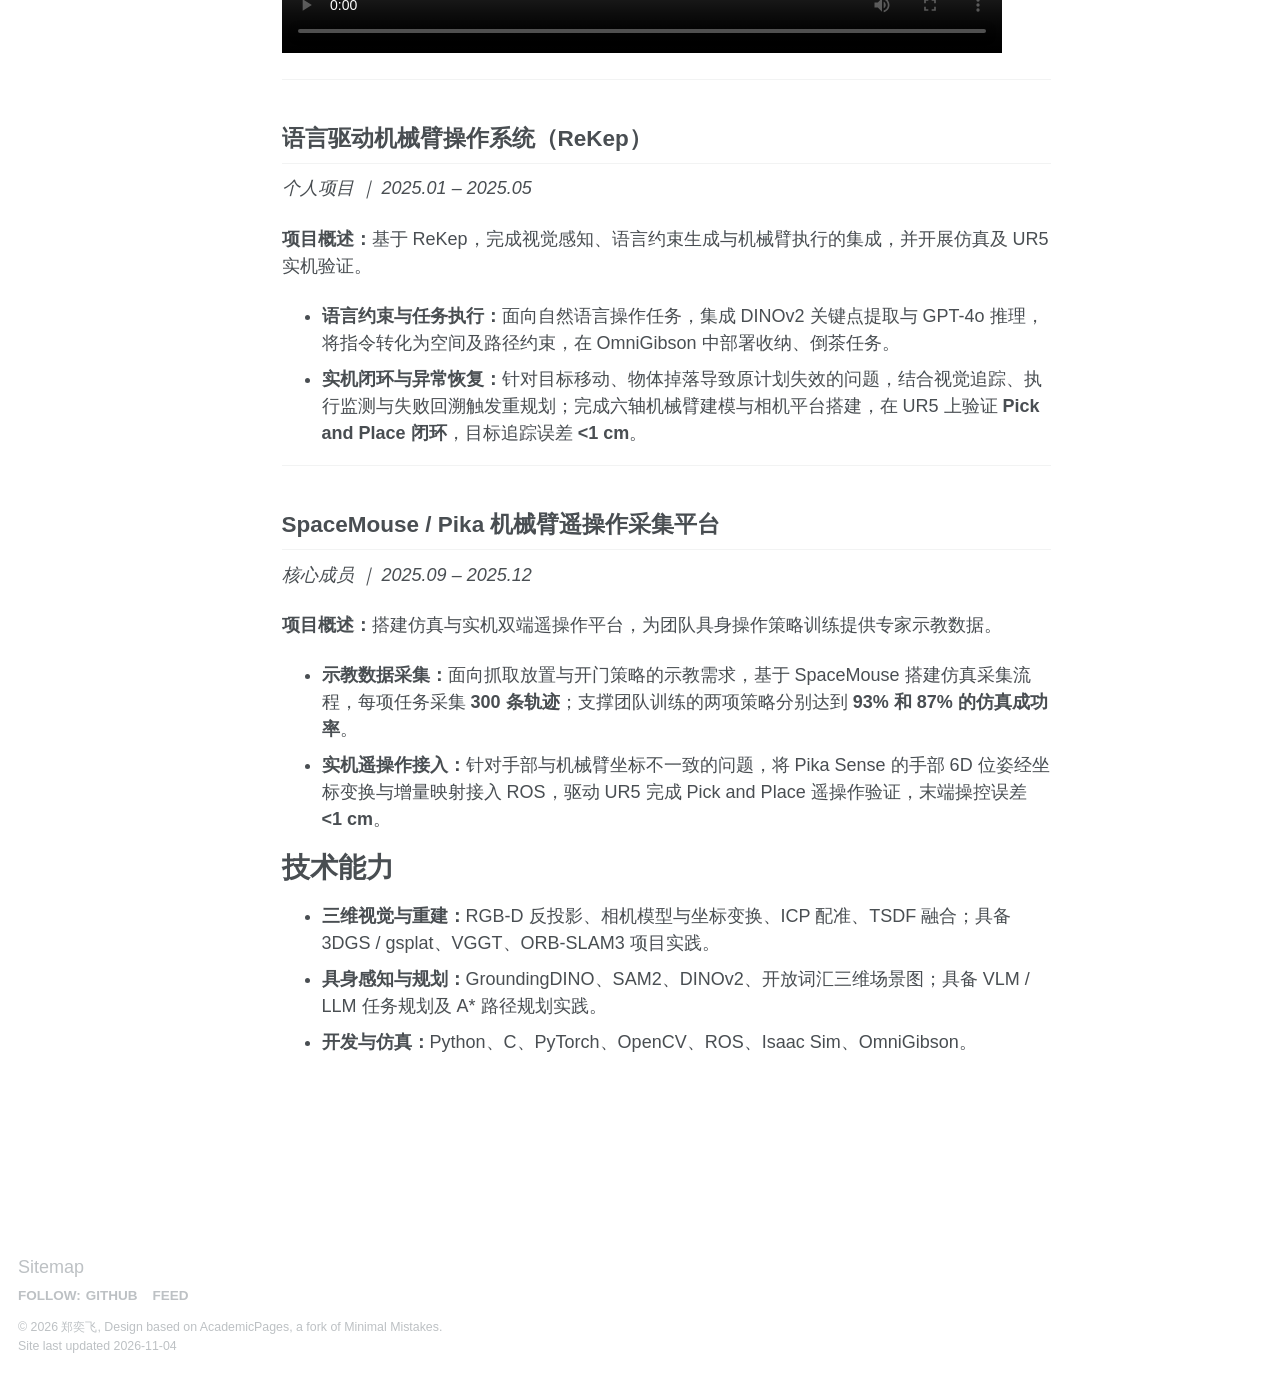
==== commit e5b082d5: "Update homepage from latest resume with Ganwei internship and current project descriptions" ====
--- a/index.html
+++ b/index.html
@@ -4,7 +4,7 @@
   <meta charset="utf-8">
   <meta name="viewport" content="width=device-width, initial-scale=1.0">
   <title>个人简介 - 郑奕飞</title>
-  <meta name="description" content="郑奕飞，哈尔滨工业大学控制工程硕士研究生，关注三维重建、RGB-D SLAM、Real-to-Sim 与机器人感知。">
+  <meta name="description" content="郑奕飞，哈尔滨工业大学控制工程硕士研究生，研究 RGB-D SLAM、3D Gaussian Splatting、三维场景重建与理解，求职三维重建算法实习生。">
   <link rel="canonical" href="https://hitzyf.github.io/">
   <link rel="icon" type="image/svg+xml" href="assets/favicon.svg">
   <link rel="stylesheet" href="assets/main.css">
@@ -19,7 +19,7 @@
   <div class="sidebar sticky">
     <div itemscope itemtype="https://schema.org/Person">
       <div class="author__avatar"><img src="assets/avatar.svg" class="author__avatar" alt="郑奕飞的头像占位图" width="400" height="561"></div>
-      <div class="author__content"><h3 class="author__name" itemprop="name">郑奕飞</h3><p class="author__bio">研究三维重建、RGB-D SLAM 与机器人感知</p></div>
+      <div class="author__content"><h3 class="author__name" itemprop="name">郑奕飞</h3><p class="author__bio">RGB-D SLAM、3D Gaussian Splatting、三维场景重建与理解</p></div>
       <div class="author__urls-wrapper">
         <button class="btn btn--inverse" type="button" aria-expanded="false" aria-controls="author-links">Follow</button>
         <ul class="author__urls social-icons" id="author-links">
@@ -34,59 +34,54 @@
     <div class="page__inner-wrap">
       <header><h1 class="page__title" itemprop="headline" id="about">个人简介</h1></header>
       <section class="page__content" itemprop="text">
-        <p>现于<strong>哈尔滨工业大学</strong>控制工程专业攻读硕士学位，本科毕业于<strong>哈尔滨工业大学（深圳）</strong>自动化专业。研究与实践方向为<strong>三维重建、RGB-D SLAM 与具身感知</strong>，关注退化观测下的可靠建图、真实场景到仿真的转换，以及语言驱动的机器人操作。目前寻求<strong>三维重建算法实习</strong>机会，欢迎通过 <a href="mailto:1966534038@qq.com">Email</a> 联系。</p>
+        <p>现于<strong>哈尔滨工业大学</strong>控制工程专业攻读硕士学位，本科毕业于<strong>哈尔滨工业大学（深圳）</strong>自动化专业。研究方向为<strong>RGB-D SLAM、3D Gaussian Splatting、三维场景重建与理解</strong>，具备几何重建、地图优化与仿真资产生成的项目实践经验。</p>
+        <p>求职意向：<strong>三维重建算法实习生</strong>。<strong>可立即到岗 ｜ 每周 5 天 ｜ 可连续实习 6 个月</strong>，欢迎通过 <a href="mailto:1966534038@qq.com">Email</a> 联系。</p>
 
         <h1 id="education">教育背景</h1>
         <ul>
-          <li><strong>硕士</strong>，控制工程 <em>哈尔滨工业大学，2025.09 – 至今</em>
-            <ul><li>核心课程：数值分析（91）、智能控制（90）、线性系统（88）、机器人机构学与控制（88）</li></ul>
+          <li><strong>硕士</strong>，控制工程 <em>哈尔滨工业大学，2025.09 – 2028.06（预计）</em>
+            <ul><li>AIUS 实验室 ｜ 硕士一等奖学金</li></ul>
           </li>
-          <li><strong>本科</strong>，自动化 <em>哈尔滨工业大学（深圳），2021.09 – 2025.06</em>
-            <ul><li>核心课程：数据结构（100）、自动控制理论（86）、自动控制实践（88）、模拟电子技术（88）</li><li>英语水平：CET-6</li></ul>
-          </li>
+          <li><strong>本科</strong>，自动化 <em>哈尔滨工业大学（深圳），2021.09 – 2025.06</em></li>
         </ul>
+        <p><strong>相关课程：</strong>数据结构（100）、数值分析（91）、机器人机构学与控制（88） ｜ <strong>英语：</strong>CET-6</p>
 
-        <h1 id="research">研究经历</h1>
-        <h2 id="reliable-mapping">可靠性建图与主动复测（3DGS-SLAM）</h2>
-        <p><em>硕士课题 ｜ 2026.07 – 至今</em></p>
-        <p><strong>项目描述：</strong>基于 SplaTAM，研究弱光、深度缺失等退化观测下的 RGB-D 可靠建图，结合高斯状态维护与主动复测构建仿真闭环。</p>
+        <h1 id="research">实习经历</h1>
+        <h2 id="reliable-mapping">感维智能 · 可靠性建图与主动复测（3DGS-SLAM）</h2>
+        <p><em>实习生 ｜ 2026.07 – 2026.10</em></p>
+        <p><strong>项目概述：</strong>围绕可靠性建图与主动复测（3DGS-SLAM），基于 SplaTAM，面向弱光、深度缺失等退化观测，研究 RGB-D 可靠建图与主动复测方法。</p>
         <ul>
-          <li><strong>模态独立可靠性建图：</strong>利用历史地图渲染参照及深度几何一致性识别颜色暗化，同时依据深度有效性生成独立深度掩码，分别筛选用于建图的 RGB 和 Depth 观测；保留原生跟踪流程，完成独立与统一可靠性策略对照。</li>
-          <li><strong>高斯地图状态维护：</strong>实现同一地图内的暂存、稳定、待确认三状态转换，分别控制颜色和深度观测能否参与更新。处理高斯点增删后的状态同步，支持冲突点的隔离与恢复，避免优化器继续更新已隔离的参数。</li>
-          <li><strong>主动复测与系统评价：</strong>根据当前地图、高斯点状态和观测记录选择复测位置与连续路线，通过 Isaac Sim 虚拟 RGB-D 相机采集新观测；完成 SplaTAM、GS-ICP SLAM、VarSplat 基线比较及被动／主动等组件消融。</li>
+          <li><strong>模态独立建图：</strong>针对颜色与深度退化不同步、统一筛选易丢失有效观测的问题，结合地图渲染参照与深度几何一致性，构建 RGB / Depth 独立可靠性筛选机制，分别约束两类观测参与地图优化。</li>
+          <li><strong>地图维护与主动复测：</strong>针对冲突观测影响地图更新、低可靠区域缺少补充观测的问题，设计高斯点状态管理与隔离恢复机制，并依据地图可靠性选择复测位置和路线，在 Isaac Sim 中完成采集、更新闭环。</li>
         </ul>
-        <p><strong>项目成果：</strong>在 <strong>Replica room0（seed0）仿真</strong>中完成 321 帧在线建图与主动复测。与原生 SplaTAM 使用相同观测数量和跟踪、建图迭代预算，全图 <strong>PSNR 提升 3.71 dB</strong>、<strong>LPIPS 降低 0.0207</strong>，完整轨迹 <strong>ATE 降低 0.23 mm 至 2.78 mm</strong>。</p>
+        <p><strong>项目成果：</strong>在 Replica room0（seed0）完成 <strong>321 帧在线建图与主动复测</strong>；相同观测数量及跟踪、建图迭代预算下，相比原生 SplaTAM，全图 <strong>PSNR 提升 3.71 dB</strong>，<strong>LPIPS 降低 0.0207</strong>，完整轨迹 <strong>ATE 为 2.78 mm</strong>；完成基线对比及被动 / 主动等组件消融。</p>
         <video width="720" height="405" controls playsinline preload="metadata" aria-label="可靠性建图与主动复测（3DGS-SLAM）演示视频">
           <source src="assets/gs-slam.mp4" type="video/mp4">
           您的浏览器不支持视频播放，可<a href="assets/gs-slam.mp4">打开视频</a>观看。
         </video>
-        <hr>
+
+        <h1 id="projects">项目经历</h1>
         <h2 id="real-to-sim">RGB-D 场景重建与仿真数据生成（Real-to-Sim）</h2>
         <p><em>个人项目 ｜ 2026.03 – 2026.06</em></p>
-        <p><strong>项目描述：</strong>面向 RGB-D 观测，结合 VGGT、3D Gaussian Splatting 与 Isaac Sim，构建场景重建、仿真几何及多模态数据生成流程，完成合成场景、真实数据与跨采集评估。</p>
+        <p><strong>项目概述：</strong>结合 VGGT、3DGS 与 Isaac Sim，搭建从 RGB-D 场景重建到仿真资产及多模态数据生成的 Real-to-Sim 流程。</p>
         <ul>
-          <li><strong>几何初始化与重建：</strong>使用 VGGT 估计相机与几何，通过建图帧深度恢复米制尺度，结合标定内参、RGB-D ICP 与位姿图优化生成初始化点云；在 3DGS 训练中加入逆深度监督，改善渲染深度一致性。</li>
-          <li><strong>场景资产与仿真接入：</strong>融合 RGB-D 构建 TSDF 网格，关联 Gaussian 与网格的对象标签，生成可视资产及碰撞代理并导入 Isaac Sim；支持指定对象的刚体移动、双表示同步更新与重置。</li>
-          <li><strong>数据生成与跨采集验证：</strong>统一 Gaussian／Isaac 的相机、坐标与输出协议，导出 RGB、Depth、Semantic ID 和 Camera Pose；在 3RScan 官方参考位姿条件下，按独立采集划分建图、选模与测试，完成 264 帧实拍／Gaussian／Isaac 三栏对照回放。</li>
+          <li><strong>几何重建优化：</strong>针对纯 RGB 几何预测缺少米制尺度、仅 RGB 监督下深度一致性不足的问题，融合 RGB-D 尺度恢复、配准与位姿图优化，并引入逆深度监督；固定验证集消融中，相比相同初始化的 RGB 监督版本，Replica room0 / TUM 的深度 MAE 分别降低 <strong>70.4% / 53.4%</strong>。</li>
+          <li><strong>仿真资产构建：</strong>针对 3DGS 外观表示难以直接用于物理交互的问题，融合 TSDF 网格构建碰撞代理，通过对象标签关联高斯与网格表示，实现 Isaac Sim 场景导入、对象刚体移动及双表示同步更新。</li>
+          <li><strong>重建与数据验证：</strong>在 Replica room0 的 <strong>8 个未参与建图的测试视角</strong>上，<strong>PSNR 达 30.90 dB</strong>，深度 <strong>MAE 为 1.55 cm</strong>；统一两端相机与坐标约定，导出 RGB、深度、语义及位姿数据，并在 3RScan 官方参考位姿条件下完成跨采集划分与对照验证。</li>
         </ul>
-        <p><strong>项目成果：</strong>在 Replica room0 的 <strong>8 个未参与建图的测试视角</strong>上，达到 <strong>PSNR 30.90 dB、深度 MAE 1.55 cm</strong>；在 Replica room0 与 TUM 的固定验证集消融中，相比相同初始化、仅 RGB 监督的版本，逆深度监督使深度 MAE 分别降低 <strong>70.4%、53.4%</strong>。</p>
-
         <video width="720" height="405" controls playsinline preload="metadata" aria-label="RGB-D 场景重建与仿真数据生成（Real-to-Sim）演示视频">
           <source src="assets/real2sim.mp4" type="video/mp4">
           您的浏览器不支持视频播放，可<a href="assets/real2sim.mp4">打开视频</a>观看。
         </video>
-
-        <h1 id="projects">项目经历</h1>
+        <hr>
         <h2 id="dovsg">动态开放词汇三维场景图与语言任务规划（DOVSG）</h2>
         <p><em>个人项目 ｜ 2025.12 – 2026.02</em></p>
-        <p><strong>项目描述：</strong>复现 DovSG 的三维建图、重定位和语言任务规划，另在独立机械臂仿真中完成抓放及地图更新。</p>
+        <p><strong>项目概述：</strong>复现 DovSG 的三维建图、重定位与语言任务规划，并在独立机械臂仿真中验证抓放后的地图更新。</p>
         <ul>
-          <li><strong>三维语义建图与重定位：</strong>使用 DROID-SLAM、GroundingDINO、SAM2 和 CLIP 建图并关联物体；训练 ACE，结合 LightGlue 和多尺度彩色 ICP 对齐新观测。</li>
-          <li><strong>语言任务规划：</strong>用本地 Qwen2.5-7B-Instruct 拆解中文指令，通过 CLIP 查找目标、A* 规划多目标离线路径，并检查目标与动作顺序。</li>
-          <li><strong>机械臂操作（物理仿真）：</strong>通过颜色分割和深度信息定位目标位置，在 Panda 仿真中完成红椒抓放，检查夹持与落盘后的稳定状态，并用夹起、放下后新生成的 RGB-D 完成两次地图更新。</li>
-          <li><strong>局部更新与故障修复：</strong>根据录制的观测更新局部场景图；修复合并循环过早退出导致的盘子重复建档问题，以及仿真中实例编号复用导致的物体移动后关系未更新问题。</li>
+          <li><strong>开放词汇感知与规划：</strong>针对中文指令到三维目标定位与任务路径的衔接需求，基于 DROID-SLAM、GroundingDINO / SAM2 与 CLIP 构建物体级语义地图，接入本地 Qwen2.5 完成指令拆解、目标检索及多目标路径规划，并检查目标与动作顺序。</li>
+          <li><strong>动态地图一致性：</strong>针对增量更新中物体重复建档、移动后空间关系未更新的问题，改进实例合并与关联逻辑；连续三次更新中，同一盘子的实例数由 <strong>2 / 2 / 3 降为 1 / 1 / 1</strong>。另在 Panda 物理仿真中完成抓放，并利用操作后的新观测验证两次地图更新。</li>
+          <li><strong>系统验证：</strong>完成 room1 的 <strong>739 帧位姿估计</strong>与包含 <strong>63 个物体实例</strong>的初始地图构建，打通语义建图、重定位、语言任务规划及局部更新流程。</li>
         </ul>
-        <p><strong>项目成果：</strong>完成 room1 的 <strong>739 帧位姿估计</strong>，初始地图含 <strong>63 个物体实例</strong>；连续三次更新中同一盘子的实例数由 <strong>2/2/3 降为 1/1/1</strong>。</p>
         <video width="720" height="405" controls playsinline preload="metadata" aria-label="动态开放词汇三维场景图与语言任务规划（DOVSG）演示视频">
           <source src="assets/dovsg.mp4" type="video/mp4">
           您的浏览器不支持视频播放，可<a href="assets/dovsg.mp4">打开视频</a>观看。
@@ -94,28 +89,25 @@
         <hr>
         <h2 id="rekep">语言驱动机械臂操作系统（ReKep）</h2>
         <p><em>个人项目 ｜ 2025.01 – 2025.05</em></p>
-        <p><strong>项目描述：</strong>基于 ReKep 串联视觉感知、语言约束生成与执行，完成仿真及 UR5 实机抓取放置验证。</p>
+        <p><strong>项目概述：</strong>基于 ReKep，完成视觉感知、语言约束生成与机械臂执行的集成，并开展仿真及 UR5 实机验证。</p>
         <ul>
-          <li><strong>感知与任务规划：</strong>集成 DINOv2 场景关键点提取与 GPT-4o 语言推理，将操作指令转化为空间及路径约束，在 OmniGibson 中部署收纳、倒茶任务。</li>
-          <li><strong>实机部署与闭环控制：</strong>完成六轴机械臂运动学建模与外置相机视觉平台搭建，基于 PnP 实现目标追踪；加入执行监测与失败回溯，支持目标移动、掉落后的重规划。</li>
+          <li><strong>语言约束与任务执行：</strong>面向自然语言操作任务，集成 DINOv2 关键点提取与 GPT-4o 推理，将指令转化为空间及路径约束，在 OmniGibson 中部署收纳、倒茶任务。</li>
+          <li><strong>实机闭环与异常恢复：</strong>针对目标移动、物体掉落导致原计划失效的问题，结合视觉追踪、执行监测与失败回溯触发重规划；完成六轴机械臂建模与相机平台搭建，在 UR5 上验证 <strong>Pick and Place 闭环</strong>，目标追踪误差 <strong>&lt;1 cm</strong>。</li>
         </ul>
-        <p><strong>项目成果：</strong>完成 <strong>UR5 的 Pick and Place 实机闭环验证</strong>，目标追踪误差 <strong>&lt;1 cm</strong>，实现视觉感知、语言规划与机械臂控制的集成部署。</p>
         <hr>
         <h2 id="teleoperation">SpaceMouse / Pika 机械臂遥操作采集平台</h2>
         <p><em>核心成员 ｜ 2025.09 – 2025.12</em></p>
-        <p><strong>项目描述：</strong>搭建仿真与实机双端遥操作平台，为具身操作策略训练提供专家示教数据。</p>
+        <p><strong>项目概述：</strong>搭建仿真与实机双端遥操作平台，为团队具身操作策略训练提供专家示教数据。</p>
         <ul>
-          <li><strong>仿真数据采集：</strong>基于 SpaceMouse 完成抓取放置、开门任务的遥操作采集，各获取 <strong>300 条示教轨迹</strong>，支撑团队策略训练。</li>
-          <li><strong>实机遥操作：</strong>将 Pika Sense 手部 6D 位姿通过坐标转换与增量映射接入 ROS，驱动 UR5 完成 Pick and Place。</li>
+          <li><strong>示教数据采集：</strong>面向抓取放置与开门策略的示教需求，基于 SpaceMouse 搭建仿真采集流程，每项任务采集 <strong>300 条轨迹</strong>；支撑团队训练的两项策略分别达到 <strong>93% 和 87% 的仿真成功率</strong>。</li>
+          <li><strong>实机遥操作接入：</strong>针对手部与机械臂坐标不一致的问题，将 Pika Sense 的手部 6D 位姿经坐标变换与增量映射接入 ROS，驱动 UR5 完成 Pick and Place 遥操作验证，末端操控误差 <strong>&lt;1 cm</strong>。</li>
         </ul>
-        <p><strong>项目成果：</strong>所采数据支撑团队训练的抓取放置、开门策略，分别达到 <strong>93%、87% 的仿真成功率</strong>；完成 Pika–UR5 实机遥操作验证，末端操控误差 <strong>&lt;1 cm</strong>。</p>
 
         <h1 id="skills">技术能力</h1>
         <ul>
           <li><strong>三维视觉与重建：</strong>RGB-D 反投影、相机模型与坐标变换、ICP 配准、TSDF 融合；具备 3DGS / gsplat、VGGT、ORB-SLAM3 项目实践。</li>
           <li><strong>具身感知与规划：</strong>GroundingDINO、SAM2、DINOv2、开放词汇三维场景图；具备 VLM / LLM 任务规划及 A* 路径规划实践。</li>
           <li><strong>开发与仿真：</strong>Python、C、PyTorch、OpenCV、ROS、Isaac Sim、OmniGibson。</li>
-          <li><strong>英语水平：</strong>CET-6。</li>
         </ul>
       </section>
     </div>
@@ -124,7 +116,7 @@
 <div class="page__footer"><footer>
   <a href="sitemap.html">Sitemap</a>
   <div class="page__footer-follow"><ul class="social-icons"><li><strong>Follow:</strong></li><li><a href="https://github.com/HITzyf">GitHub</a></li><li><a href="feed.xml">Feed</a></li></ul></div>
-  <div class="page__footer-copyright">© 2026 郑奕飞, Design based on <a href="https://github.com/academicpages/academicpages.github.io">AcademicPages</a>, a fork of <a href="https://mademistakes.com/work/minimal-mistakes-jekyll-theme/" rel="nofollow">Minimal Mistakes</a>.<br>Site last updated 2026-11-03</div>
+  <div class="page__footer-copyright">© 2026 郑奕飞, Design based on <a href="https://github.com/academicpages/academicpages.github.io">AcademicPages</a>, a fork of <a href="https://mademistakes.com/work/minimal-mistakes-jekyll-theme/" rel="nofollow">Minimal Mistakes</a>.<br>Site last updated 2026-11-04</div>
 </footer></div>
 <script src="assets/site.js"></script>
 </body>
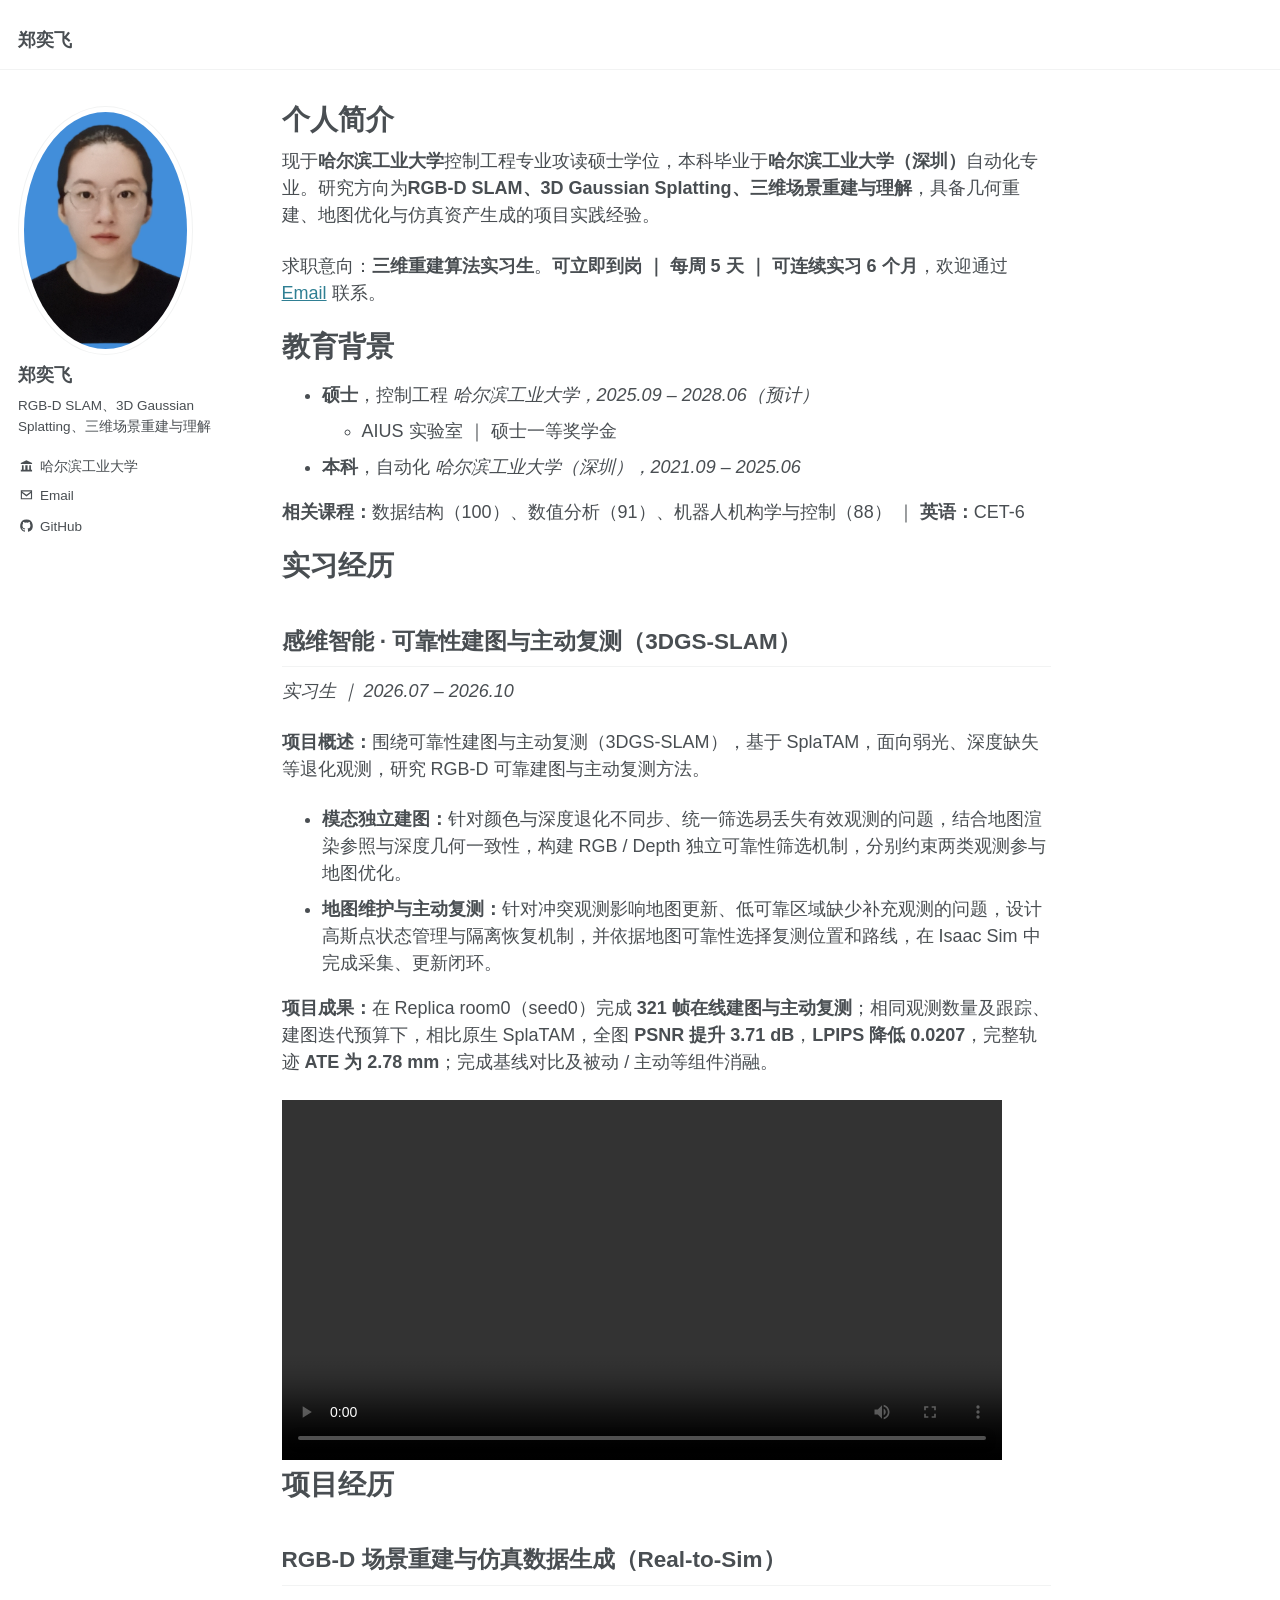
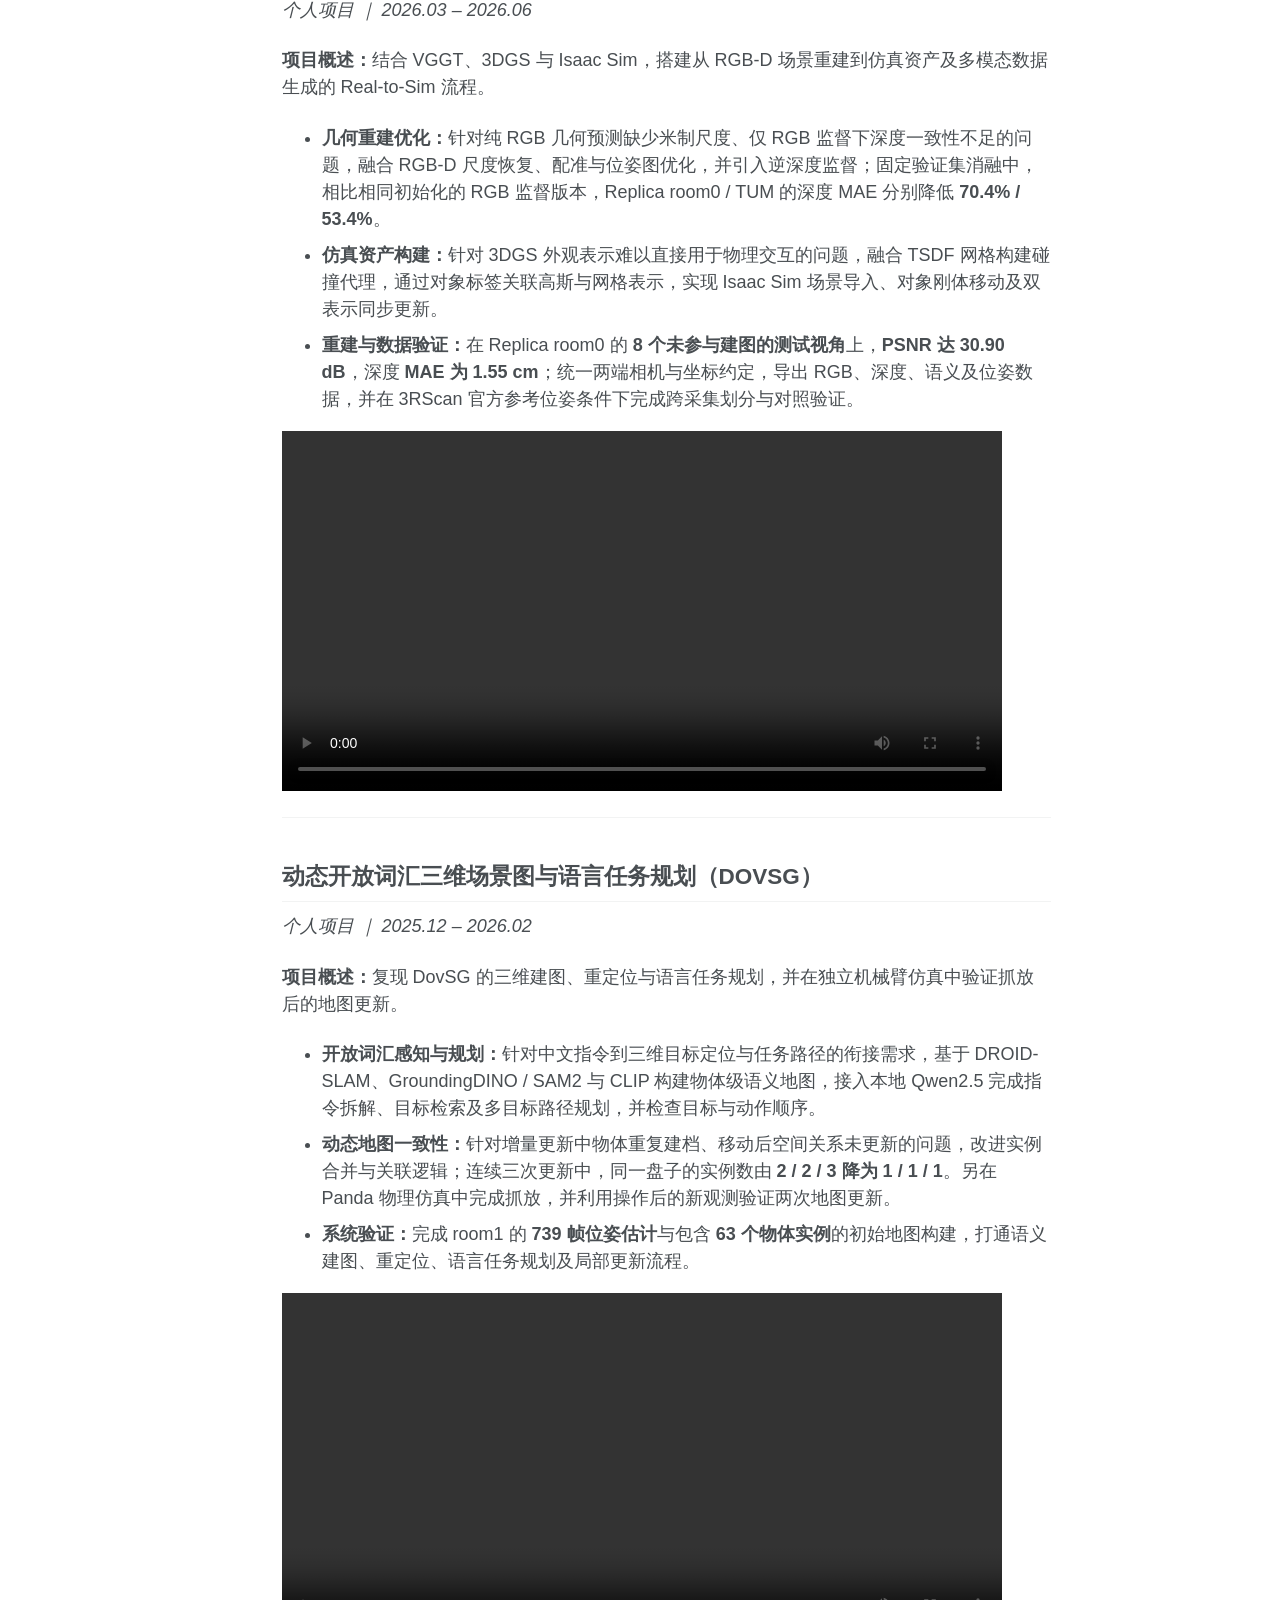
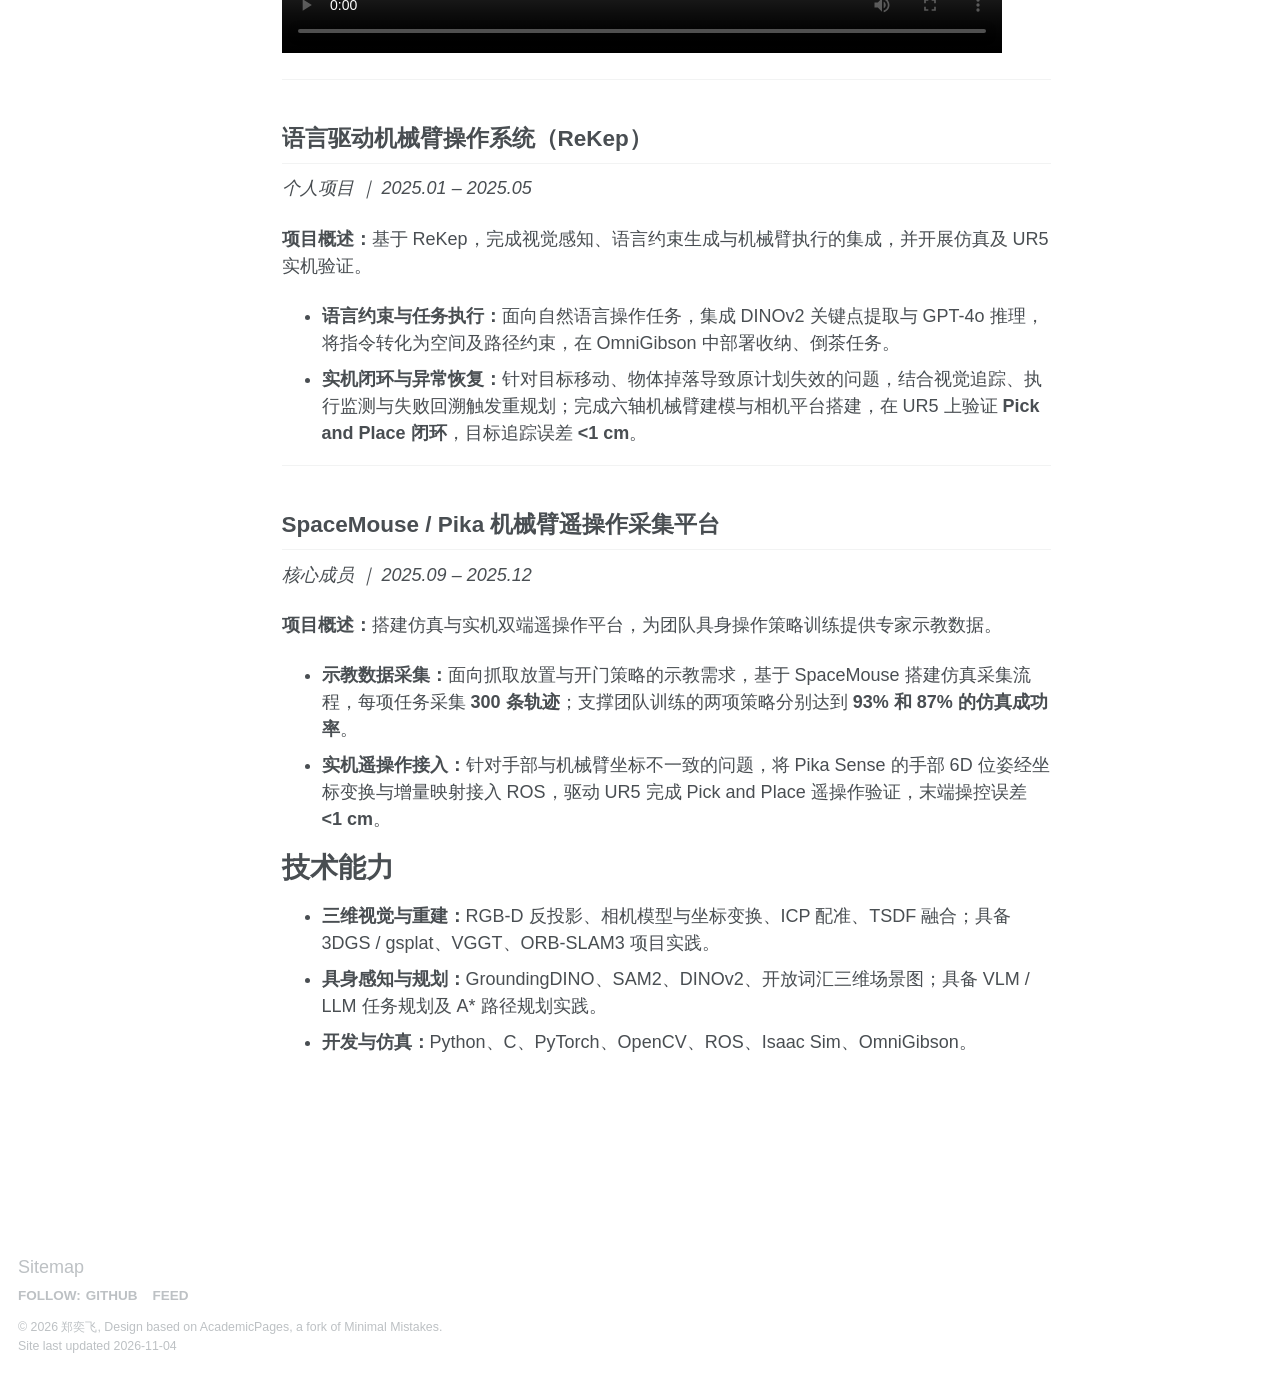
==== commit 93d4e1cf: "Replace profile placeholder with supplied portrait" ====
--- a/index.html
+++ b/index.html
@@ -18,7 +18,7 @@
 <div id="main" role="main">
   <div class="sidebar sticky">
     <div itemscope itemtype="https://schema.org/Person">
-      <div class="author__avatar"><img src="assets/avatar.svg" class="author__avatar" alt="郑奕飞的头像占位图" width="400" height="561"></div>
+      <div class="author__avatar"><img src="assets/profile.jpg" class="author__avatar" alt="郑奕飞" width="924" height="1342"></div>
       <div class="author__content"><h3 class="author__name" itemprop="name">郑奕飞</h3><p class="author__bio">RGB-D SLAM、3D Gaussian Splatting、三维场景重建与理解</p></div>
       <div class="author__urls-wrapper">
         <button class="btn btn--inverse" type="button" aria-expanded="false" aria-controls="author-links">Follow</button>
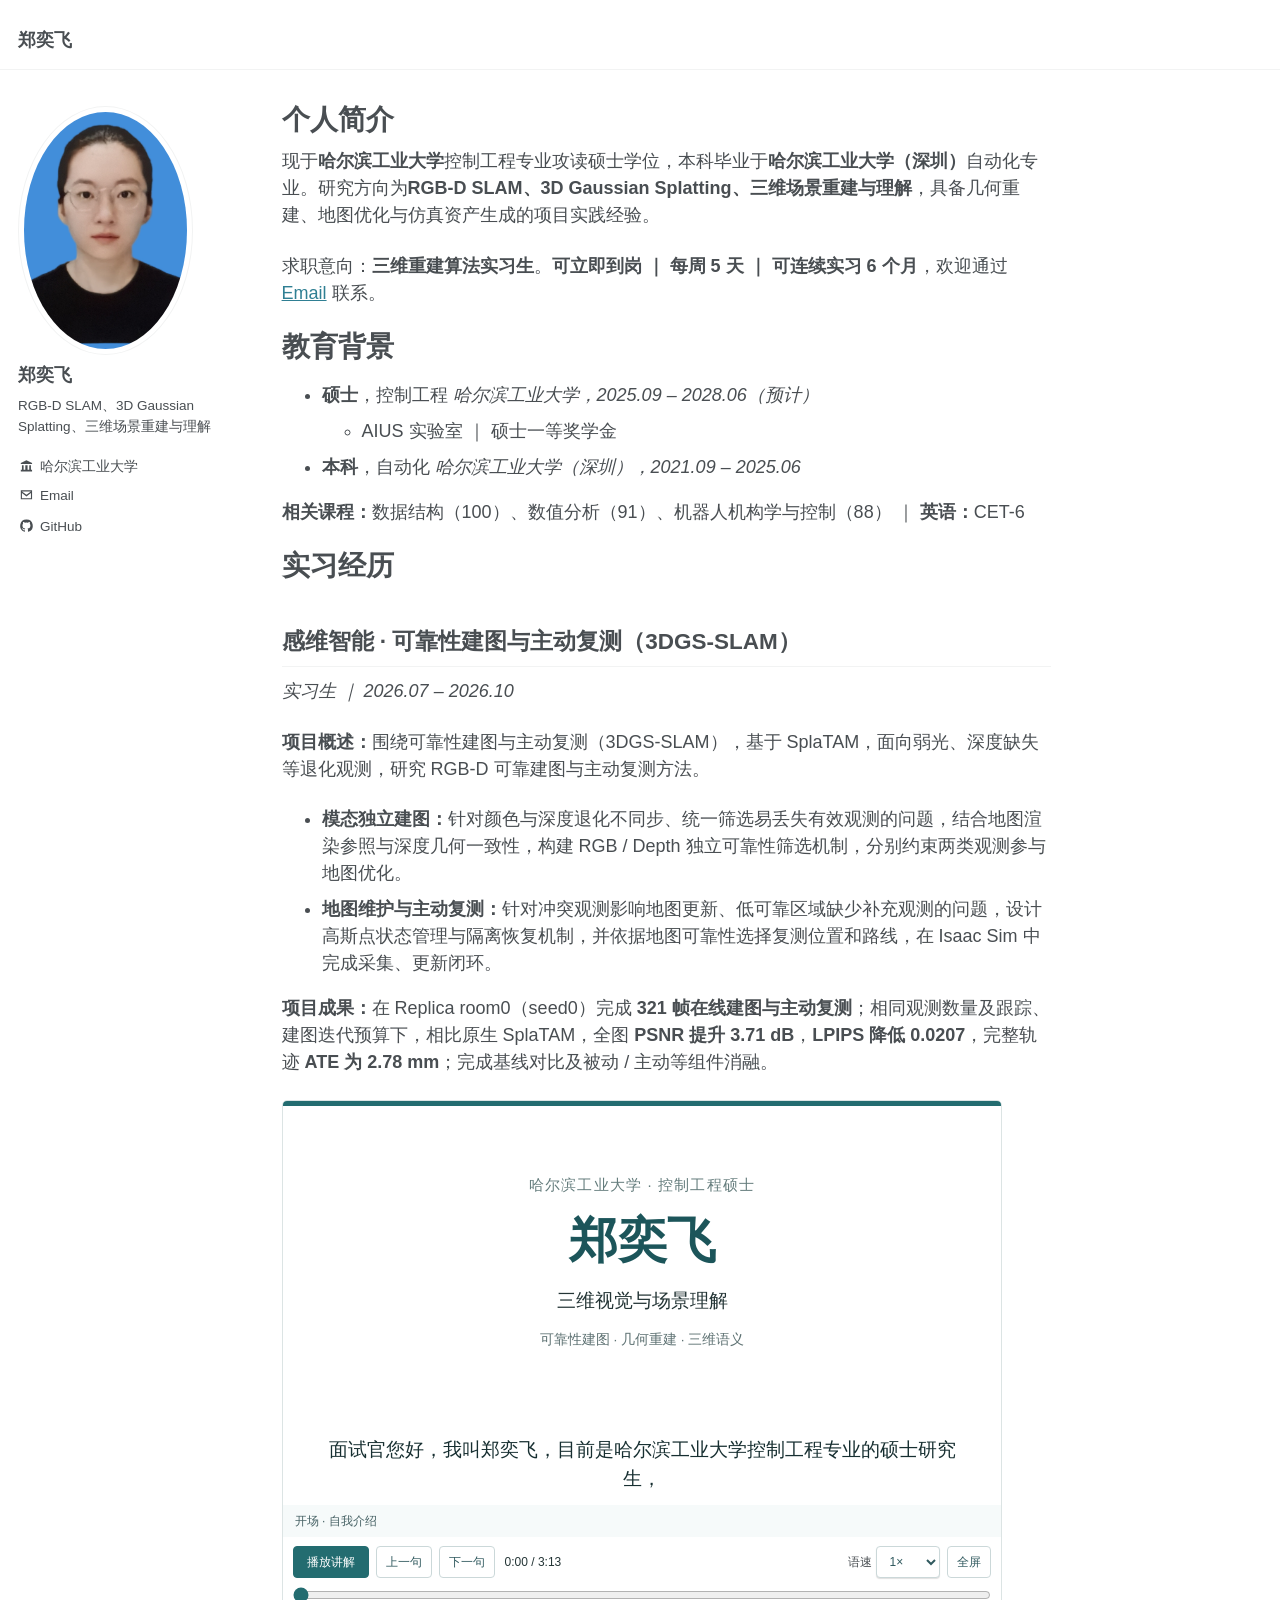
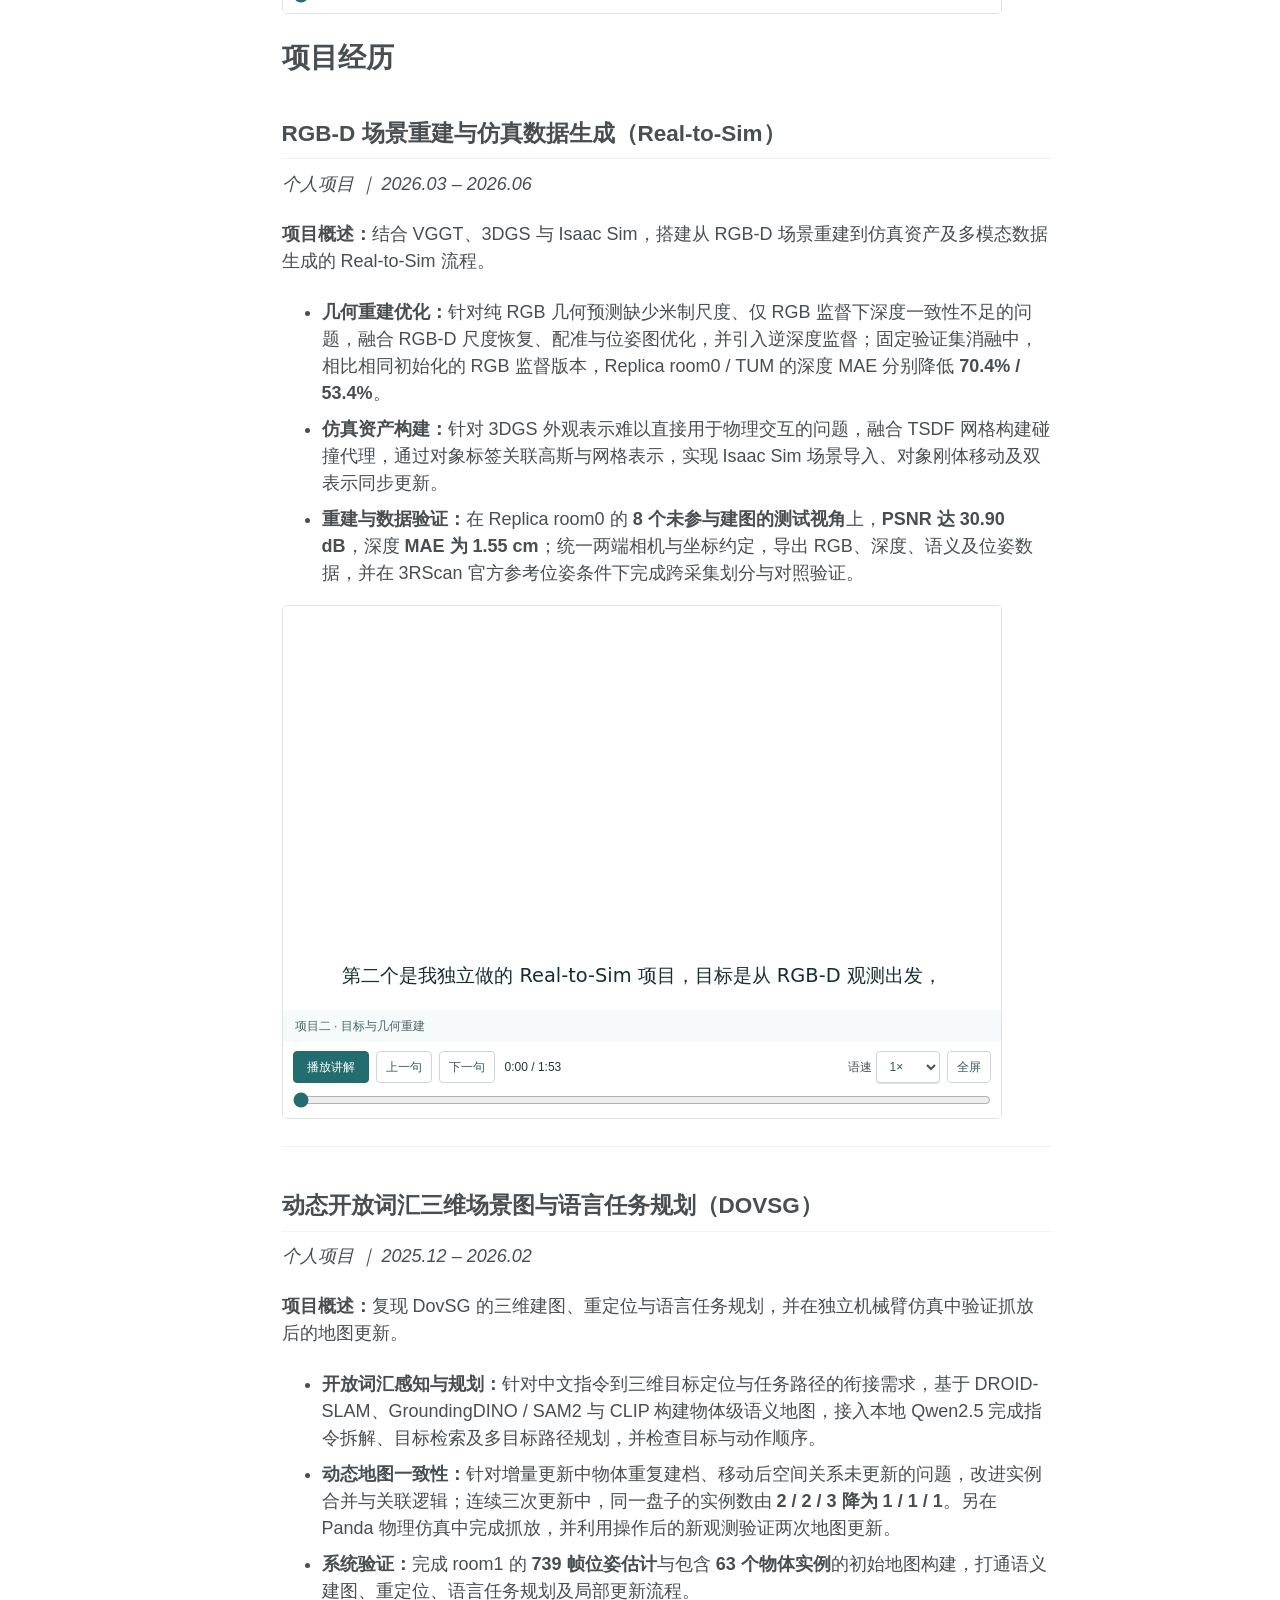
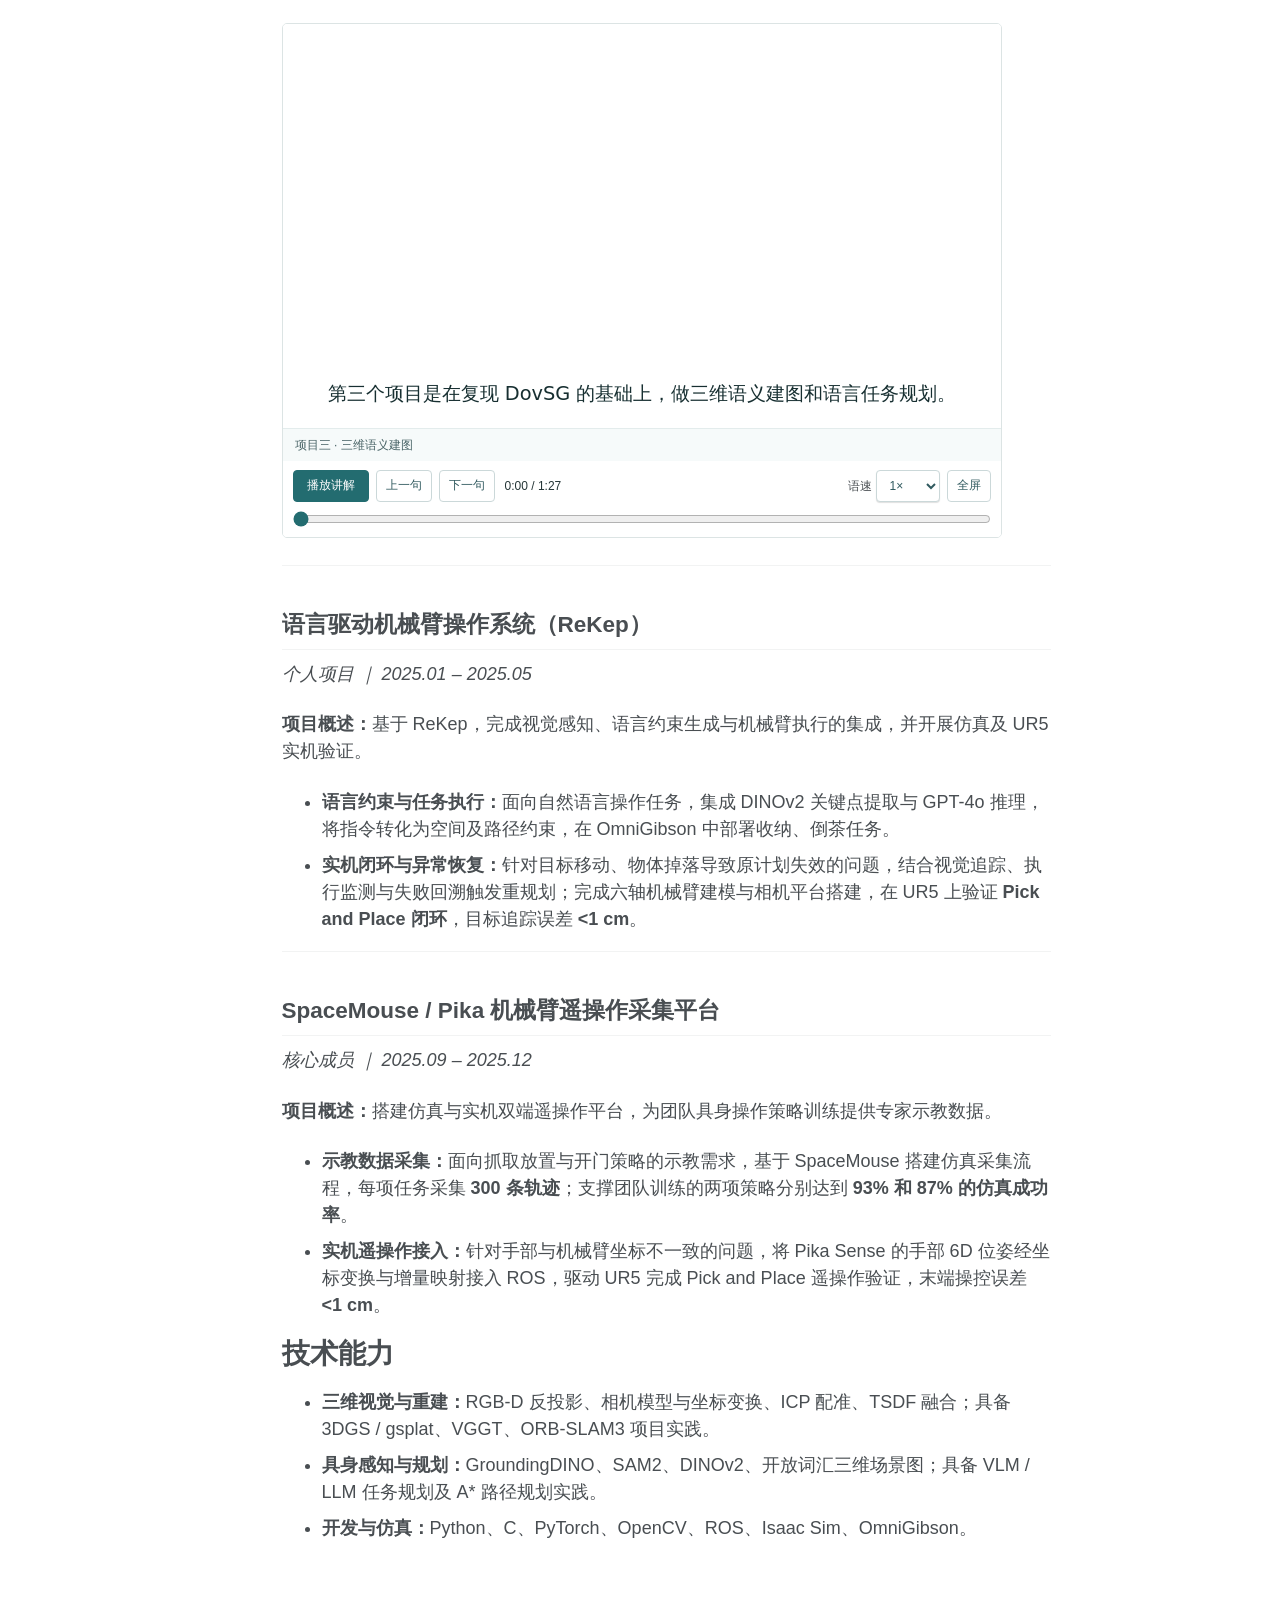
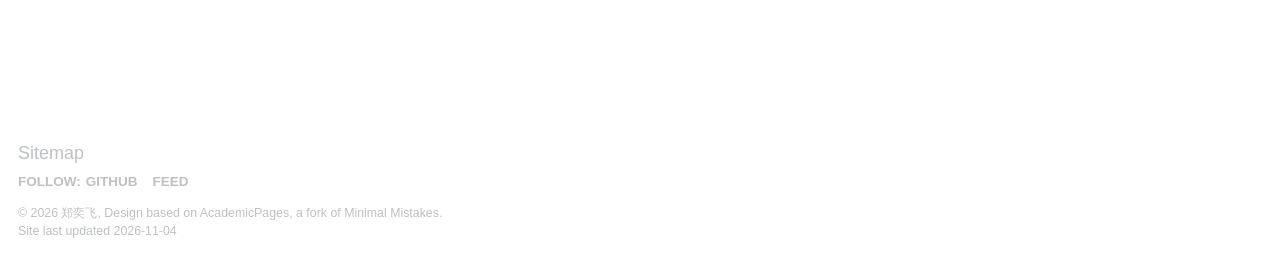
==== commit 8a29fc4e: "Add complete interview subtitles synchronized with project videos" ====
--- a/index.html
+++ b/index.html
@@ -9,6 +9,7 @@
   <link rel="icon" type="image/svg+xml" href="assets/favicon.svg">
   <link rel="stylesheet" href="assets/main.css">
   <link rel="stylesheet" href="assets/site.css">
+  <link rel="stylesheet" href="assets/interview-player.css?v=20261105-1">
   <link rel="alternate" type="application/atom+xml" title="郑奕飞" href="feed.xml">
   <script>document.documentElement.className='js';</script>
 </head>
@@ -55,7 +56,7 @@
           <li><strong>地图维护与主动复测：</strong>针对冲突观测影响地图更新、低可靠区域缺少补充观测的问题，设计高斯点状态管理与隔离恢复机制，并依据地图可靠性选择复测位置和路线，在 Isaac Sim 中完成采集、更新闭环。</li>
         </ul>
         <p><strong>项目成果：</strong>在 Replica room0（seed0）完成 <strong>321 帧在线建图与主动复测</strong>；相同观测数量及跟踪、建图迭代预算下，相比原生 SplaTAM，全图 <strong>PSNR 提升 3.71 dB</strong>，<strong>LPIPS 降低 0.0207</strong>，完整轨迹 <strong>ATE 为 2.78 mm</strong>；完成基线对比及被动 / 主动等组件消融。</p>
-        <video width="720" height="405" controls playsinline preload="metadata" aria-label="可靠性建图与主动复测（3DGS-SLAM）演示视频">
+        <video data-interview="gs-slam" width="720" height="405" controls playsinline preload="metadata" aria-label="可靠性建图与主动复测（3DGS-SLAM）演示视频">
           <source src="assets/gs-slam.mp4" type="video/mp4">
           您的浏览器不支持视频播放，可<a href="assets/gs-slam.mp4">打开视频</a>观看。
         </video>
@@ -69,7 +70,7 @@
           <li><strong>仿真资产构建：</strong>针对 3DGS 外观表示难以直接用于物理交互的问题，融合 TSDF 网格构建碰撞代理，通过对象标签关联高斯与网格表示，实现 Isaac Sim 场景导入、对象刚体移动及双表示同步更新。</li>
           <li><strong>重建与数据验证：</strong>在 Replica room0 的 <strong>8 个未参与建图的测试视角</strong>上，<strong>PSNR 达 30.90 dB</strong>，深度 <strong>MAE 为 1.55 cm</strong>；统一两端相机与坐标约定，导出 RGB、深度、语义及位姿数据，并在 3RScan 官方参考位姿条件下完成跨采集划分与对照验证。</li>
         </ul>
-        <video width="720" height="405" controls playsinline preload="metadata" aria-label="RGB-D 场景重建与仿真数据生成（Real-to-Sim）演示视频">
+        <video data-interview="real2sim" width="720" height="405" controls playsinline preload="metadata" aria-label="RGB-D 场景重建与仿真数据生成（Real-to-Sim）演示视频">
           <source src="assets/real2sim.mp4" type="video/mp4">
           您的浏览器不支持视频播放，可<a href="assets/real2sim.mp4">打开视频</a>观看。
         </video>
@@ -82,7 +83,7 @@
           <li><strong>动态地图一致性：</strong>针对增量更新中物体重复建档、移动后空间关系未更新的问题，改进实例合并与关联逻辑；连续三次更新中，同一盘子的实例数由 <strong>2 / 2 / 3 降为 1 / 1 / 1</strong>。另在 Panda 物理仿真中完成抓放，并利用操作后的新观测验证两次地图更新。</li>
           <li><strong>系统验证：</strong>完成 room1 的 <strong>739 帧位姿估计</strong>与包含 <strong>63 个物体实例</strong>的初始地图构建，打通语义建图、重定位、语言任务规划及局部更新流程。</li>
         </ul>
-        <video width="720" height="405" controls playsinline preload="metadata" aria-label="动态开放词汇三维场景图与语言任务规划（DOVSG）演示视频">
+        <video data-interview="dovsg" width="720" height="405" controls playsinline preload="metadata" aria-label="动态开放词汇三维场景图与语言任务规划（DOVSG）演示视频">
           <source src="assets/dovsg.mp4" type="video/mp4">
           您的浏览器不支持视频播放，可<a href="assets/dovsg.mp4">打开视频</a>观看。
         </video>
@@ -119,5 +120,6 @@
   <div class="page__footer-copyright">© 2026 郑奕飞, Design based on <a href="https://github.com/academicpages/academicpages.github.io">AcademicPages</a>, a fork of <a href="https://mademistakes.com/work/minimal-mistakes-jekyll-theme/" rel="nofollow">Minimal Mistakes</a>.<br>Site last updated 2026-11-04</div>
 </footer></div>
 <script src="assets/site.js"></script>
+<script src="assets/interview-player.js?v=20261105-1" defer></script>
 </body>
 </html>
--- a/assets/interview-player.css
+++ b/assets/interview-player.css
@@ -0,0 +1,25 @@
+.interview-player{width:100%;max-width:720px;margin:1em 0 1.5em;background:#fff;border:1px solid #dce4e4;border-radius:5px;overflow:hidden;color:#243536}
+.interview-stage{position:relative;width:100%;aspect-ratio:16/9;background:#fff;container-type:inline-size;overflow:hidden}
+.page__content .interview-stage video{display:block;width:100%;height:100%;max-width:none;object-fit:contain;margin:0}
+.interview-caption{position:absolute;inset:auto 0 0;min-height:16%;padding:1.15% 4% 1.6%;background:#fff;color:#172f31;font-family:system-ui,-apple-system,"Noto Sans SC","Microsoft YaHei",sans-serif;font-size:clamp(13px,2.7cqw,34px);font-weight:500;line-height:1.5;text-align:center;display:flex;align-items:center;justify-content:center;box-sizing:border-box;white-space:pre-wrap;overflow-wrap:break-word;z-index:2}
+.interview-card{position:absolute;inset:0;background:#fff;display:flex;align-items:center;justify-content:center;flex-direction:column;padding-bottom:12%;text-align:center;z-index:1;border-top:5px solid #236c70}
+.interview-card[hidden]{display:none}
+.interview-card-eyebrow{font-size:clamp(11px,2.05cqw,27px);color:#647c7c;letter-spacing:.08em}
+.page__content .interview-card h3{font-size:clamp(28px,6.8cqw,76px);color:#1c555a;margin:.3em 0;border:0}
+.page__content .interview-card p{font-size:clamp(13px,2.7cqw,32px);line-height:1.7;margin:0 0 .65em}
+.interview-card-topics{font-size:clamp(10px,1.9cqw,25px);color:#5d7172}
+.interview-chapter{padding:7px 12px;border-top:1px solid #e3ecec;background:#f6fafa;color:#486366;font-size:12px}
+.interview-controls{padding:9px 10px;display:flex;align-items:center;gap:7px;flex-wrap:wrap;font-size:12px;background:#fff}
+.interview-controls button,.interview-controls select{font:inherit;border:1px solid #cbd8d9;border-radius:4px;background:#fff;color:#315a5f;padding:6px 9px;cursor:pointer;margin:0;line-height:1.3;min-height:32px}
+.interview-controls .interview-play{background:#236c70;border-color:#236c70;color:white;min-width:76px}
+.interview-controls button:hover{background:#e9f2f2;color:#19474c}
+.interview-controls button:focus-visible,.interview-controls select:focus-visible,.interview-seek:focus-visible,.interview-stage:focus-visible{outline:3px solid #7fb7bd;outline-offset:-3px}
+.interview-time{font-variant-numeric:tabular-nums;white-space:nowrap;margin-left:3px}
+.interview-speed-label{margin:0 0 0 auto;display:flex;align-items:center;gap:4px;font-size:12px;font-weight:400}
+.interview-controls .interview-seek{width:100%;height:18px;margin:1px 0 0;accent-color:#236c70;cursor:pointer;padding:0;border:0;box-shadow:none}
+.interview-player:fullscreen,.interview-player.is-expanded{width:100vw;max-width:none;height:100dvh;margin:0;border:0;border-radius:0;background:#111;display:flex;align-items:center;justify-content:center;flex-direction:column}
+.interview-player.is-expanded{position:fixed;inset:0;z-index:100000}
+.interview-player:fullscreen .interview-stage,.interview-player.is-expanded .interview-stage{width:min(100vw,calc((100dvh - 104px)*16/9));height:auto;flex-shrink:0}
+.interview-player:fullscreen .interview-controls,.interview-player:fullscreen .interview-chapter,.interview-player.is-expanded .interview-controls,.interview-player.is-expanded .interview-chapter{width:min(100vw,calc((100dvh - 104px)*16/9));box-sizing:border-box}
+body.interview-expanded{overflow:hidden}
+@media(max-width:480px){.interview-controls{gap:4px;padding:6px}.interview-controls button{padding:6px}.interview-time{font-size:11px}.interview-speed-label{font-size:0}.interview-speed{font-size:11px!important}.interview-chapter{font-size:11px}.interview-caption{font-size:3.3cqw;min-height:18%;padding:1% 3%}.interview-controls .interview-play{min-width:66px}}
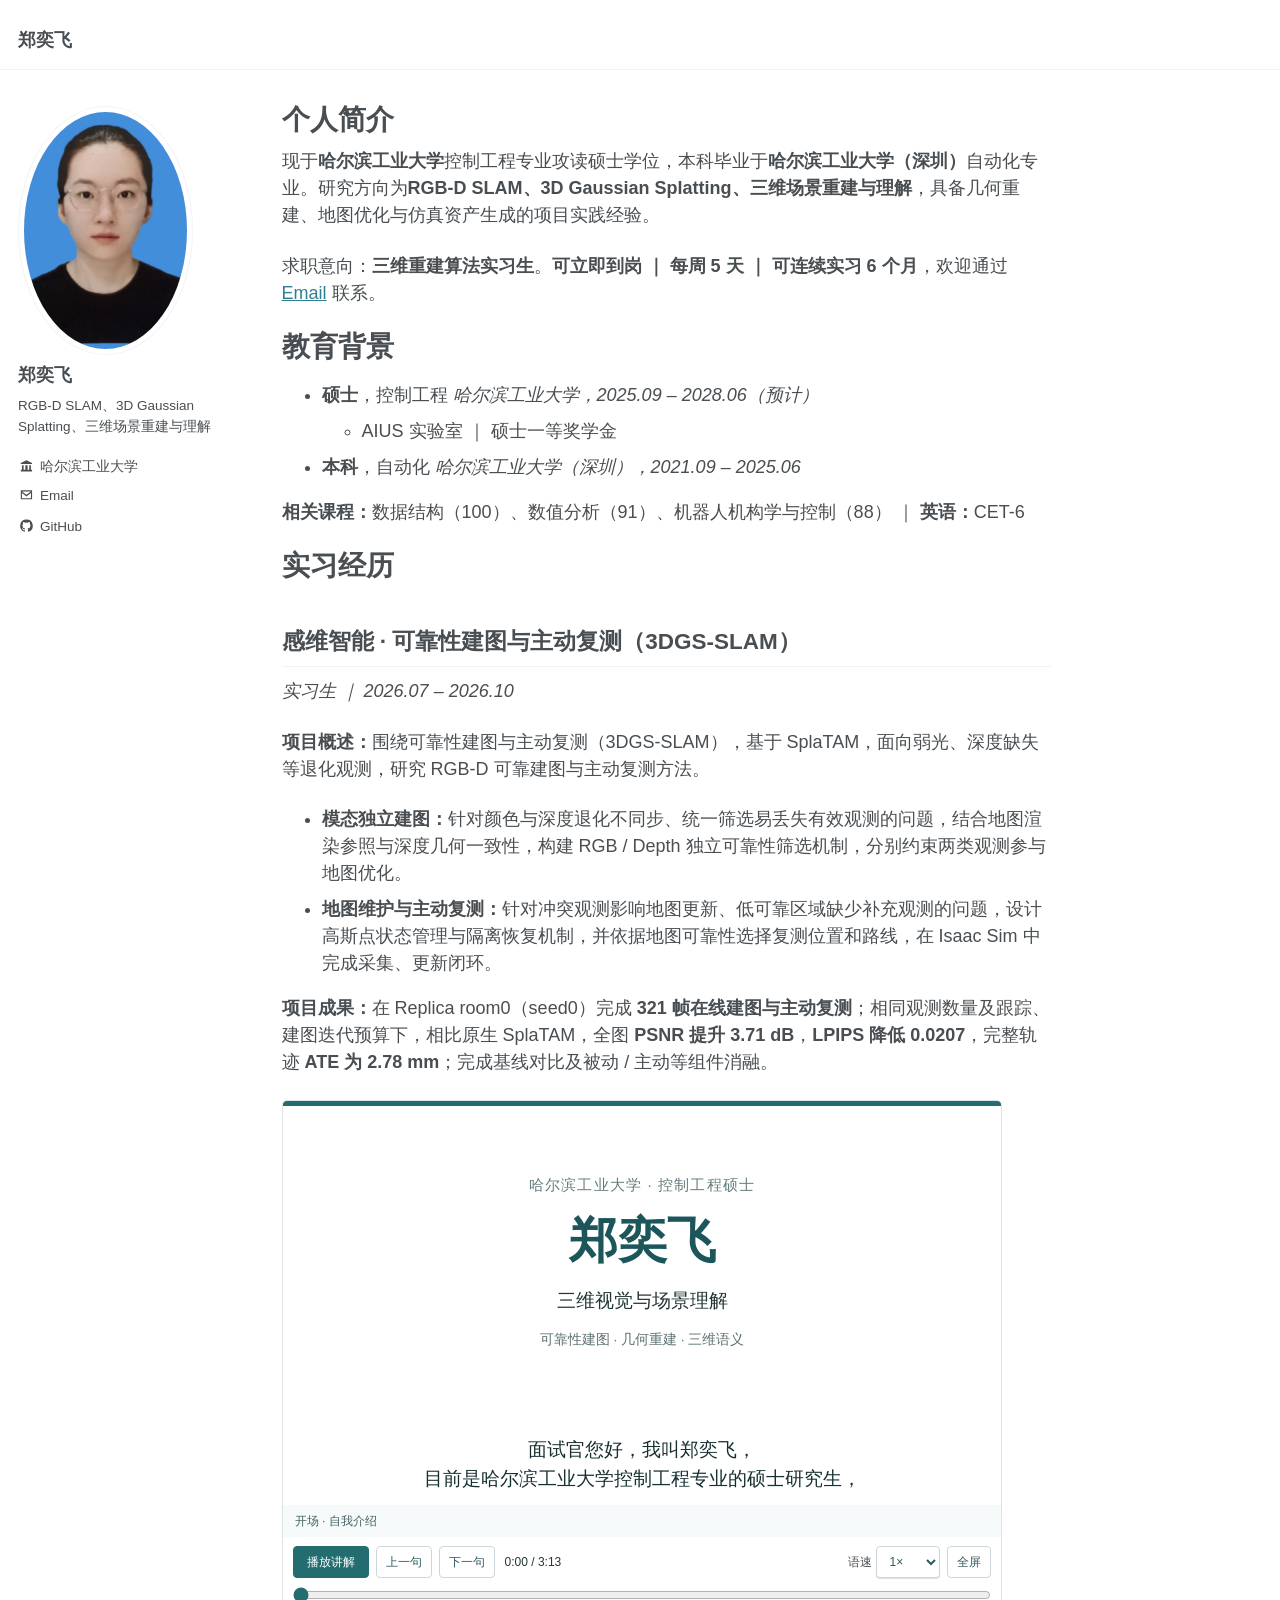
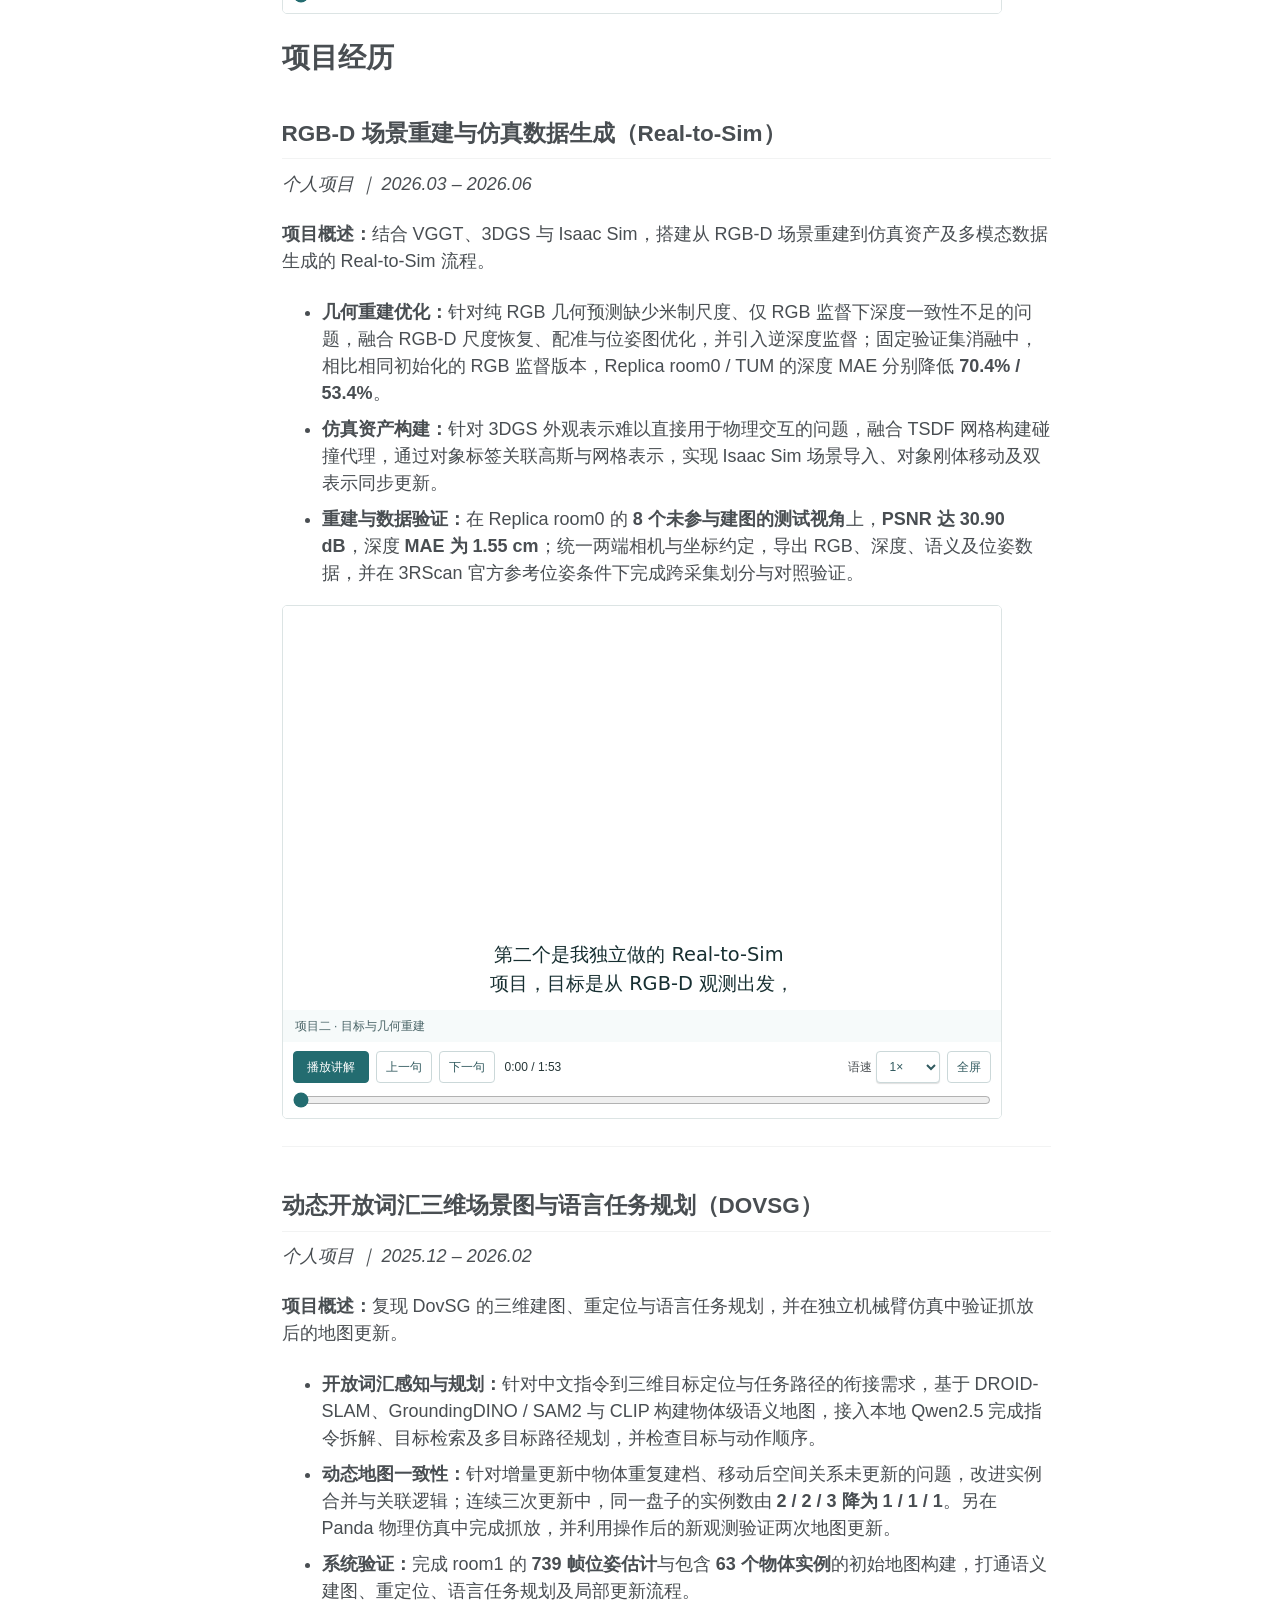
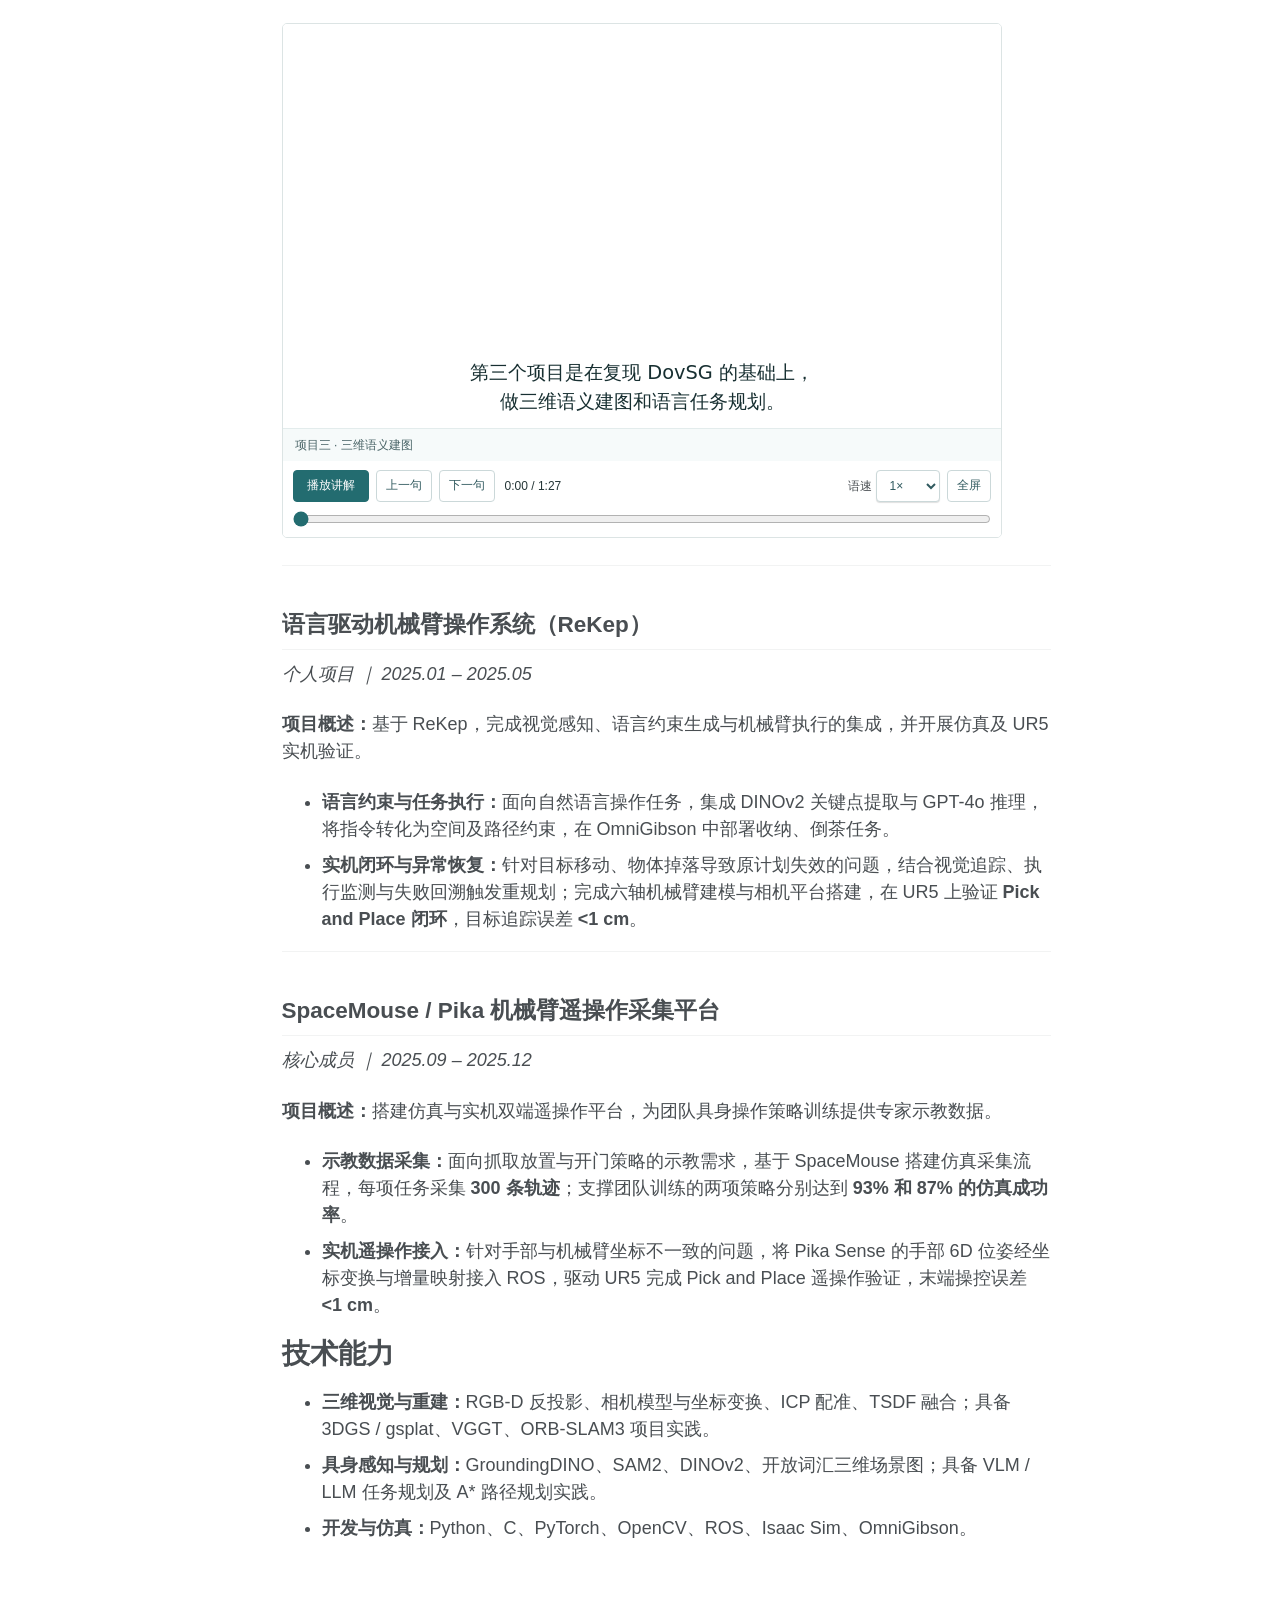
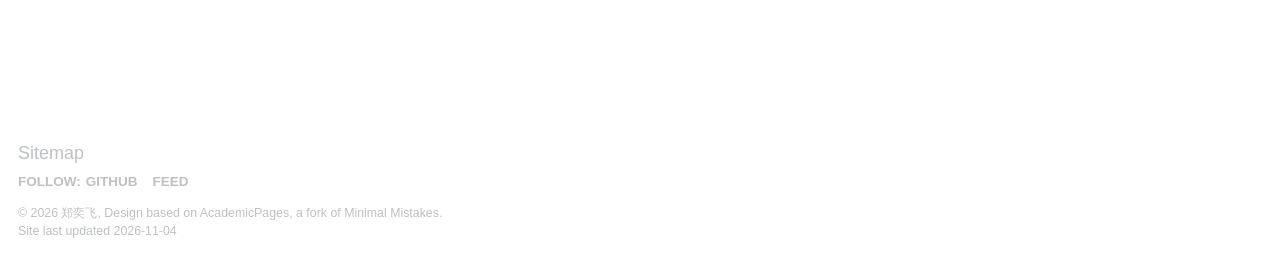
==== commit b450aa43: "Balance Chinese caption lines and fix fullscreen overlay layout" ====
--- a/index.html
+++ b/index.html
@@ -9,7 +9,7 @@
   <link rel="icon" type="image/svg+xml" href="assets/favicon.svg">
   <link rel="stylesheet" href="assets/main.css">
   <link rel="stylesheet" href="assets/site.css">
-  <link rel="stylesheet" href="assets/interview-player.css?v=20261105-1">
+  <link rel="stylesheet" href="assets/interview-player.css?v=20261105-2">
   <link rel="alternate" type="application/atom+xml" title="郑奕飞" href="feed.xml">
   <script>document.documentElement.className='js';</script>
 </head>
@@ -120,6 +120,6 @@
   <div class="page__footer-copyright">© 2026 郑奕飞, Design based on <a href="https://github.com/academicpages/academicpages.github.io">AcademicPages</a>, a fork of <a href="https://mademistakes.com/work/minimal-mistakes-jekyll-theme/" rel="nofollow">Minimal Mistakes</a>.<br>Site last updated 2026-11-04</div>
 </footer></div>
 <script src="assets/site.js"></script>
-<script src="assets/interview-player.js?v=20261105-1" defer></script>
+<script src="assets/interview-player.js?v=20261105-2" defer></script>
 </body>
 </html>
--- a/assets/interview-player.css
+++ b/assets/interview-player.css
@@ -22,4 +22,5 @@
 .interview-player:fullscreen .interview-stage,.interview-player.is-expanded .interview-stage{width:min(100vw,calc((100dvh - 104px)*16/9));height:auto;flex-shrink:0}
 .interview-player:fullscreen .interview-controls,.interview-player:fullscreen .interview-chapter,.interview-player.is-expanded .interview-controls,.interview-player.is-expanded .interview-chapter{width:min(100vw,calc((100dvh - 104px)*16/9));box-sizing:border-box}
 body.interview-expanded{overflow:hidden}
+body.interview-expanded .masthead,body.interview-expanded .sidebar,body.interview-expanded .page__footer{visibility:hidden}
 @media(max-width:480px){.interview-controls{gap:4px;padding:6px}.interview-controls button{padding:6px}.interview-time{font-size:11px}.interview-speed-label{font-size:0}.interview-speed{font-size:11px!important}.interview-chapter{font-size:11px}.interview-caption{font-size:3.3cqw;min-height:18%;padding:1% 3%}.interview-controls .interview-play{min-width:66px}}
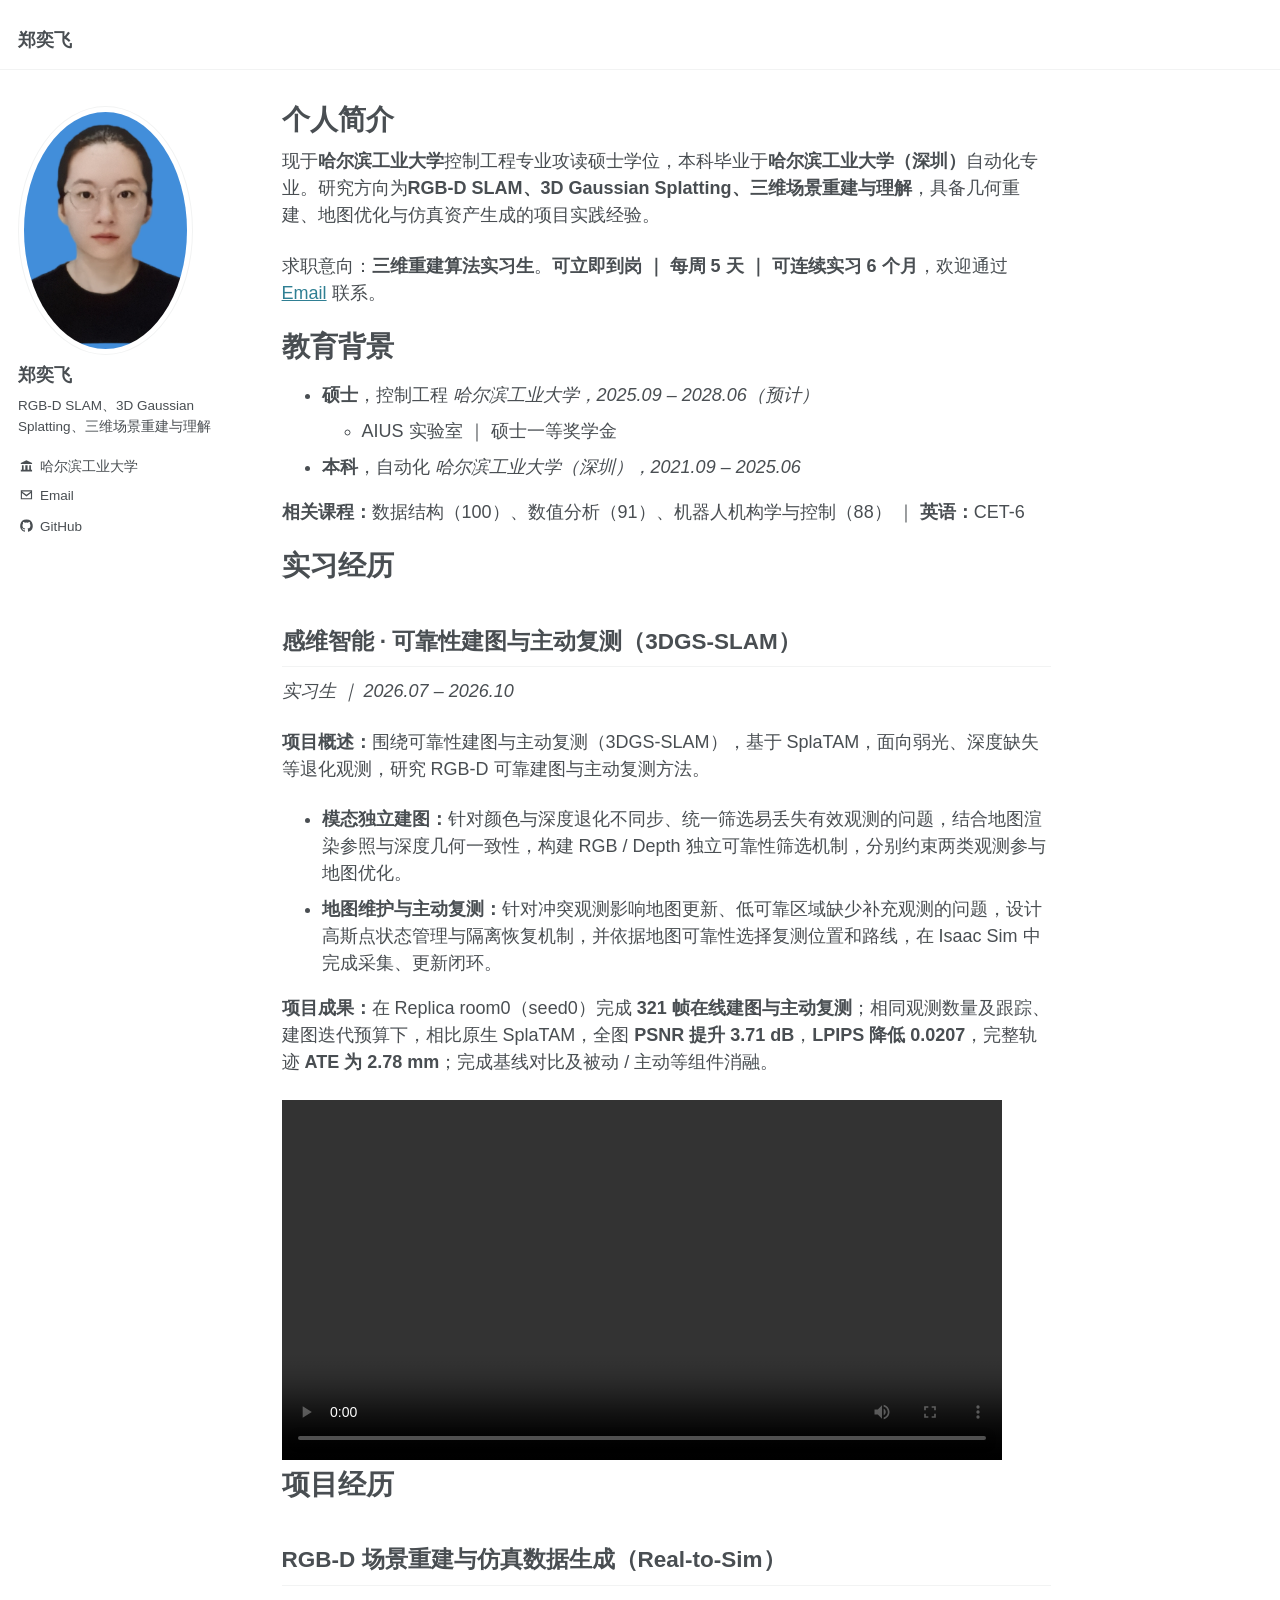
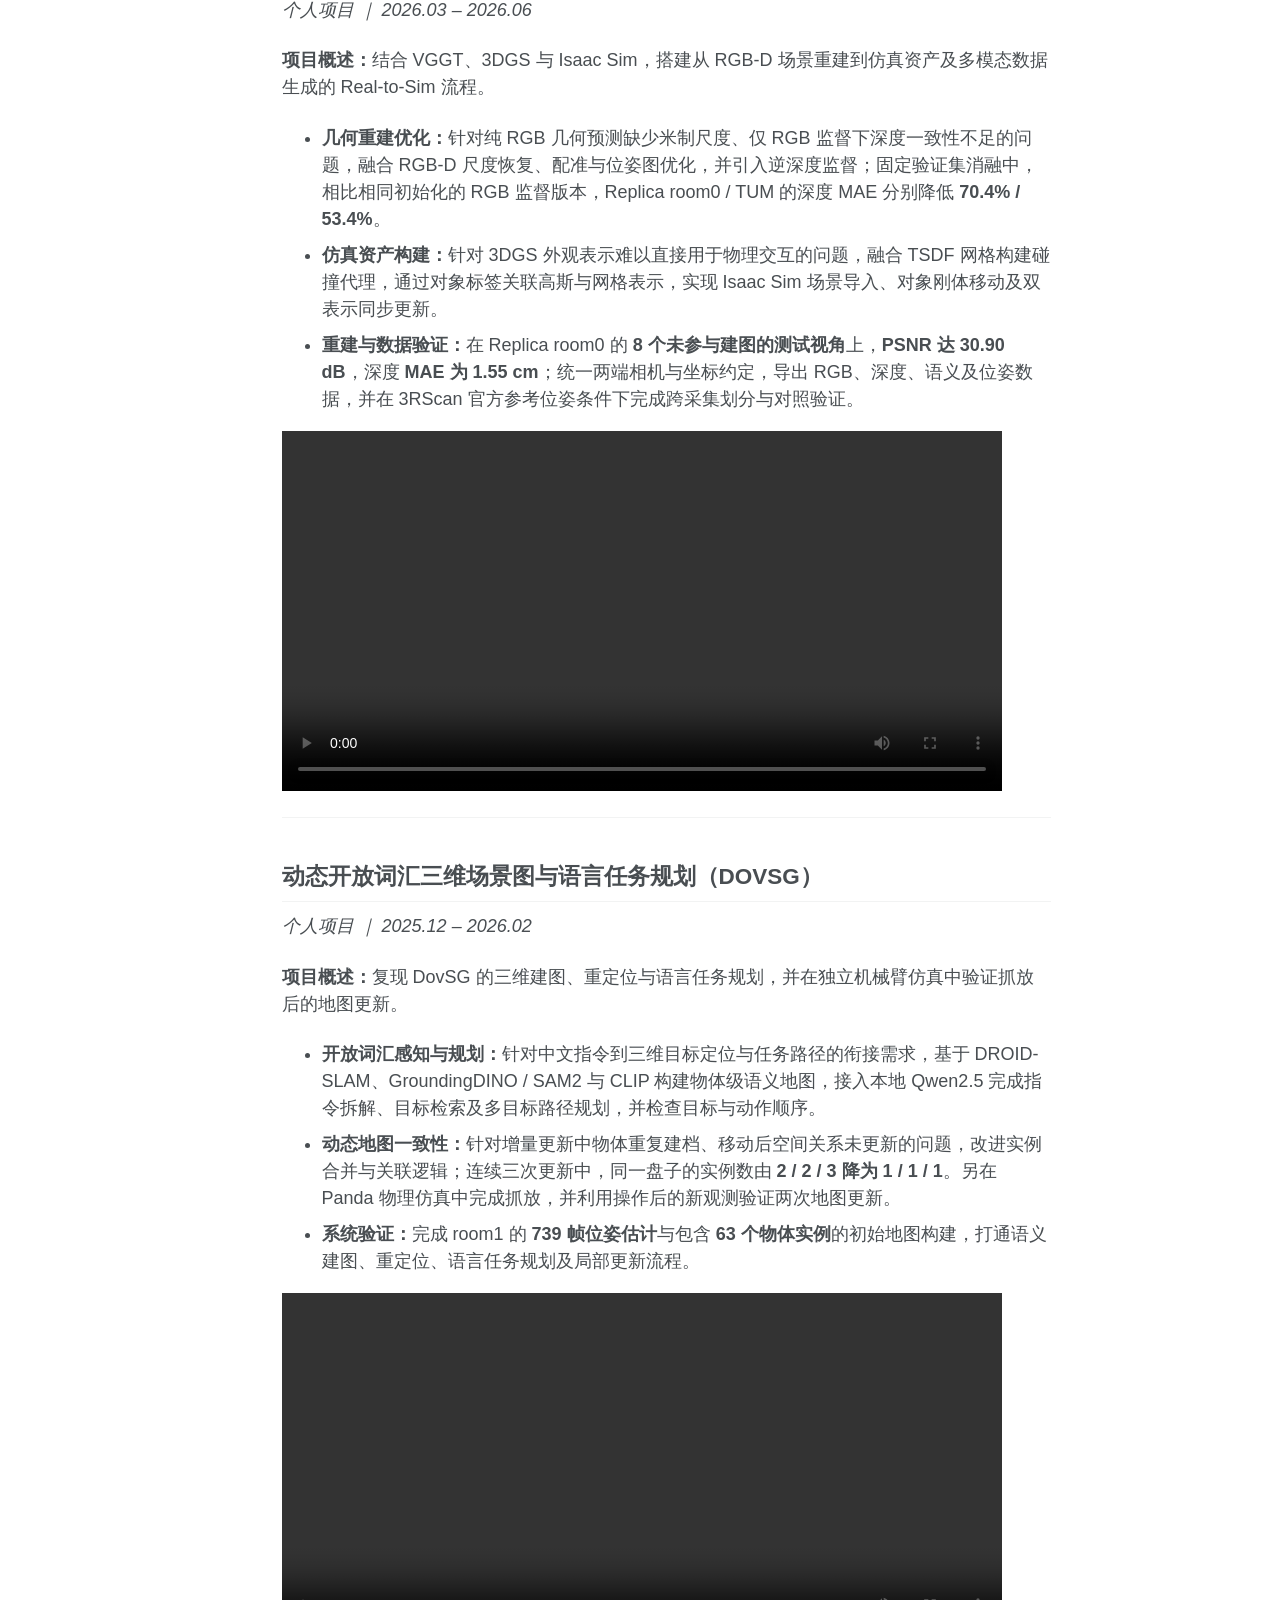
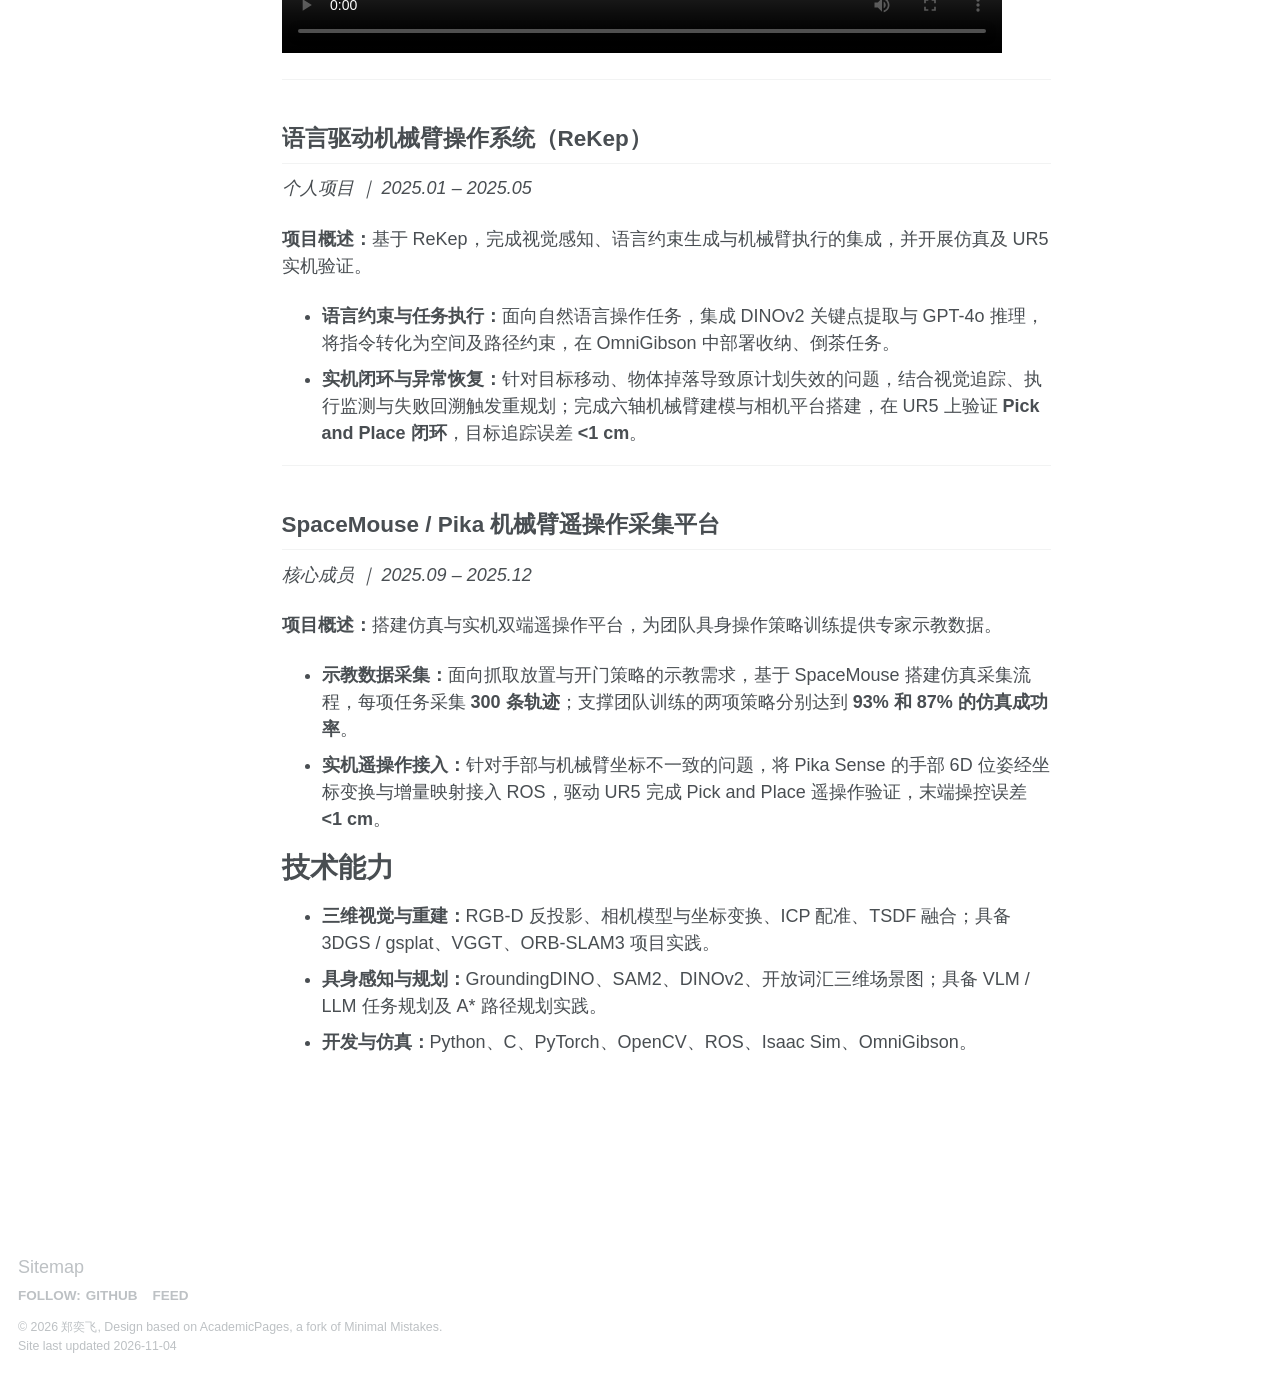
==== commit 8a316c35: "Play new subtitled demos natively and refresh video caches" ====
--- a/index.html
+++ b/index.html
@@ -9,7 +9,6 @@
   <link rel="icon" type="image/svg+xml" href="assets/favicon.svg">
   <link rel="stylesheet" href="assets/main.css">
   <link rel="stylesheet" href="assets/site.css">
-  <link rel="stylesheet" href="assets/interview-player.css?v=20261105-2">
   <link rel="alternate" type="application/atom+xml" title="郑奕飞" href="feed.xml">
   <script>document.documentElement.className='js';</script>
 </head>
@@ -56,9 +55,9 @@
           <li><strong>地图维护与主动复测：</strong>针对冲突观测影响地图更新、低可靠区域缺少补充观测的问题，设计高斯点状态管理与隔离恢复机制，并依据地图可靠性选择复测位置和路线，在 Isaac Sim 中完成采集、更新闭环。</li>
         </ul>
         <p><strong>项目成果：</strong>在 Replica room0（seed0）完成 <strong>321 帧在线建图与主动复测</strong>；相同观测数量及跟踪、建图迭代预算下，相比原生 SplaTAM，全图 <strong>PSNR 提升 3.71 dB</strong>，<strong>LPIPS 降低 0.0207</strong>，完整轨迹 <strong>ATE 为 2.78 mm</strong>；完成基线对比及被动 / 主动等组件消融。</p>
-        <video data-interview="gs-slam" width="720" height="405" controls playsinline preload="metadata" aria-label="可靠性建图与主动复测（3DGS-SLAM）演示视频">
-          <source src="assets/gs-slam.mp4" type="video/mp4">
-          您的浏览器不支持视频播放，可<a href="assets/gs-slam.mp4">打开视频</a>观看。
+        <video width="720" height="405" controls playsinline preload="metadata" aria-label="可靠性建图与主动复测（3DGS-SLAM）演示视频">
+          <source src="assets/gs-slam.mp4?v=2b6631a2" type="video/mp4">
+          您的浏览器不支持视频播放，可<a href="assets/gs-slam.mp4?v=2b6631a2">打开视频</a>观看。
         </video>
 
         <h1 id="projects">项目经历</h1>
@@ -70,9 +69,9 @@
           <li><strong>仿真资产构建：</strong>针对 3DGS 外观表示难以直接用于物理交互的问题，融合 TSDF 网格构建碰撞代理，通过对象标签关联高斯与网格表示，实现 Isaac Sim 场景导入、对象刚体移动及双表示同步更新。</li>
           <li><strong>重建与数据验证：</strong>在 Replica room0 的 <strong>8 个未参与建图的测试视角</strong>上，<strong>PSNR 达 30.90 dB</strong>，深度 <strong>MAE 为 1.55 cm</strong>；统一两端相机与坐标约定，导出 RGB、深度、语义及位姿数据，并在 3RScan 官方参考位姿条件下完成跨采集划分与对照验证。</li>
         </ul>
-        <video data-interview="real2sim" width="720" height="405" controls playsinline preload="metadata" aria-label="RGB-D 场景重建与仿真数据生成（Real-to-Sim）演示视频">
-          <source src="assets/real2sim.mp4" type="video/mp4">
-          您的浏览器不支持视频播放，可<a href="assets/real2sim.mp4">打开视频</a>观看。
+        <video width="720" height="405" controls playsinline preload="metadata" aria-label="RGB-D 场景重建与仿真数据生成（Real-to-Sim）演示视频">
+          <source src="assets/real2sim.mp4?v=99c11027" type="video/mp4">
+          您的浏览器不支持视频播放，可<a href="assets/real2sim.mp4?v=99c11027">打开视频</a>观看。
         </video>
         <hr>
         <h2 id="dovsg">动态开放词汇三维场景图与语言任务规划（DOVSG）</h2>
@@ -83,9 +82,9 @@
           <li><strong>动态地图一致性：</strong>针对增量更新中物体重复建档、移动后空间关系未更新的问题，改进实例合并与关联逻辑；连续三次更新中，同一盘子的实例数由 <strong>2 / 2 / 3 降为 1 / 1 / 1</strong>。另在 Panda 物理仿真中完成抓放，并利用操作后的新观测验证两次地图更新。</li>
           <li><strong>系统验证：</strong>完成 room1 的 <strong>739 帧位姿估计</strong>与包含 <strong>63 个物体实例</strong>的初始地图构建，打通语义建图、重定位、语言任务规划及局部更新流程。</li>
         </ul>
-        <video data-interview="dovsg" width="720" height="405" controls playsinline preload="metadata" aria-label="动态开放词汇三维场景图与语言任务规划（DOVSG）演示视频">
-          <source src="assets/dovsg.mp4" type="video/mp4">
-          您的浏览器不支持视频播放，可<a href="assets/dovsg.mp4">打开视频</a>观看。
+        <video width="720" height="405" controls playsinline preload="metadata" aria-label="动态开放词汇三维场景图与语言任务规划（DOVSG）演示视频">
+          <source src="assets/dovsg.mp4?v=d483192c" type="video/mp4">
+          您的浏览器不支持视频播放，可<a href="assets/dovsg.mp4?v=d483192c">打开视频</a>观看。
         </video>
         <hr>
         <h2 id="rekep">语言驱动机械臂操作系统（ReKep）</h2>
@@ -120,6 +119,5 @@
   <div class="page__footer-copyright">© 2026 郑奕飞, Design based on <a href="https://github.com/academicpages/academicpages.github.io">AcademicPages</a>, a fork of <a href="https://mademistakes.com/work/minimal-mistakes-jekyll-theme/" rel="nofollow">Minimal Mistakes</a>.<br>Site last updated 2026-11-04</div>
 </footer></div>
 <script src="assets/site.js"></script>
-<script src="assets/interview-player.js?v=20261105-2" defer></script>
 </body>
 </html>
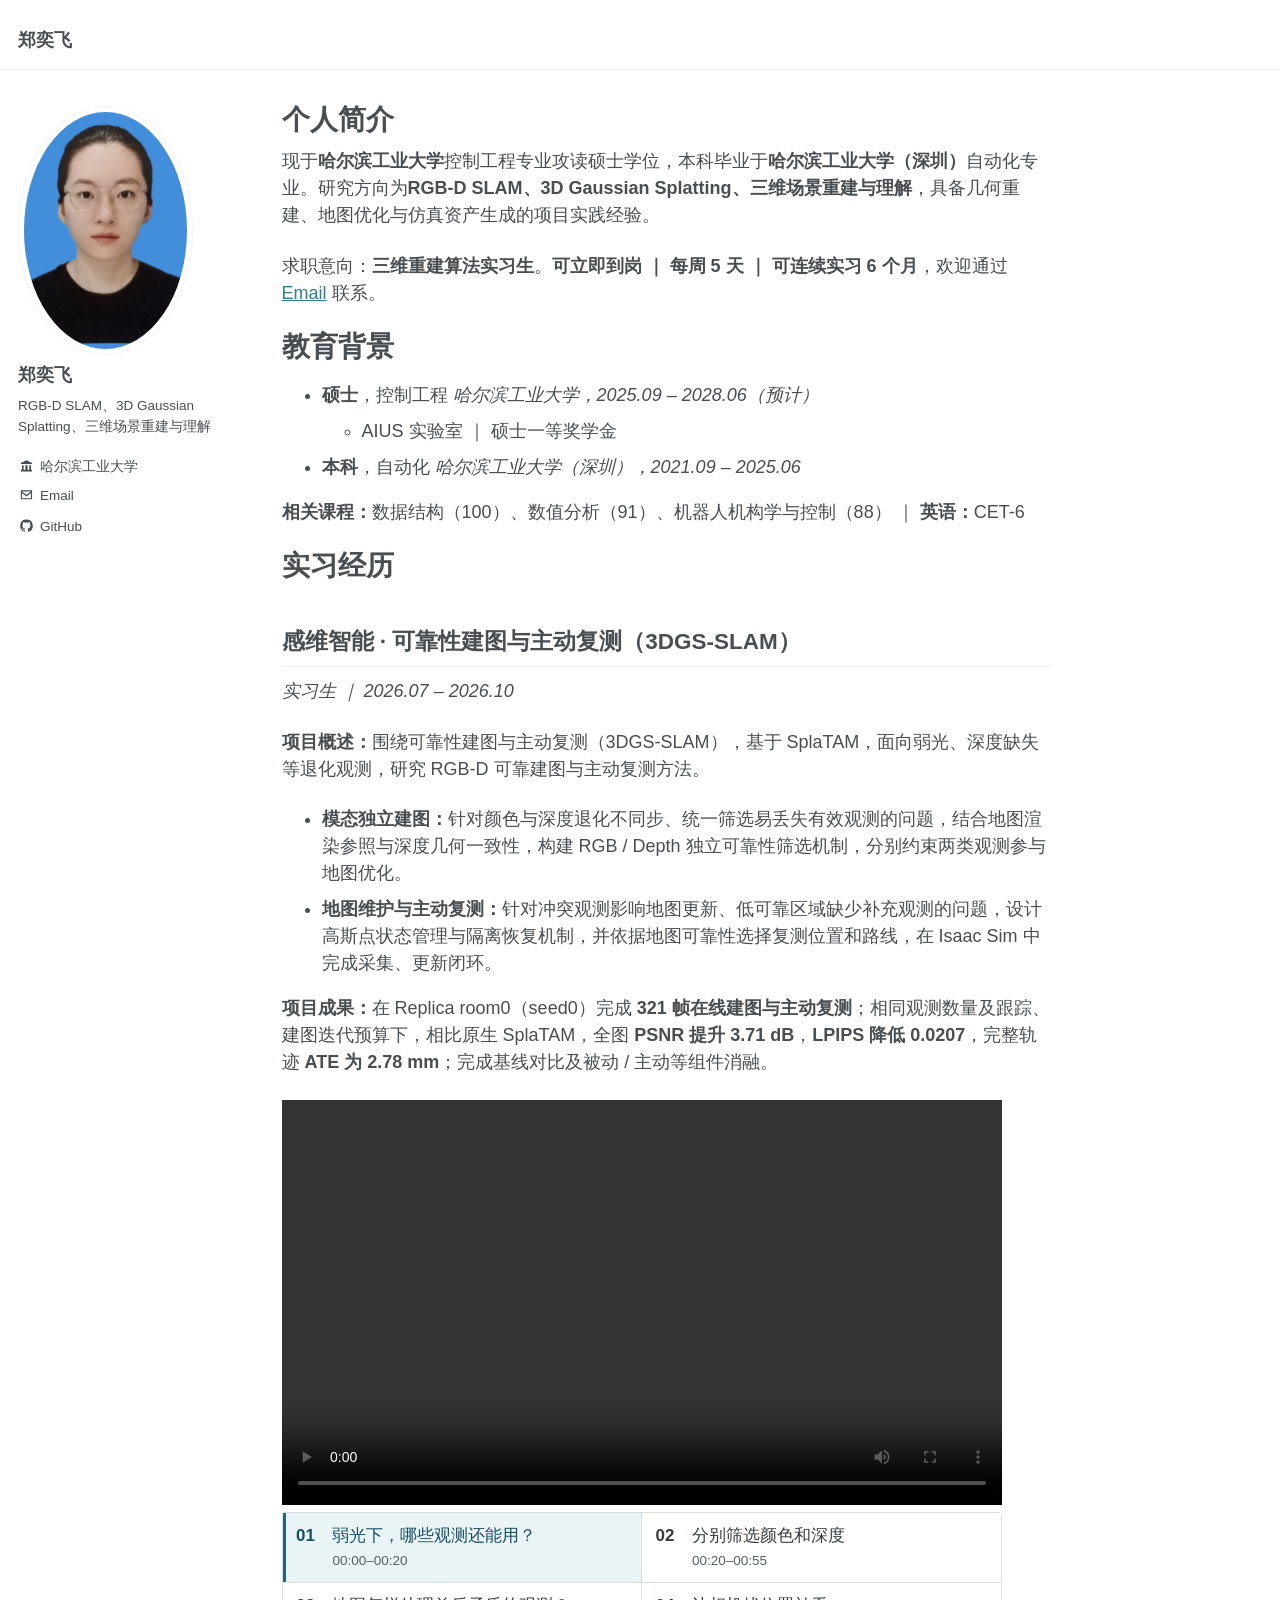
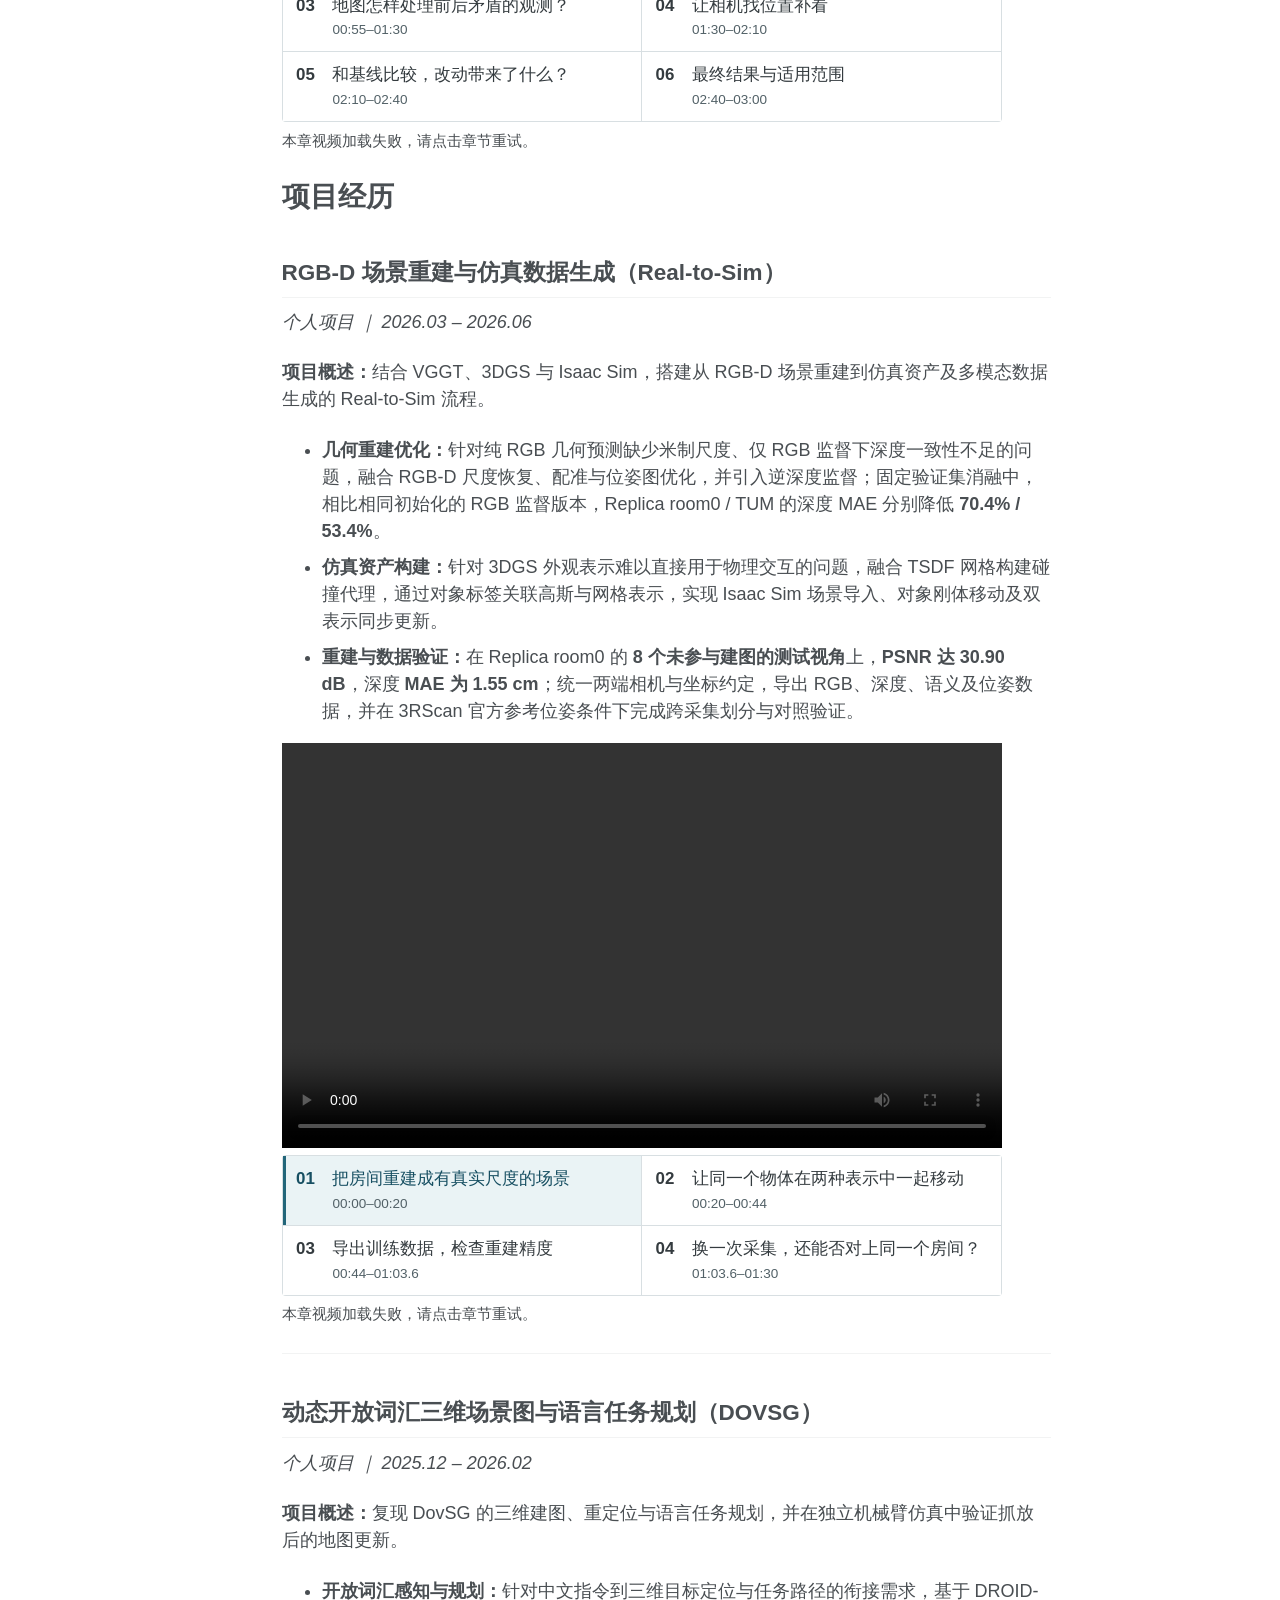
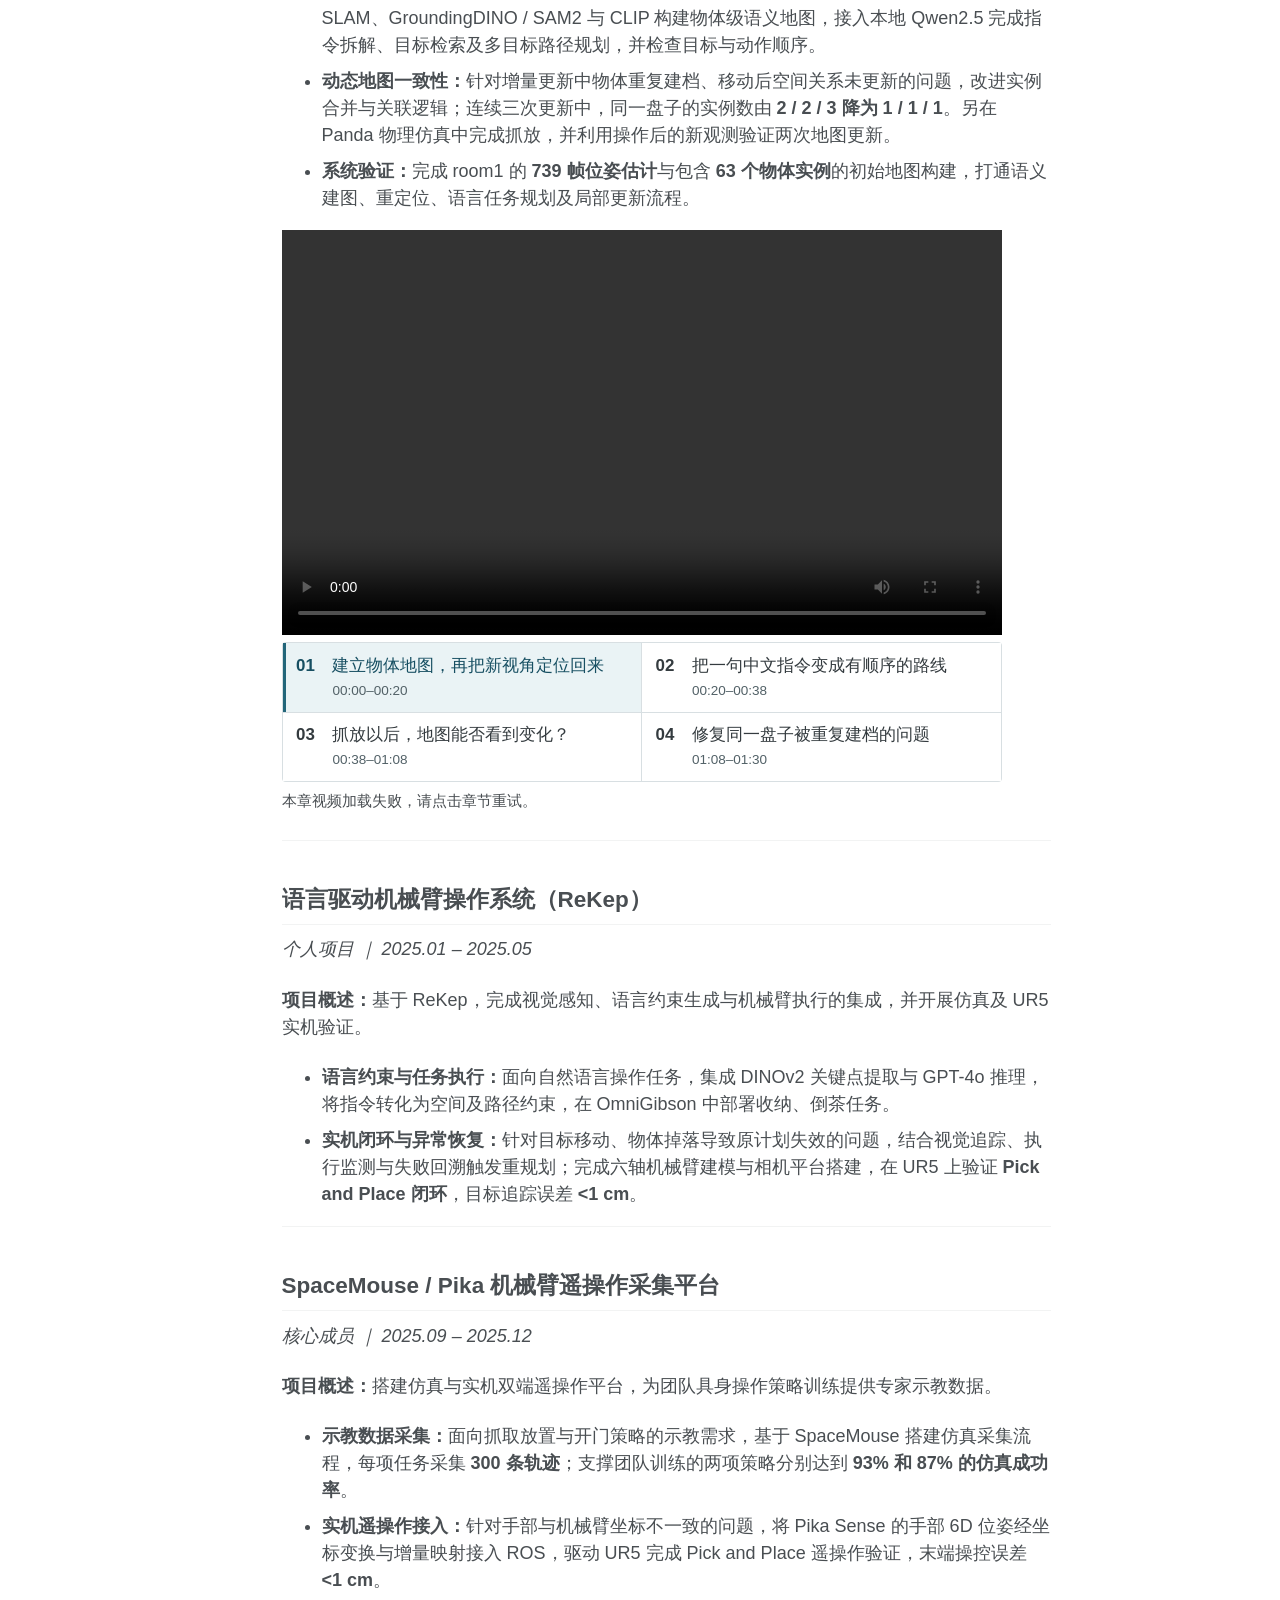
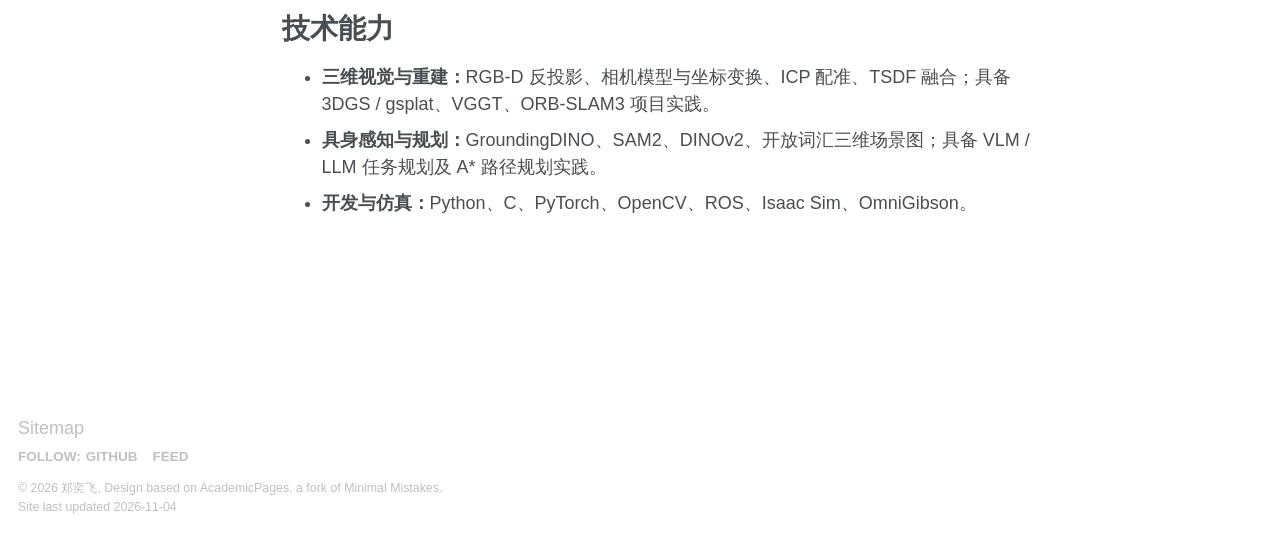
==== commit 752c69e4: "Publish caption-free project demos with independent chapter playback" ====
--- a/index.html
+++ b/index.html
@@ -9,6 +9,7 @@
   <link rel="icon" type="image/svg+xml" href="assets/favicon.svg">
   <link rel="stylesheet" href="assets/main.css">
   <link rel="stylesheet" href="assets/site.css">
+  <link rel="stylesheet" href="assets/chapters.css">
   <link rel="alternate" type="application/atom+xml" title="郑奕飞" href="feed.xml">
   <script>document.documentElement.className='js';</script>
 </head>
@@ -55,10 +56,44 @@
           <li><strong>地图维护与主动复测：</strong>针对冲突观测影响地图更新、低可靠区域缺少补充观测的问题，设计高斯点状态管理与隔离恢复机制，并依据地图可靠性选择复测位置和路线，在 Isaac Sim 中完成采集、更新闭环。</li>
         </ul>
         <p><strong>项目成果：</strong>在 Replica room0（seed0）完成 <strong>321 帧在线建图与主动复测</strong>；相同观测数量及跟踪、建图迭代预算下，相比原生 SplaTAM，全图 <strong>PSNR 提升 3.71 dB</strong>，<strong>LPIPS 降低 0.0207</strong>，完整轨迹 <strong>ATE 为 2.78 mm</strong>；完成基线对比及被动 / 主动等组件消融。</p>
-        <video width="720" height="405" controls playsinline preload="metadata" aria-label="可靠性建图与主动复测（3DGS-SLAM）演示视频">
-          <source src="assets/gs-slam.mp4?v=2b6631a2" type="video/mp4">
-          您的浏览器不支持视频播放，可<a href="assets/gs-slam.mp4?v=2b6631a2">打开视频</a>观看。
-        </video>
+        <div class="chapter-player">
+          <video id="video-gs-slam" width="720" height="405" controls playsinline preload="metadata" src="assets/chapters/gs-slam/01.mp4" aria-label="可靠性建图与主动复测（3DGS-SLAM）演示视频" aria-describedby="gs-slam-01">
+            您的浏览器不支持视频播放，可<a href="assets/chapters/gs-slam/01.mp4">打开视频</a>观看。
+          </video>
+          <div class="chapter-list" role="group" aria-label="可靠性建图与主动复测（3DGS-SLAM）演示视频章节">
+            <button type="button" id="gs-slam-01" aria-controls="video-gs-slam" aria-pressed="true" data-src="assets/chapters/gs-slam/01.mp4">
+              <span class="chapter-number">01</span>
+              <span class="chapter-title">弱光下，哪些观测还能用？</span>
+              <span class="chapter-time">00:00–00:20</span>
+            </button>
+            <button type="button" id="gs-slam-02" aria-controls="video-gs-slam" aria-pressed="false" data-src="assets/chapters/gs-slam/02.mp4">
+              <span class="chapter-number">02</span>
+              <span class="chapter-title">分别筛选颜色和深度</span>
+              <span class="chapter-time">00:20–00:55</span>
+            </button>
+            <button type="button" id="gs-slam-03" aria-controls="video-gs-slam" aria-pressed="false" data-src="assets/chapters/gs-slam/03.mp4">
+              <span class="chapter-number">03</span>
+              <span class="chapter-title">地图怎样处理前后矛盾的观测？</span>
+              <span class="chapter-time">00:55–01:30</span>
+            </button>
+            <button type="button" id="gs-slam-04" aria-controls="video-gs-slam" aria-pressed="false" data-src="assets/chapters/gs-slam/04.mp4">
+              <span class="chapter-number">04</span>
+              <span class="chapter-title">让相机找位置补看</span>
+              <span class="chapter-time">01:30–02:10</span>
+            </button>
+            <button type="button" id="gs-slam-05" aria-controls="video-gs-slam" aria-pressed="false" data-src="assets/chapters/gs-slam/05.mp4">
+              <span class="chapter-number">05</span>
+              <span class="chapter-title">和基线比较，改动带来了什么？</span>
+              <span class="chapter-time">02:10–02:40</span>
+            </button>
+            <button type="button" id="gs-slam-06" aria-controls="video-gs-slam" aria-pressed="false" data-src="assets/chapters/gs-slam/06.mp4">
+              <span class="chapter-number">06</span>
+              <span class="chapter-title">最终结果与适用范围</span>
+              <span class="chapter-time">02:40–03:00</span>
+            </button>
+          </div>
+          <p class="chapter-feedback" role="status" hidden></p>
+        </div>
 
         <h1 id="projects">项目经历</h1>
         <h2 id="real-to-sim">RGB-D 场景重建与仿真数据生成（Real-to-Sim）</h2>
@@ -69,10 +104,34 @@
           <li><strong>仿真资产构建：</strong>针对 3DGS 外观表示难以直接用于物理交互的问题，融合 TSDF 网格构建碰撞代理，通过对象标签关联高斯与网格表示，实现 Isaac Sim 场景导入、对象刚体移动及双表示同步更新。</li>
           <li><strong>重建与数据验证：</strong>在 Replica room0 的 <strong>8 个未参与建图的测试视角</strong>上，<strong>PSNR 达 30.90 dB</strong>，深度 <strong>MAE 为 1.55 cm</strong>；统一两端相机与坐标约定，导出 RGB、深度、语义及位姿数据，并在 3RScan 官方参考位姿条件下完成跨采集划分与对照验证。</li>
         </ul>
-        <video width="720" height="405" controls playsinline preload="metadata" aria-label="RGB-D 场景重建与仿真数据生成（Real-to-Sim）演示视频">
-          <source src="assets/real2sim.mp4?v=99c11027" type="video/mp4">
-          您的浏览器不支持视频播放，可<a href="assets/real2sim.mp4?v=99c11027">打开视频</a>观看。
-        </video>
+        <div class="chapter-player">
+          <video id="video-real2sim" width="720" height="405" controls playsinline preload="metadata" src="assets/chapters/real2sim/01.mp4" aria-label="RGB-D 场景重建与仿真数据生成（Real-to-Sim）演示视频" aria-describedby="real2sim-01">
+            您的浏览器不支持视频播放，可<a href="assets/chapters/real2sim/01.mp4">打开视频</a>观看。
+          </video>
+          <div class="chapter-list" role="group" aria-label="RGB-D 场景重建与仿真数据生成（Real-to-Sim）演示视频章节">
+            <button type="button" id="real2sim-01" aria-controls="video-real2sim" aria-pressed="true" data-src="assets/chapters/real2sim/01.mp4">
+              <span class="chapter-number">01</span>
+              <span class="chapter-title">把房间重建成有真实尺度的场景</span>
+              <span class="chapter-time">00:00–00:20</span>
+            </button>
+            <button type="button" id="real2sim-02" aria-controls="video-real2sim" aria-pressed="false" data-src="assets/chapters/real2sim/02.mp4">
+              <span class="chapter-number">02</span>
+              <span class="chapter-title">让同一个物体在两种表示中一起移动</span>
+              <span class="chapter-time">00:20–00:44</span>
+            </button>
+            <button type="button" id="real2sim-03" aria-controls="video-real2sim" aria-pressed="false" data-src="assets/chapters/real2sim/03.mp4">
+              <span class="chapter-number">03</span>
+              <span class="chapter-title">导出训练数据，检查重建精度</span>
+              <span class="chapter-time">00:44–01:03.6</span>
+            </button>
+            <button type="button" id="real2sim-04" aria-controls="video-real2sim" aria-pressed="false" data-src="assets/chapters/real2sim/04.mp4">
+              <span class="chapter-number">04</span>
+              <span class="chapter-title">换一次采集，还能否对上同一个房间？</span>
+              <span class="chapter-time">01:03.6–01:30</span>
+            </button>
+          </div>
+          <p class="chapter-feedback" role="status" hidden></p>
+        </div>
         <hr>
         <h2 id="dovsg">动态开放词汇三维场景图与语言任务规划（DOVSG）</h2>
         <p><em>个人项目 ｜ 2025.12 – 2026.02</em></p>
@@ -82,10 +141,34 @@
           <li><strong>动态地图一致性：</strong>针对增量更新中物体重复建档、移动后空间关系未更新的问题，改进实例合并与关联逻辑；连续三次更新中，同一盘子的实例数由 <strong>2 / 2 / 3 降为 1 / 1 / 1</strong>。另在 Panda 物理仿真中完成抓放，并利用操作后的新观测验证两次地图更新。</li>
           <li><strong>系统验证：</strong>完成 room1 的 <strong>739 帧位姿估计</strong>与包含 <strong>63 个物体实例</strong>的初始地图构建，打通语义建图、重定位、语言任务规划及局部更新流程。</li>
         </ul>
-        <video width="720" height="405" controls playsinline preload="metadata" aria-label="动态开放词汇三维场景图与语言任务规划（DOVSG）演示视频">
-          <source src="assets/dovsg.mp4?v=d483192c" type="video/mp4">
-          您的浏览器不支持视频播放，可<a href="assets/dovsg.mp4?v=d483192c">打开视频</a>观看。
-        </video>
+        <div class="chapter-player">
+          <video id="video-dovsg" width="720" height="405" controls playsinline preload="metadata" src="assets/chapters/dovsg/01.mp4" aria-label="动态开放词汇三维场景图与语言任务规划（DOVSG）演示视频" aria-describedby="dovsg-01">
+            您的浏览器不支持视频播放，可<a href="assets/chapters/dovsg/01.mp4">打开视频</a>观看。
+          </video>
+          <div class="chapter-list" role="group" aria-label="动态开放词汇三维场景图与语言任务规划（DOVSG）演示视频章节">
+            <button type="button" id="dovsg-01" aria-controls="video-dovsg" aria-pressed="true" data-src="assets/chapters/dovsg/01.mp4">
+              <span class="chapter-number">01</span>
+              <span class="chapter-title">建立物体地图，再把新视角定位回来</span>
+              <span class="chapter-time">00:00–00:20</span>
+            </button>
+            <button type="button" id="dovsg-02" aria-controls="video-dovsg" aria-pressed="false" data-src="assets/chapters/dovsg/02.mp4">
+              <span class="chapter-number">02</span>
+              <span class="chapter-title">把一句中文指令变成有顺序的路线</span>
+              <span class="chapter-time">00:20–00:38</span>
+            </button>
+            <button type="button" id="dovsg-03" aria-controls="video-dovsg" aria-pressed="false" data-src="assets/chapters/dovsg/03.mp4">
+              <span class="chapter-number">03</span>
+              <span class="chapter-title">抓放以后，地图能否看到变化？</span>
+              <span class="chapter-time">00:38–01:08</span>
+            </button>
+            <button type="button" id="dovsg-04" aria-controls="video-dovsg" aria-pressed="false" data-src="assets/chapters/dovsg/04.mp4">
+              <span class="chapter-number">04</span>
+              <span class="chapter-title">修复同一盘子被重复建档的问题</span>
+              <span class="chapter-time">01:08–01:30</span>
+            </button>
+          </div>
+          <p class="chapter-feedback" role="status" hidden></p>
+        </div>
         <hr>
         <h2 id="rekep">语言驱动机械臂操作系统（ReKep）</h2>
         <p><em>个人项目 ｜ 2025.01 – 2025.05</em></p>
@@ -119,5 +202,6 @@
   <div class="page__footer-copyright">© 2026 郑奕飞, Design based on <a href="https://github.com/academicpages/academicpages.github.io">AcademicPages</a>, a fork of <a href="https://mademistakes.com/work/minimal-mistakes-jekyll-theme/" rel="nofollow">Minimal Mistakes</a>.<br>Site last updated 2026-11-04</div>
 </footer></div>
 <script src="assets/site.js"></script>
+<script src="assets/chapters.js"></script>
 </body>
 </html>
--- a/assets/chapters.css
+++ b/assets/chapters.css
@@ -0,0 +1,76 @@
+.chapter-player {
+  width: 100%;
+  max-width: 720px;
+  margin: 1em 0 1.5em;
+}
+
+.chapter-player video {
+  display: block;
+  width: 100%;
+  aspect-ratio: 16 / 9;
+  background: #101416;
+}
+
+.chapter-list {
+  display: grid;
+  grid-template-columns: repeat(auto-fit, minmax(min(100%, 18rem), 1fr));
+  gap: 1px;
+  margin-top: .4em;
+  padding: 1px;
+  border-radius: 4px;
+  overflow: hidden;
+  background: #d8dfe2;
+}
+
+.chapter-list button {
+  display: grid;
+  grid-template-columns: 1.6em 1fr;
+  column-gap: .55em;
+  row-gap: .25em;
+  align-content: center;
+  min-height: 52px;
+  width: 100%;
+  padding: .65em .8em;
+  border: 0;
+  background: #fff;
+  color: #343b3f;
+  font-family: inherit;
+  font-size: clamp(.82rem, 1.8vw, .94rem);
+  line-height: 1.4;
+  text-align: left;
+}
+
+.chapter-list button:hover {
+  background: #f3f7f8;
+}
+
+.chapter-list button[aria-pressed="true"] {
+  box-shadow: inset 3px 0 #23667a;
+  background: #eaf3f5;
+  color: #174f62;
+}
+
+.chapter-list button:focus-visible {
+  outline: 2px solid #23667a;
+  outline-offset: -3px;
+}
+
+.chapter-number, .chapter-time {
+  font-variant-numeric: tabular-nums;
+}
+
+.chapter-number {
+  grid-row: span 2;
+  font-weight: 600;
+}
+
+.chapter-time {
+  grid-column: 2;
+  color: #526167;
+  font-size: .8em;
+}
+
+.page__content .chapter-feedback {
+  margin: .5em 0 0;
+  font-size: .85em;
+}
